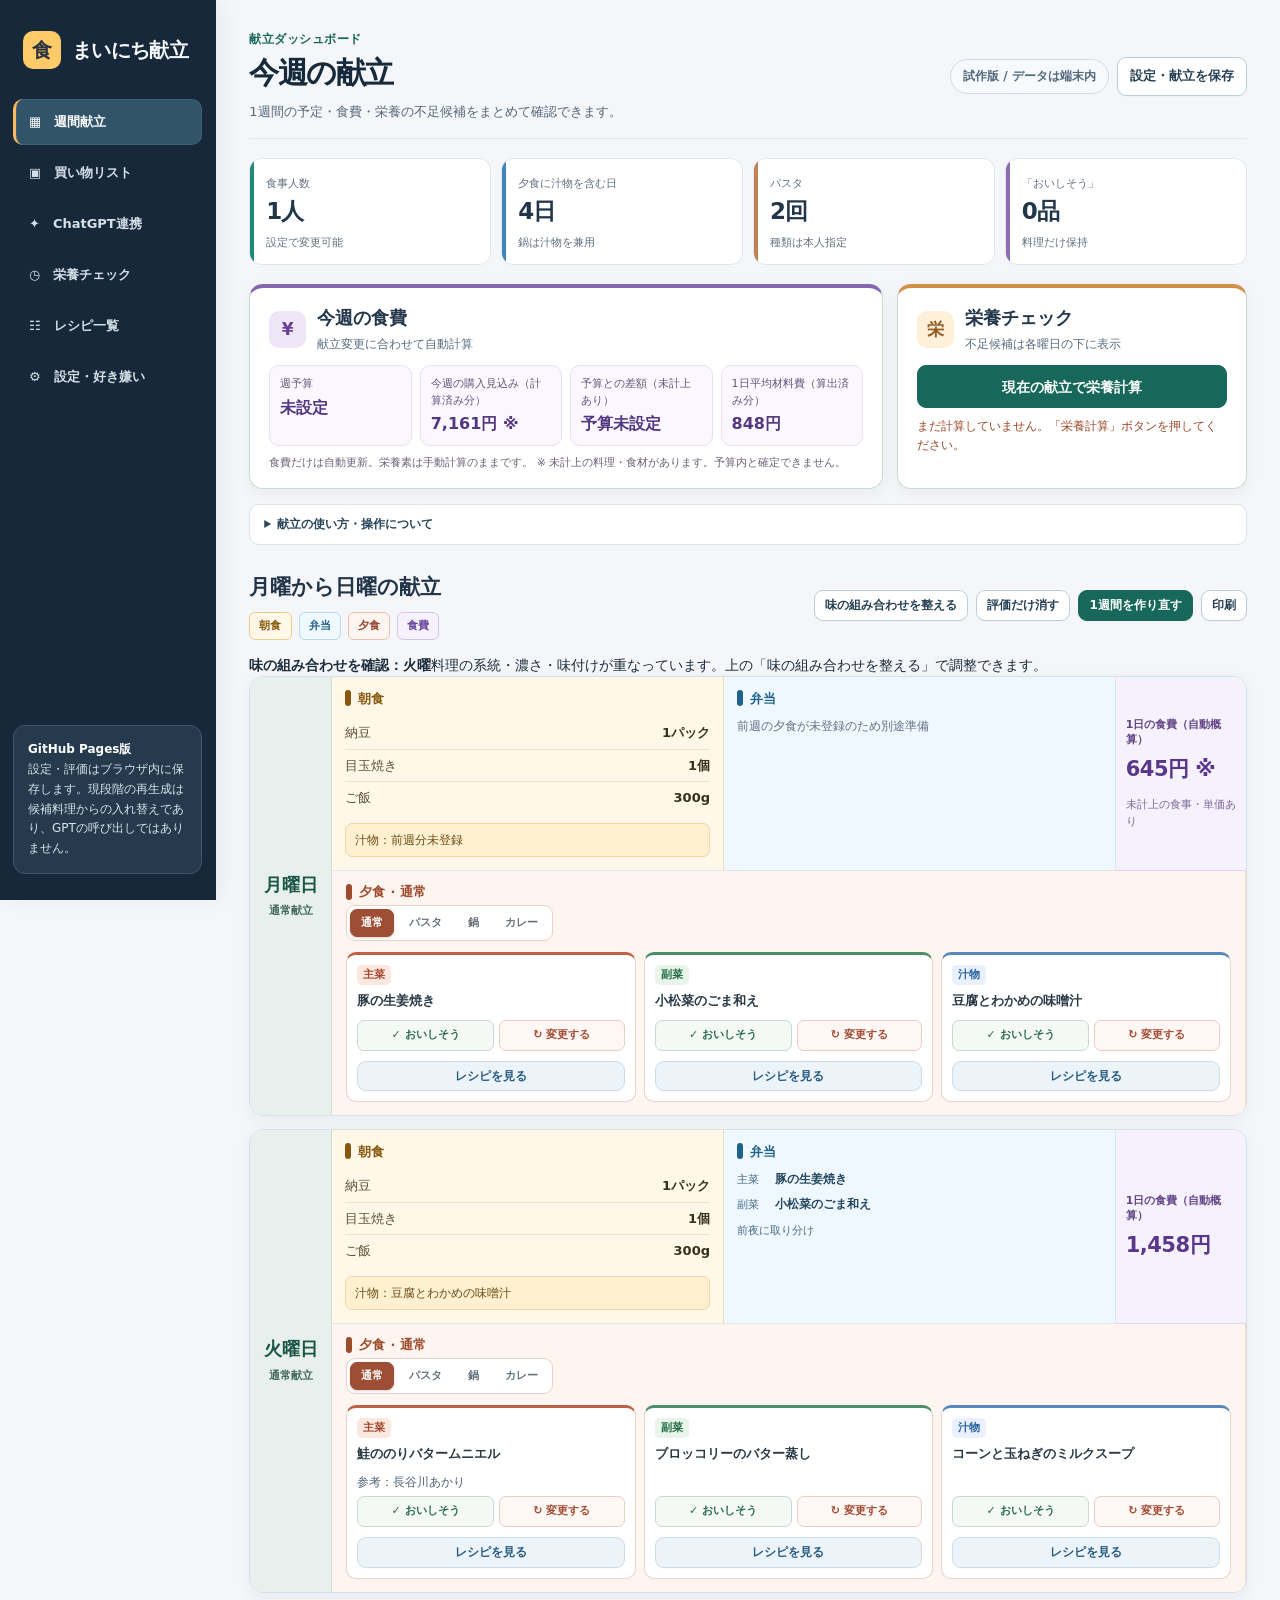
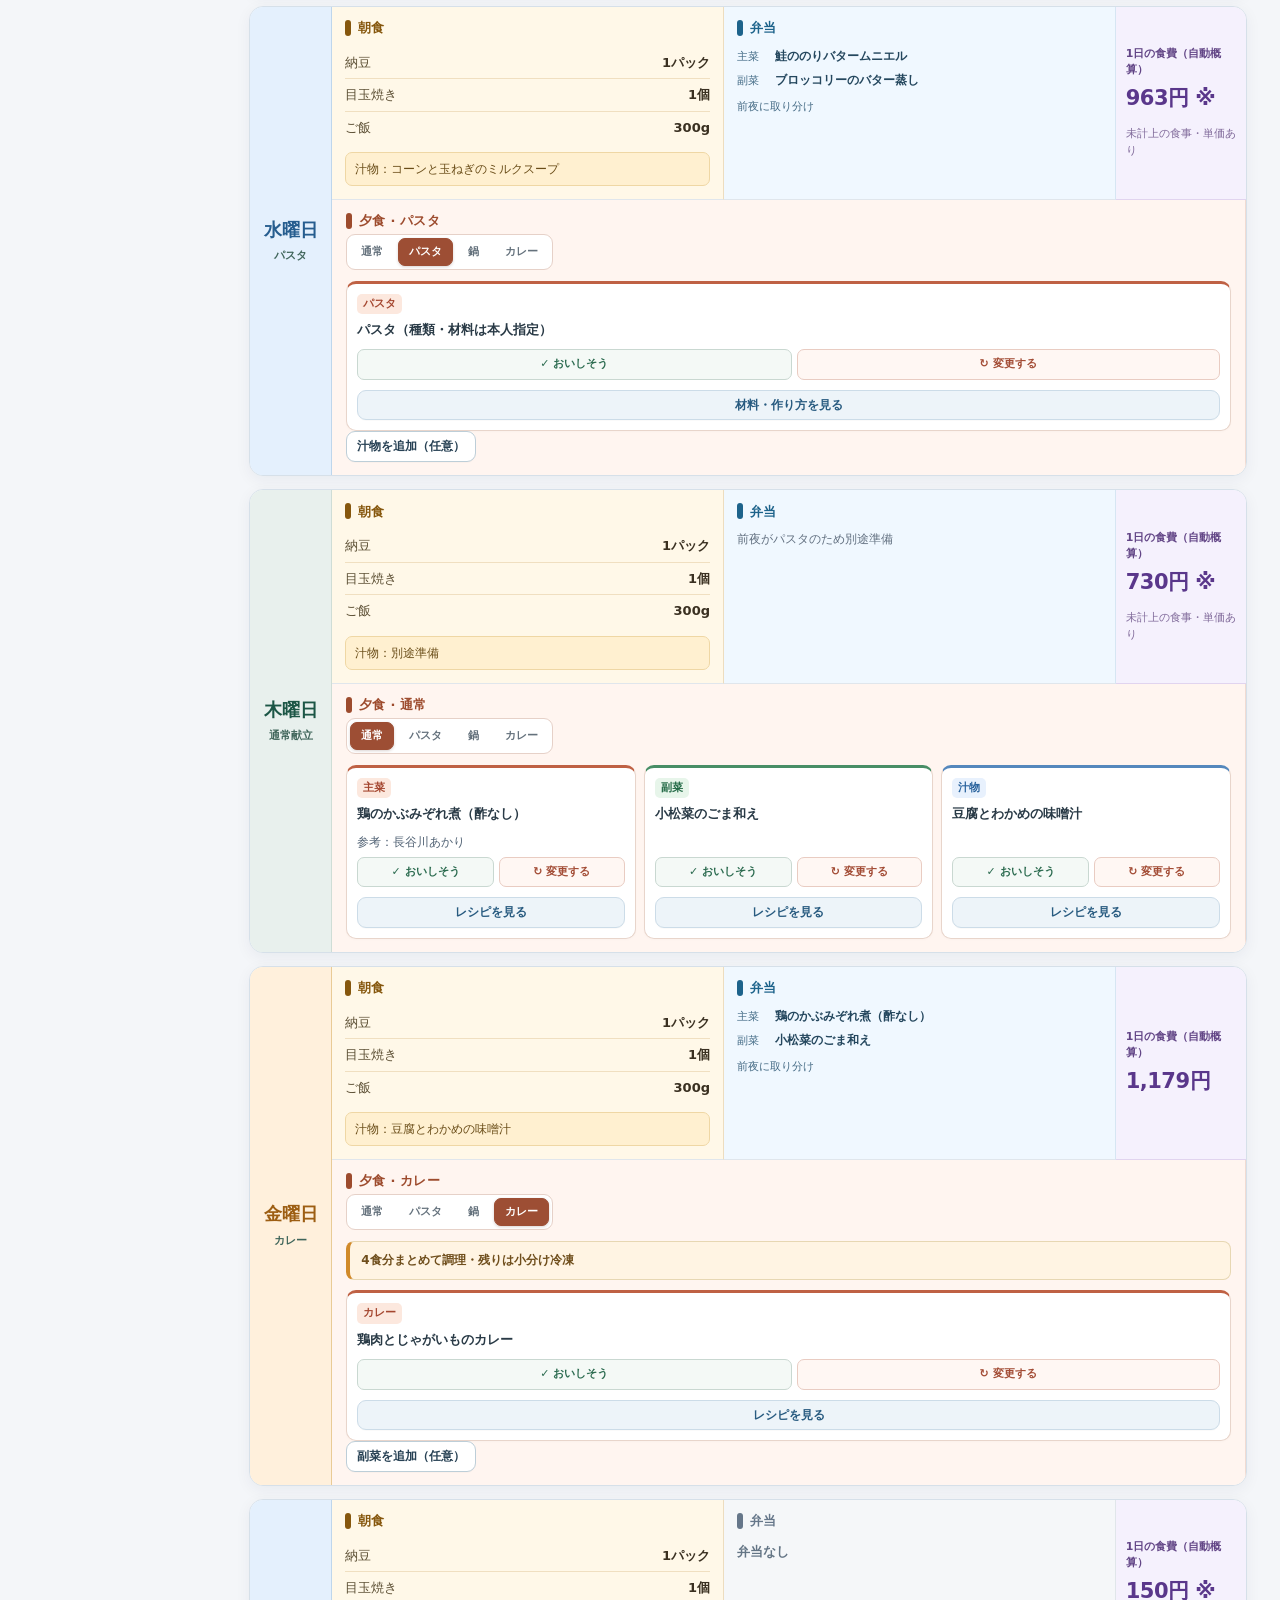
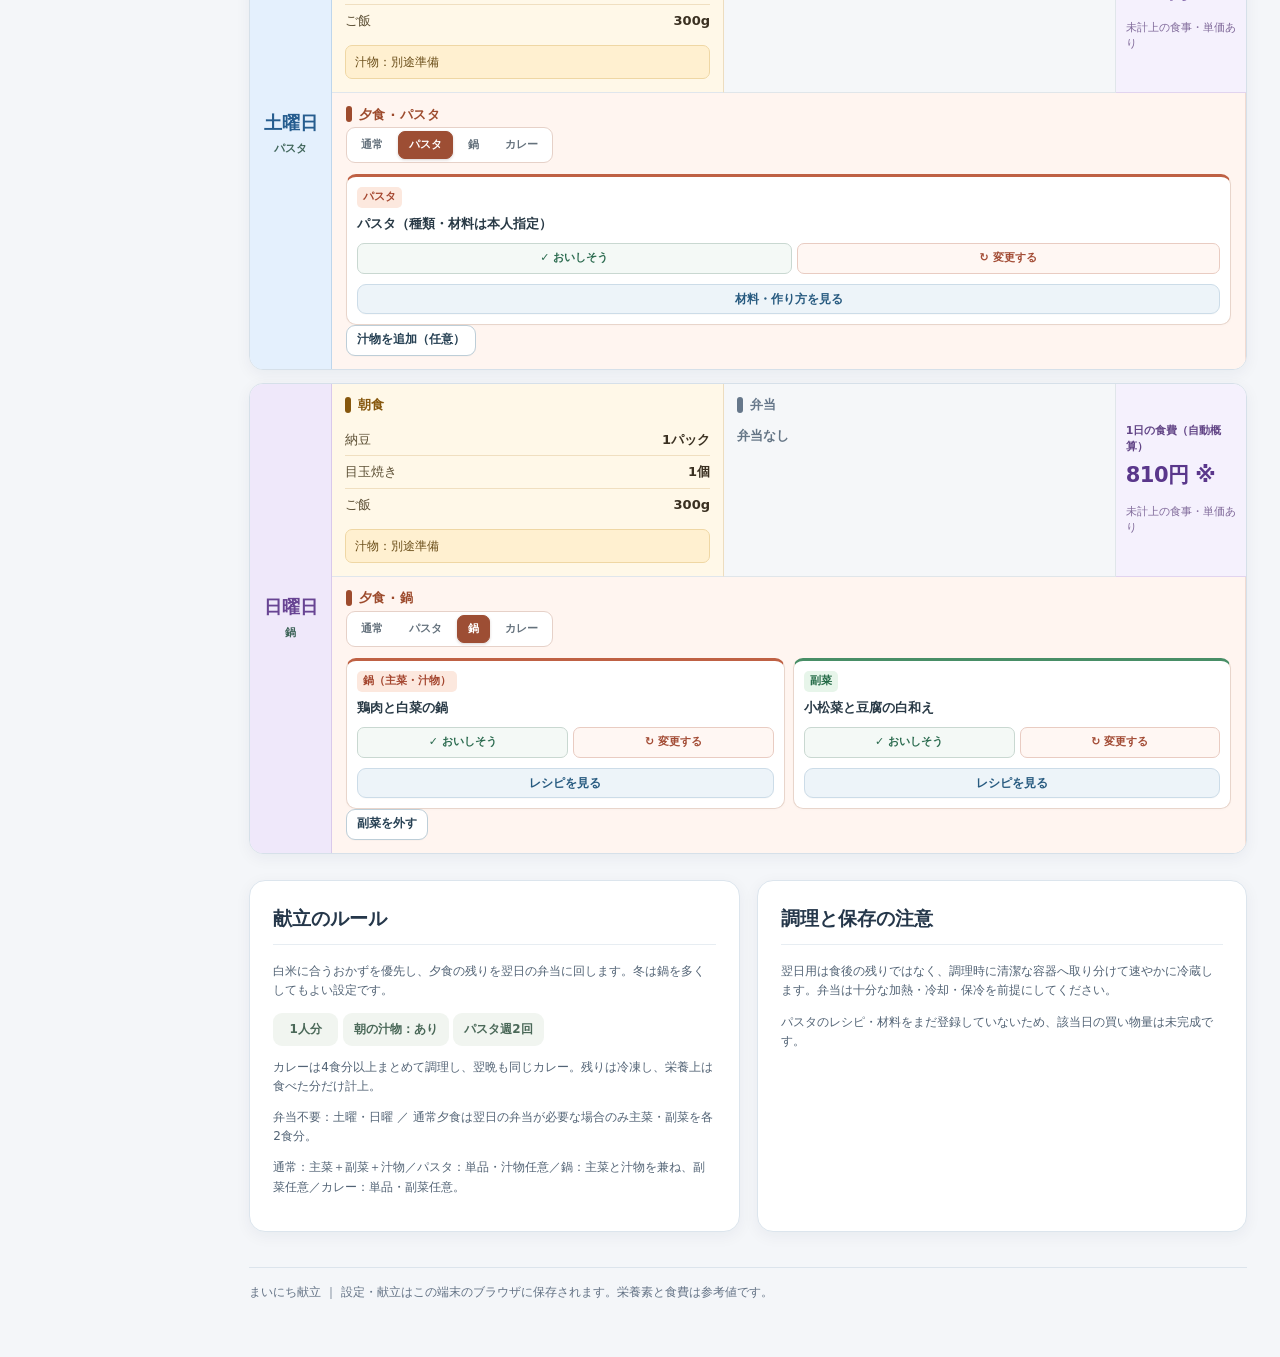
==== index.html @ bbd4b17a "feat: require cuisine metadata and reject mismatched AI-generated meal pairings" ====
<!doctype html>
<html lang="ja">
<head>
<meta charset="utf-8"><meta name="viewport" content="width=device-width,initial-scale=1">
<title>まいにち献立</title>
<style>
:root{--ink:#26352f;--muted:#758079;--brand:#3b795f;--brand2:#e8f3ed;--bg:#f7f8f5;--panel:#fff;--line:#e2e9e2;--warn:#b45835;--warnbg:#fff0e8;--shadow:0 12px 36px rgba(37,60,45,.07)}*{box-sizing:border-box}body{margin:0;background:var(--bg);color:var(--ink);font-family:"Yu Gothic","Hiragino Kaku Gothic ProN",Meiryo,system-ui,sans-serif;line-height:1.55}button,input,select{font:inherit}button{cursor:pointer}.app{display:grid;grid-template-columns:235px minmax(0,1fr);min-height:100vh}.sidebar{background:#f1f5ef;border-right:1px solid var(--line);padding:28px 18px;display:flex;flex-direction:column;gap:6px;position:sticky;top:0;height:100vh}.brand{display:flex;align-items:center;gap:11px;font-size:21px;font-weight:800;letter-spacing:-.04em;margin:6px 9px 28px}.brandmark{width:36px;height:36px;background:var(--brand);border-radius:11px;color:#fff;display:grid;place-items:center;font-size:20px}.nav{background:transparent;border:0;border-radius:11px;padding:12px 14px;text-align:left;color:#4f6056;font-weight:700}.nav:hover,.nav.active{background:#dceae0;color:#23543d}.hint{margin-top:auto;background:#fff;border:1px solid var(--line);padding:14px;border-radius:12px;font-size:12px;color:#67766b}.main{padding:35px clamp(18px,4vw,55px) 55px;max-width:1530px;width:100%;margin:auto}.eyebrow{font-size:12px;color:var(--brand);font-weight:800;letter-spacing:.08em}.top{display:flex;justify-content:space-between;align-items:start;gap:16px;flex-wrap:wrap}.top h1{font-size:29px;letter-spacing:-.05em;line-height:1.22;margin:5px 0 12px}.top p{margin:0 0 22px;color:var(--muted);font-size:14px}.pill{border:1px solid #cbd9ce;border-radius:999px;background:white;padding:7px 12px;color:var(--brand);font-size:12px;font-weight:700}.btn{border-radius:10px;border:1px solid #cbd6cd;padding:10px 15px;background:white;color:var(--ink);font-weight:750;display:inline-flex;align-items:center;gap:7px;justify-content:center}.btn:hover{filter:brightness(.97)}.btn.primary{color:white;background:var(--brand);border-color:var(--brand)}.btn.tiny{padding:6px 10px;font-size:12px}.btn.danger{color:var(--warn);border-color:#ecc7b7}.stats{display:grid;grid-template-columns:repeat(4,minmax(0,1fr));gap:12px;margin:16px 0 25px}.stat{border:1px solid var(--line);border-radius:15px;padding:17px;background:white}.stat strong{display:block;font-size:25px;letter-spacing:-.05em;margin:2px 0}.stat small{color:var(--muted)}.section{margin-top:28px}.sectionhead{display:flex;justify-content:space-between;align-items:center;gap:12px;margin-bottom:14px;flex-wrap:wrap}.section h2{font-size:20px;margin:0}.sectionhead p{font-size:12px;color:var(--muted);margin:2px 0 0}.days{display:grid;grid-template-columns:repeat(7,minmax(170px,1fr));gap:12px;overflow:auto;padding-bottom:10px}.day{background:#fff;border:1px solid var(--line);border-radius:15px;min-width:170px;box-shadow:0 3px 10px rgba(0,0,0,.018)}.daytitle{border-bottom:1px solid var(--line);padding:13px 13px 11px;display:flex;justify-content:space-between;align-items:center}.daytitle strong{font-size:14px}.daytitle small{color:#799083}.mealblock{padding:11px 12px;border-bottom:1px solid #eff2ef}.mealblock:last-child{border:0}.meallabel{font-size:10px;letter-spacing:.08em;color:var(--brand);font-weight:800;margin-bottom:6px}.mealname{font-size:12px;color:#414c45}.dinneritem{border:1px solid var(--line);border-radius:11px;margin:8px 0;padding:10px;background:#fff}.dishcat{font-size:10px;color:#78907f;font-weight:700}.dishname{font-size:13px;font-weight:800;line-height:1.5;margin:3px 0 9px;min-height:38px}.ratingrow{display:flex;gap:4px}.rating{flex:1;border:1px solid #dce5dd;background:#f7f9f7;border-radius:7px;font-size:10px;padding:5px 2px;font-weight:700;color:#687870}.rating.liked{background:#e4f1e6;border-color:#8fc69b;color:#296841}.rating.disliked{background:#fff0e9;border-color:#eeb4a5;color:#ac4b2c}.changed{font-size:10px;color:var(--warn);margin:5px 0 0}.panel{background:white;border:1px solid var(--line);border-radius:15px;padding:22px;box-shadow:var(--shadow)}.notice{background:#ecf4ed;border:1px solid #c8dfcd;border-radius:12px;padding:13px 17px;font-size:13px;color:#345d41}.warning{background:var(--warnbg);border:1px solid #efcabb;border-radius:12px;padding:13px 17px;font-size:13px;color:#83482f}.muted{color:var(--muted)}.small{font-size:12px}.two{display:grid;grid-template-columns:1fr 1fr;gap:20px}.three{display:grid;grid-template-columns:repeat(3,1fr);gap:15px}label{display:block;font-weight:700;font-size:13px;margin:0 0 6px}input,select{padding:10px 11px;border:1px solid #cbd6cd;background:white;border-radius:9px;min-width:0;max-width:100%;color:var(--ink)}input:focus,select:focus{outline:2px solid #b1d9c1}.field{margin-bottom:18px}.tag{display:inline-flex;align-items:center;gap:6px;background:#f0f5f1;border:1px solid #dbe7de;color:#3c6048;padding:6px 9px;border-radius:9px;margin:4px;font-size:12px}.tag button{border:0;background:transparent;font-size:15px;color:#6f7c70;cursor:pointer}.tbl{border-collapse:collapse;width:100%;font-size:13px}.tbl th,.tbl td{text-align:left;padding:12px;border-bottom:1px solid #edf0ec}.tbl th{font-size:12px;color:var(--muted)}.tbl td:last-child{text-align:right}.tbl td:last-child button{padding:5px 9px}.done td{opacity:.47;text-decoration:line-through}.scroll{overflow:auto}.footer{margin-top:35px;font-size:12px;color:#8a968e}.view{display:none}.view.active{display:block}.toolbar{display:flex;gap:9px;flex-wrap:wrap}.metric{display:inline-block;min-width:65px;padding:7px 11px;border-radius:9px;background:#f1f5f0;text-align:center;color:#4a6858;font-weight:750;font-size:12px}.nutrients{display:grid;grid-template-columns:repeat(2,minmax(0,1fr));gap:10px}.nutrient{display:flex;justify-content:space-between;padding:12px 14px;background:#f8f9f7;border-radius:10px;font-size:13px}.nutrient span:last-child{color:#a06b50;font-size:12px}.ingredientlist{display:flex;flex-wrap:wrap;gap:7px}.ingredient{border:1px solid #dfe7dc;padding:7px 10px;border-radius:9px;font-size:12px;background:#fcfdfb}.subtle{font-size:11px;color:#879489}.modalbg{position:fixed;inset:0;background:rgba(20,36,25,.4);display:none;align-items:center;justify-content:center;padding:20px;z-index:4}.modalbg.show{display:flex}.modal{max-width:520px;background:white;padding:24px;border-radius:18px;width:100%;max-height:85vh;overflow:auto}.modal h3{margin:0 0 12px}.modal-actions{display:flex;justify-content:flex-end;gap:10px;margin-top:20px}.mobile-nav{display:none}@media(max-width:1150px){.days{grid-template-columns:repeat(7,190px)}.stats{grid-template-columns:repeat(2,1fr)}}@media(max-width:700px){.app{display:block}.sidebar{position:static;height:auto;padding:15px 16px;display:block}.brand{margin:0 0 8px}.sidebar .nav,.hint{display:none}.mobile-nav{display:flex;overflow:auto;gap:4px}.mobile-nav .nav{display:block;white-space:nowrap;font-size:12px}.main{padding:20px 14px}.two,.three{grid-template-columns:1fr}.stats{grid-template-columns:repeat(2,1fr)}.top h1{font-size:25px}.panel{padding:17px}}@media print{.sidebar,.toolbar,.btn,.rating,.top button{display:none!important}.app{display:block}.main{padding:0}.days{display:grid;grid-template-columns:repeat(4,1fr)}.day{break-inside:avoid}.view:not(.active){display:none}}

.catalog-controls{display:grid;grid-template-columns:repeat(4,minmax(0,1fr));gap:10px;margin:14px 0}
.catalog-controls select,.catalog-controls input{width:100%;padding:10px;border:1px solid var(--line);border-radius:10px;background:white}
.catalog-grid{display:grid;grid-template-columns:repeat(3,minmax(0,1fr));gap:13px}
.catalog-card{background:#fff;border:1px solid var(--line);border-radius:14px;padding:16px;display:flex;flex-direction:column;gap:10px}
.catalog-card h3{font-size:16px;margin:0;line-height:1.45}
.catalog-meta{font-size:12px;color:var(--muted)}.catalog-note{font-size:12px;line-height:1.65;color:#485d50}.catalog-actions{display:flex;gap:7px;flex-wrap:wrap;margin-top:auto}.catalog-info{margin-bottom:12px;color:var(--muted);font-size:13px}
@media(max-width:1040px){.catalog-grid{grid-template-columns:repeat(2,minmax(0,1fr))}}@media(max-width:700px){.catalog-grid{grid-template-columns:1fr}.catalog-controls{grid-template-columns:repeat(2,minmax(0,1fr))}}

.breakfast-title{font-size:15px;margin:22px 0 8px;font-weight:800}
.breakfast-row{display:flex;align-items:center;flex-wrap:wrap;gap:9px 16px;margin:13px 0 18px}
.breakfast-row label{font-size:12px;font-weight:700}
.breakfast-row input{width:110px;padding:9px 10px;border:1px solid #cbd7cc;border-radius:9px}
.check-label{display:flex;align-items:center;gap:9px;cursor:pointer;font-size:13px}
.check-label input{width:16px;height:16px;accent-color:var(--brand)}
.breakfast-extras{margin:10px 0 20px;font-size:13px}
.breakfast-extras summary{font-weight:750;cursor:pointer}
.breakfast-extras textarea{width:100%;padding:10px;border:1px solid #cbd7cc;border-radius:9px;resize:vertical;font:inherit}

/* 読みやすさ優先の画面刷新：横スクロールの7列表示を廃止 */
:root{--ink:#1c3025;--muted:#495c50;--brand:#226344;--brand2:#e2f0e6;--bg:#f3f6f3;--panel:#fff;--line:#cbd9cd;--warn:#a54225;--warnbg:#fff1e9}
body{line-height:1.65}
.main{max-width:1490px}
.sidebar{background:#e9f0e9}
.nav{color:#2c5140}
.nav.active,.nav:hover{background:#cfe3d3;color:#17462f}
.top h1{font-weight:850}
.eyebrow{color:#216144}
.small,.subtle,.muted,.catalog-meta{color:var(--muted)}
.subtle{font-size:12px}
.days{grid-template-columns:repeat(auto-fit,minmax(min(100%,280px),1fr));gap:17px;overflow:visible;padding-bottom:0;align-items:start}
.day{min-width:0;border:1px solid #c9d9cc;border-radius:17px;overflow:hidden;box-shadow:0 5px 17px rgba(20,51,30,.065)}
.daytitle{background:#eaf4ec;border-bottom:1px solid #c8ddce;padding:13px 17px}
.daytitle strong{font-size:17px;color:#1d4d34}
.daytitle small{color:#375d44;font-size:12px}
.mealblock{padding:14px 16px;border-bottom:1px solid #e0eae2}
.meallabel{font-size:12px;letter-spacing:.03em;color:#246046;margin-bottom:8px;font-weight:850}
.mealname{font-size:13px;line-height:1.7;color:#233e2e;overflow-wrap:anywhere}
.breakfast-block{margin:12px 12px 9px;padding:12px 13px;background:#f5faf6;border:1px solid #d2e7d7;border-left:4px solid #5d9a70;border-radius:11px}
.breakfast-foods{display:flex;flex-direction:column}
.breakfast-item{display:flex;justify-content:space-between;gap:12px;align-items:baseline;padding:6px 0;border-bottom:1px solid #e1ebe3;font-size:13px}
.breakfast-item:last-child{border-bottom:0}
.breakfast-item span{color:#3b5543;min-width:0;overflow-wrap:anywhere}
.breakfast-item b{color:#1d3326;font-weight:800;white-space:nowrap;text-align:right}
.breakfast-soup{margin-top:9px;padding:8px 10px;border-radius:8px;background:#e6f2e9;color:#1d5438;font-size:12px;line-height:1.6;overflow-wrap:anywhere}
.lunch-block{margin:0 12px 9px;border:1px solid #d9e1e3;border-left:4px solid #738f9b;border-radius:11px;background:#f7fafb;padding:12px 13px}
.lunch-block .meallabel{color:#385866}
.lunch-block.no-bento{background:#f6f7f5;border-color:#e2e5e0;border-left-color:#aab6ad}
.lunch-block.no-bento .mealname{color:#63756a;font-weight:650}
.dinner-block{border-top:1px solid #e6ede6;padding:14px 15px}
.dinner-block .meallabel{font-size:13px;color:#215b3f}
.day-kind-picker{display:grid!important;grid-template-columns:repeat(4,minmax(0,1fr));gap:5px!important;margin:8px 0 12px!important}
.day-kind-picker button{min-width:0;padding:7px 2px;font-size:11px;white-space:nowrap}
.dinneritem{border:1px solid #d9e5da;border-radius:11px;padding:12px;background:#fff;margin:8px 0}
.dishcat{font-size:12px;color:#416a4d}
.dishname{font-size:15px;line-height:1.5;min-height:0;color:#22372a;overflow-wrap:anywhere;margin:4px 0 7px}
.ratingrow{gap:7px}
.rating{font-size:12px;border-color:#cbd9d0;color:#3d5b49;padding:8px 3px}
.btn.tiny{font-size:12px;min-width:0}
.dinneritem .btn.tiny{max-width:100%;white-space:normal;line-height:1.45}
.stats{gap:13px}
.stat{border-color:#d6e1d8}
.stat small{color:#4e6456}
.panel{border-color:#d5e1d7}
.bento-settings{background:#f5f9f6;border:1px solid #d4e4d8;border-radius:12px;padding:15px;margin:12px 0 20px}
.bento-settings .breakfast-title{margin:0 0 8px}
.bento-day-grid{display:grid;grid-template-columns:repeat(7,minmax(0,1fr));gap:5px;margin:13px 0}
.bento-day{display:flex;align-items:center;justify-content:center;flex-direction:column;gap:6px;margin:0;padding:10px 2px;border:1px solid #c9d9cd;border-radius:9px;background:white;cursor:pointer;font-size:13px}
.bento-day input{margin:0;width:17px;height:17px;accent-color:var(--brand);padding:0}
.bento-day:has(input:checked){background:#dfece2;border-color:#86ad91;color:#17462d}
.bento-day span{font-weight:850}
input:focus-visible,select:focus-visible,button:focus-visible,a:focus-visible,textarea:focus-visible{outline:3px solid #578c69;outline-offset:2px}
@media(max-width:1150px){.days{grid-template-columns:repeat(auto-fit,minmax(min(100%,260px),1fr))}}
@media(max-width:700px){.days{grid-template-columns:1fr}.day{max-width:100%}.bento-day-grid{gap:4px}.bento-day{font-size:12px}}
@media print{.days{grid-template-columns:repeat(2,minmax(0,1fr))}.breakfast-block,.lunch-block{break-inside:avoid}}


.lunch-recipe{display:grid;grid-template-columns:35px minmax(0,1fr);gap:8px;align-items:baseline;margin:5px 0;font-size:13px}
.lunch-recipe small{font-size:11px;color:#446272}
.lunch-recipe strong{color:#2d4552;overflow-wrap:anywhere;line-height:1.5}
.lunch-note,.mealnote{font-size:12px;margin:8px 0 0;color:#536e61;line-height:1.6}
.lunch-note{color:#4b6570}
.meal-state{font-size:13px;color:#647468;font-weight:750}


.analysis-panel{background:#fff;border:1px solid #cbdccf;border-radius:16px;padding:18px 20px;margin:20px 0 15px;box-shadow:0 5px 20px rgba(20,51,30,.04)}
.analysis-header{display:flex;align-items:center;justify-content:space-between;flex-wrap:wrap;gap:12px}
.analysis-header h2{margin:0 0 5px;font-size:19px}
.analysis-header p{margin:0;font-size:13px;color:#4d6454}
.analysis-header .btn{font-weight:800;min-height:42px}
.analysis-status{font-size:12px;margin:13px 0;color:#225c3e}
.analysis-status.analysis-stale{color:#9d482b}
.analysis-empty{background:#f4f7f4;border-radius:9px;padding:15px;color:#4f6254}
.analysis-kpis{display:grid;grid-template-columns:repeat(4,minmax(0,1fr));gap:10px;margin:14px 0}
.analysis-kpis>div{background:#f0f6f1;border:1px solid #dbe9de;border-radius:10px;padding:11px 12px;min-width:0}
.analysis-kpis small{display:block;color:#53695a;font-size:11px}
.analysis-kpis strong{display:block;font-size:18px;color:#1f4e36;margin-top:6px;overflow-wrap:anywhere}
.analysis-kpis strong.warn-text{color:#b04a34}
.analysis-foot{font-size:12px;color:#506454;margin:10px 0 20px}
.analysis-table-scroll{overflow-x:auto;border:1px solid #d5e0d8;border-radius:10px}
.analysis-table{width:100%;border-collapse:collapse;white-space:nowrap;font-size:12px}
.analysis-table th,.analysis-table td{padding:10px 11px;border-bottom:1px solid #e2e9e3;text-align:right}
.analysis-table th:first-child,.analysis-table td:first-child{text-align:left}
.analysis-table th{background:#ecf3ee;color:#31513c}
.analysis-table tbody tr:last-child>*{border-bottom:0}
.analysis-gaps summary{cursor:pointer;margin:12px 0;font-size:13px}
.analysis-gaps p{font-size:12px;line-height:1.7}
.day-analysis{padding:10px 14px 13px;background:#edf4ee;border-top:1px solid #d8e6dc}
.cost-label{display:flex;align-items:baseline;justify-content:space-between;gap:8px;color:#46604c;font-size:11px}
.cost-label strong{font-size:15px;color:#24543a;white-space:nowrap}
.price-list{max-height:410px;overflow-y:auto;border:1px solid #d6e0d9;border-radius:10px;margin:12px 0}
.price-row{display:grid;grid-template-columns:minmax(0,1fr) 95px 18px;gap:10px;align-items:center;margin:0;padding:7px 12px;border-bottom:1px solid #e4ede7;font-size:12px}
.price-row:last-child{border-bottom:0}
.price-row small{font-weight:400;color:#63776a}
.price-row input{width:95px;padding:6px}
@media(max-width:750px){.analysis-kpis{grid-template-columns:repeat(2,minmax(0,1fr))}.analysis-panel{padding:15px}.analysis-header .btn{width:100%}}


/* 週間献立: 横長1曜日1行、月曜から日曜へ縦に続く */
.days{display:flex;flex-direction:column;gap:14px;overflow:visible;padding:0}
.day{display:grid;width:100%;min-width:0;overflow:hidden;border-radius:15px;align-items:stretch;grid-template-columns:86px minmax(165px,1fr) minmax(175px,1fr) minmax(0,3fr) minmax(125px,.65fr);grid-template-areas:"weekday breakfast lunch dinner cost"}
.daytitle{grid-area:weekday;display:flex;flex-direction:column;justify-content:center;align-items:center;gap:5px;text-align:center;padding:16px 8px;background:#e5f0e8;border:0;border-right:1px solid #cbdccf}
.daytitle strong{font-size:19px;line-height:1.3}.daytitle small{font-size:11px}
.day .mealblock{min-width:0;border:0;border-right:1px solid #e0e8e1;border-radius:0;margin:0;padding:13px 14px}
.day .breakfast-block{grid-area:breakfast;background:#f5faf6;border-right:1px solid #d5e6d8}
.day .lunch-block{grid-area:lunch;background:#f7fafb;border-right:1px solid #d9e3e6}
.day .lunch-block.no-bento{background:#f4f6f4;border-color:#e0e7e0}
.day .dinner-block{grid-area:dinner;background:white;padding:13px 15px}
.day .dinner-block .meallabel{margin-bottom:5px}
.day .day-kind-picker{display:flex!important;flex-wrap:wrap;gap:6px!important;margin:6px 0 10px!important}
.day .day-kind-picker .btn{flex:0 0 auto;padding:5px 10px;font-size:11px}
.dinner-dishes{display:grid;grid-template-columns:repeat(3,minmax(0,1fr));gap:8px;align-items:stretch}
.dinner-dishes.dishes-1{grid-template-columns:minmax(0,1fr)}.dinner-dishes.dishes-2{grid-template-columns:repeat(2,minmax(0,1fr))}
.dinner-dishes .dinneritem{min-width:0;display:flex;flex-direction:column;gap:4px;margin:0;padding:10px;border-radius:10px;background:#f9fbf9}
.dinner-dishes .dishname{min-height:0;margin:2px 0 5px;font-size:13px;line-height:1.5}
.dinner-dishes .ratingrow{margin-top:auto;flex-wrap:wrap}
.dinner-dishes .rating{min-width:0;padding:7px 3px;font-size:11px}
.dinner-dishes .btn.tiny{width:100%;white-space:normal!important;line-height:1.35;font-size:11px;margin-top:7px}
.day-analysis{grid-area:cost;display:flex;flex-direction:column;justify-content:center;gap:5px;min-width:0;padding:14px 10px;background:#edf4ee;border:0}
.day-analysis .cost-label{display:flex;flex-direction:column;gap:5px;align-items:flex-start}
.day-analysis .cost-label strong{font-size:18px}.day-analysis .mealnote{font-size:11px}
.day .breakfast-item{font-size:12px;gap:7px;padding:6px 0}.day .breakfast-soup{font-size:11px;padding:7px 8px;line-height:1.5}
.day .lunch-recipe{font-size:12px;grid-template-columns:30px minmax(0,1fr)}.day .lunch-recipe small{font-size:10px}.day .lunch-note{font-size:11px}
@media(max-width:1400px){
 .day{grid-template-columns:86px minmax(0,1fr) minmax(0,1fr) 125px;grid-template-areas:"weekday breakfast lunch cost" "weekday dinner dinner dinner"}
 .day .breakfast-block,.day .lunch-block{border-bottom:1px solid #e0e8e1}
 .day-analysis{border-bottom:1px solid #d8e6dc}
}
@media(max-width:950px){
 .day{grid-template-columns:78px minmax(0,1fr) minmax(0,1fr);grid-template-areas:"weekday breakfast lunch" "weekday dinner dinner" "cost cost cost"}
 .daytitle strong{font-size:16px}
 .day-analysis{padding:9px 15px}.day-analysis .cost-label{flex-direction:row;justify-content:space-between;align-items:baseline}.day-analysis .cost-label strong{font-size:15px}
}
@media(max-width:600px){
 .day{grid-template-columns:repeat(2,minmax(0,1fr));grid-template-areas:"weekday weekday" "breakfast lunch" "dinner dinner" "cost cost"}
 .daytitle{flex-direction:row;justify-content:flex-start;gap:10px;text-align:left;padding:10px 15px;border:0;border-bottom:1px solid #cbdccf}
 .daytitle strong{font-size:17px}
 .day .breakfast-block,.day .lunch-block{padding:11px 12px}
 .day .dinner-block{border-top:1px solid #e0e8e1}
 .dinner-dishes{grid-template-columns:repeat(auto-fit,minmax(140px,1fr))}
}
@media(max-width:400px){
 .day{grid-template-columns:minmax(0,1fr);grid-template-areas:"weekday" "breakfast" "lunch" "dinner" "cost"}
 .day .breakfast-block,.day .lunch-block{border-right:0}
 .dinner-dishes{grid-template-columns:minmax(0,1fr)}
}
@media print{
 .days{display:block}
 .day{display:grid;grid-template-columns:68px minmax(110px,.8fr) minmax(110px,.8fr) minmax(0,2fr) 100px;grid-template-areas:"weekday breakfast lunch dinner cost";margin-bottom:8px;break-inside:avoid}
 .day .day-kind-picker{display:none!important}
 .dinner-dishes .dinneritem{padding:4px}
}


.micro-top{display:flex;align-items:center;justify-content:space-between;gap:18px;flex-wrap:wrap}
.micro-top h2{margin:0 0 6px}.micro-top p{margin:0 0 10px}
.micro-top label{font-size:12px;color:#405e49}.micro-top select{min-width:170px;margin-left:6px;font-size:13px}
.micro-main-note{font-size:13px;margin:16px 0;color:#324d3a}
.micro-grid{display:grid;grid-template-columns:repeat(auto-fit,minmax(155px,1fr));gap:11px;margin:13px 0 20px}
.micro-card{border:1px solid #cfe0d4;border-radius:12px;background:#f8fbf8;padding:14px 13px;min-width:0}
.micro-title{font-size:13px;color:#3d5745;margin-bottom:10px;font-weight:800}
.micro-value{font-size:19px;display:block;color:#1f5135;line-height:1.35;overflow-wrap:anywhere}
.micro-value small{color:#a54a27;font-size:14px}
.micro-coverage{font-size:11px;margin-top:8px;color:#5b6f5e;line-height:1.55}
.micro-warning{border:1px solid #e9d4b3;background:#fff9f1;color:#76502b;border-radius:10px;padding:12px 14px;margin:15px 0;font-size:12px;line-height:1.75}
.micro-empty{background:#f3f6f3;padding:15px;border-radius:9px;color:#4f6253}
.micro-meal-table th:first-child{min-width:155px}
.micro-hint{font-size:12px;color:#4d6456;line-height:1.8}
.micro-gaps{font-size:12px;margin:17px 0}.micro-gaps summary{font-weight:750;cursor:pointer}
.micro-sources{margin-top:18px;border-top:1px solid #dce5de;padding-top:12px}
.micro-sources summary{cursor:pointer;font-weight:750;font-size:13px}
.micro-source-list{display:grid;grid-template-columns:repeat(auto-fit,minmax(240px,1fr));gap:5px}
.micro-source-list>div{font-size:11px;background:#f5f8f5;border-radius:8px;padding:7px 9px;min-width:0}
.micro-source-list b{display:block;color:#274b33}
.micro-source-list span{display:block;color:#667768;overflow-wrap:anywhere}
@media(max-width:650px){.micro-grid{grid-template-columns:repeat(2,minmax(0,1fr))}.micro-card{padding:10px}.micro-value{font-size:15px}.micro-top label{width:100%}.micro-top select{max-width:100%}}


.micro-controls{display:flex;align-items:center;gap:10px;flex-wrap:wrap}
.micro-controls label{font-size:12px;color:#31513e}
.micro-controls select{padding:7px 8px;border:1px solid #cadaca;border-radius:8px;font-size:12px;max-width:245px}
.nutrition-day-overview{display:grid;grid-template-columns:repeat(7,minmax(0,1fr));gap:7px;margin:12px 0 18px}
.nutrition-day-overview button{background:#f8faf8;text-align:left;border:1px solid #d4e1d7;border-radius:10px;padding:10px 8px;font-size:11px;min-width:0;cursor:pointer;line-height:1.5;color:#24402e}
.nutrition-day-overview button.active{border:2px solid #397c52;background:#eaf5ed}
.nutrition-day-overview button b{display:block;font-size:14px;margin-bottom:6px}
.nutrition-day-overview button span{color:#8a4f29;overflow-wrap:anywhere;display:block}
.micro-deficit-summary{border:1px solid #dec2aa;background:#fff9f3;border-radius:12px;padding:16px;margin:14px 0 20px}
.micro-deficit-summary h3{margin:0 0 7px;color:#784525}
.micro-deficit-summary p{font-size:12px;margin:8px 0 0;color:#715b49;line-height:1.6}
.micro-deficit-items{display:flex;flex-wrap:wrap;gap:6px}
.micro-deficit-items span{background:#fff;border:1px solid #e6cdb8;padding:7px 9px;border-radius:8px;font-size:12px;color:#7c451f}
.micro-card.micro-below{background:#fffaf6;border-color:#e8cbb1}
.micro-card.micro-met{background:#f2faf3;border-color:#bfdec7}
.micro-card.micro-unknown{background:#f4f6f4;border-color:#d6dfd8}
.micro-standard{font-size:12px;color:#4d654f;margin-top:7px}
.micro-meter{background:#e1e7e1;border-radius:99px;height:7px;overflow:hidden;margin-top:9px}
.micro-meter span{display:block;height:100%;background:#ab7347;max-width:100%;border-radius:99px}
.micro-met .micro-meter span{background:#398258}
.micro-status{font-size:11px;color:#755133;margin-top:7px;line-height:1.5}
@media(max-width:1100px){.nutrition-day-overview{grid-template-columns:repeat(4,minmax(0,1fr))}}
@media(max-width:650px){.nutrition-day-overview{grid-template-columns:repeat(2,minmax(0,1fr))}.micro-controls{align-items:stretch;flex-direction:column}.micro-controls select{width:100%;max-width:none}}


/* 各曜日の末尾に、手動栄養計算で判定した不足候補だけを一行で表示 */
.day-micro-gap{
 grid-column:1 / -1;
 min-width:0;
 padding:10px 15px;
 background:#fffaf5;
 border-top:1px solid #eedccc;
 display:flex;
 align-items:flex-start;
 flex-wrap:wrap;
 gap:7px 12px;
}
.day-micro-gap[hidden]{display:none!important}
.day-micro-gap .gap-label{flex:0 0 auto;font-size:12px;font-weight:800;color:#80522b;line-height:1.9}
.day-micro-gap .gap-items{display:flex;flex:1;min-width:0;gap:5px;flex-wrap:wrap;align-items:center}
.day-micro-gap .gap-tag{background:#fff;border:1px solid #e5ceba;color:#7c4b29;border-radius:6px;padding:3px 7px;font-size:11px;line-height:1.5}
.day-micro-gap .gap-muted{font-size:12px;color:#667265;line-height:1.8}
.day-micro-gap .gap-note{font-size:11px;color:#886748;line-height:1.7}
.day-micro-gap.gap-pending{background:#f6f8f6;border-color:#e0e7e0}
.day-micro-gap.gap-pending .gap-label{color:#57665a}
.day-micro-gap.gap-pending .gap-muted{color:#647568}
@media(max-width:600px){.day-micro-gap{padding:10px 12px}}


.curry-note{background:#fff6e6;border:1px solid #e7d7b3;border-radius:8px;color:#67491f;font-size:12px;font-weight:650;line-height:1.6;padding:7px 10px;margin:7px 0 11px}

</style>
<link rel="stylesheet" href="ui-refresh.css">
</head>
<body>
<div class="app"><aside class="sidebar"><div class="brand"><div class="brandmark">食</div>まいにち献立</div><button class="nav active" data-view="planner">▦　週間献立</button><button class="nav" data-view="shopping">▣　買い物リスト</button><button class="nav" data-view="ai">✦　ChatGPT連携</button><button class="nav" data-view="nutrition">◷　栄養チェック</button><button class="nav" data-view="recipes">☷　レシピ一覧</button><button class="nav" data-view="settings">⚙　設定・好き嫌い</button><div class="hint"><b>GitHub Pages版</b><br>設定・評価はブラウザ内に保存します。現段階の再生成は候補料理からの入れ替えであり、GPTの呼び出しではありません。</div></aside>
<main class="main"><div class="mobile-nav"><button class="nav active" data-view="planner">週間献立</button><button class="nav" data-view="shopping">買い物</button><button class="nav" data-view="ai">GPT連携</button><button class="nav" data-view="nutrition">栄養</button><button class="nav" data-view="recipes">レシピ</button><button class="nav" data-view="settings">設定</button></div>
<div id="planner" class="view active"><div class="top"><div><div class="eyebrow">献立ダッシュボード</div><h1>今週の献立</h1><p>1週間の予定・食費・栄養の不足候補をまとめて確認できます。</p></div><div class="toolbar"><span class="pill">試作版 / データは端末内</span><button class="btn" id="export">設定・献立を保存</button></div></div><div class="stats" id="stats"></div><div class="overview-grid"><section class="analysis-panel budget-overview"><div class="overview-heading"><span class="overview-icon">¥</span><div><h2>今週の食費</h2><p>献立変更に合わせて自動計算</p></div></div><div id="live-cost-summary"></div></section><section class="analysis-panel nutrition-overview"><div class="overview-heading"><span class="overview-icon">栄</span><div><h2>栄養チェック</h2><p>不足候補は各曜日の下に表示</p></div></div><button class="btn primary" id="run-nutrition">現在の献立で栄養計算</button><p id="analysis-status" class="analysis-status">未計算です。</p></section></div><details class="planner-help"><summary>献立の使い方・操作について</summary><p>「おいしそう」で料理を残し、「変更する」でその料理だけ別の候補に差し替えます。献立リセットは1週間の料理と評価を作り直します。現在の再生成は登録済みの料理から選びます。</p></details><section class="section"><div class="sectionhead"><div><h2>月曜から日曜の献立</h2><div class="meal-legend" aria-label="色分けの説明"><span class="legend-breakfast">朝食</span><span class="legend-lunch">弁当</span><span class="legend-dinner">夕食</span><span class="legend-cost">食費</span></div></div><div class="toolbar planner-actions"><button class="btn tiny" id="pairing-fix">味の組み合わせを整える</button><button class="btn tiny" id="reset-ratings">評価だけ消す</button><button class="btn tiny primary" id="reset-menu">1週間を作り直す</button><button class="btn tiny" onclick="window.print()">印刷</button></div></div><div id="pairing-alert" class="pairing-alert" hidden></div><div id="days" class="days"></div></section><section class="section two"><div class="panel"><h2>献立のルール</h2><p class="small muted">白米に合うおかずを優先し、夕食の残りを翌日の弁当に回します。冬は鍋を多くしてもよい設定です。</p><div id="rule-summary"></div></div><div class="panel"><h2>調理と保存の注意</h2><p class="small muted">翌日用は食後の残りではなく、調理時に清潔な容器へ取り分けて速やかに冷蔵します。弁当は十分な加熱・冷却・保冷を前提にしてください。</p><p class="small muted">パスタのレシピ・材料をまだ登録していないため、該当日の買い物量は未完成です。</p></div></section></div>
<div id="ai" class="view"><div class="top"><div><div class="eyebrow">AIを使って献立を考える</div><h1>ChatGPT連携</h1><p>追加のAPI契約なしで、ChatGPTとのコピー＆貼り付けでAI献立を利用します。</p></div></div><div class="warning" style="margin-bottom:20px">これは<b>自動API呼び出しではありません</b>。下の指示をChatGPTに貼り、返ってきたJSONをここに貼り付けます。自動生成ボタンではありません。</div><div class="two"><div class="panel"><h2>① AIへの指示を作る</h2><div class="field"><label for="ai-mode">何を生成するか</label><select id="ai-mode"><option value="replace">指定した料理1品のみ差し替える</option><option value="week">新しい1週間の献立を作る</option></select></div><div class="field" id="ai-selectors"><label>差し替え対象</label><select id="ai-day">${['月','火','水','木','金','土','日'].map((x,i)=>`<option value="${i}">${x}曜日</option>`).join('')}</select> <select id="ai-slot"><option value="main">主菜</option><option value="side">副菜</option><option value="soup">汁物</option></select></div><label for="ai-prompt">生成した指示</label><textarea id="ai-prompt" rows="12" readonly style="width:100%;resize:vertical;border-radius:10px;padding:12px;border:1px solid #d7e2d8"></textarea><div class="toolbar" style="margin-top:12px"><button class="btn primary" id="copy-prompt">指示をコピー</button><a class="btn" href="https://chatgpt.com/" target="_blank" rel="noopener noreferrer" style="text-decoration:none">ChatGPTを開く ↗</a></div></div><div class="panel"><h2>② AIの返答を反映する</h2><p class="small muted">ChatGPTが返したJSONだけを下に貼ってください。AIが返したテキストを無検証で信用せず、登録前に基本形式と禁止食材を簡易チェックします。</p><label for="ai-json">JSONを貼り付け</label><textarea id="ai-json" rows="16" placeholder='{"day":0,"slot":"main","recipe":{"id":"new_001","name":"料理名","ingredients":[{"name":"豚肉","quantity":130,"unit":"g"}]}}' style="width:100%;resize:vertical;border-radius:10px;padding:12px;border:1px solid #d7e2d8"></textarea><div class="toolbar" style="margin-top:12px"><button class="btn primary" id="apply-ai">内容を確認して反映</button></div><p class="small muted">すでに「おいしそう」と評価した料理は、個別差し替え以外では自動変更しません。新しい1週間の読み込みは別途確認します。</p></div></div></div>
<div id="shopping" class="view"><div class="top"><div><div class="eyebrow">買い物の準備</div><h1>買い物リスト</h1><p>料理ごとの材料を合算し、登録した在庫を差し引きます。</p></div><div class="toolbar"><button class="btn" id="copy-shopping">コピー</button><button class="btn" onclick="window.print()">印刷</button></div></div><div class="warning" style="margin-bottom:19px">この一覧は材料が登録された料理と朝食設定から集計します。材料未登録のパスタや週初めの弁当などは含まれない場合があります。購入前に未登録の料理を確認してください。</div><div id="catalog-missing"></div><div class="two"><div class="panel"><h2>必要な食材</h2><div class="scroll"><table class="tbl"><thead><tr><th>購入</th><th>食材</th><th>必要量</th></tr></thead><tbody id="shoppingbody"></tbody></table></div></div><div class="panel"><h2>手元の在庫</h2><p class="small muted">食材名と数量を同じ単位で入力してください。</p><div style="display:flex;gap:7px;flex-wrap:wrap;margin-bottom:12px"><input id="stock-name" placeholder="食材名（例：米）" style="flex:1"><input id="stock-quantity" type="number" min="0" placeholder="数量" style="width:95px"><select id="stock-unit"><option>g</option><option>個</option><option>本</option><option>パック</option></select><button id="addstock" class="btn primary">追加</button></div><div id="stocks"></div></div></div></div>
<div id="nutrition" class="view"><div class="top"><div><div class="eyebrow">栄養バランス</div><h1>ビタミン・ミネラルと栄養の集計</h1><p>ビタミンA・B群・C・D・E・Kや鉄・カルシウムなどを、現在の献立から曜日別に確認します。</p></div></div><div class="warning"><strong>現在は概算版です。</strong> ビタミン・ミネラルは文部科学省「日本食品標準成分表2020年版（八訂）」の食品番号と照合した値を使用します。一部の食品は近い食品による代用です。エネルギー・PFC等は従来の仮参考値、価格は仮単価または設定画面の入力値です。2023年増補・2026年正誤の更新と調理による成分損失は未反映です。</div><section class="section"><div class="panel"><div class="micro-top"><div><h2>ビタミン・ミネラル</h2><p class="small muted">基準に足りない可能性がある栄養素を先に表示します。欠乏症の判定ではありません。</p></div><div class="micro-controls"><label for="micro-target-profile">判定基準 <select id="micro-target-profile"><option value="male1829">18〜29歳・男性</option><option value="female1829">18〜29歳・女性（月経なし）</option><option value="female1829m">18〜29歳・女性（月経あり）</option></select></label><label for="micro-day">表示する日 <select id="micro-day"><option value="avg">1週間の1日平均</option><option value="0">月曜日</option><option value="1">火曜日</option><option value="2">水曜日</option><option value="3">木曜日</option><option value="4">金曜日</option><option value="5">土曜日</option><option value="6">日曜日</option></select></label></div></div><div id="micro-nutrients"><p>献立画面で栄養計算ボタンを押すと表示されます。</p></div></div></section><section class="section"><div class="panel"><h2>現在の献立の集計結果</h2><div id="nutrients"></div></div></section><section class="section"><div class="panel"><h2>算出範囲と注意点</h2><div id="nutrition-gaps"></div></div></section></div>
<div id="recipes" class="view"><div class="top"><div><div class="eyebrow">料理の候補を探す</div><h1>料理のレパートリー</h1><p>料理名・系統・参考料理家から検索。確認できない材料や調理手順は未登録として扱います。</p></div></div><div class="catalog-controls"><select id="catalog-category"><option value="">料理の種類：すべて</option><option value="main">主菜</option><option value="side">副菜</option><option value="soup">汁物</option><option value="pot">鍋</option><option value="curry">カレー</option></select><select id="catalog-cuisine"><option value="">系統：すべて</option><option>和風</option><option>洋風</option><option>中華</option></select><select id="catalog-source"><option value="">参考元：すべて</option><option value="家庭料理の登録例">家庭料理の登録例</option><option value="長谷川あかり">長谷川あかり</option><option value="リュウジ">リュウジ</option><option value="オレンジページ">オレンジページ</option><option value="その他の料理家">その他の料理家</option></select><input id="catalog-query" type="search" placeholder="料理名・料理家" aria-label="料理名・料理家検索"></div><div class="catalog-info" id="catalog-count"></div><div class="catalog-grid" id="catalog-grid"></div></div><div id="settings" class="view"><div class="top"><div><div class="eyebrow">食べ方・予算の設定</div><h1>献立の設定</h1><p>好き嫌い・人数・朝の汁物は自由に編集できます。</p></div></div><div class="two settings-grid"><div class="panel settings-main"><h2>食事の基本設定</h2><div class="settings-subgroup"><h3>人数・週予算</h3>
<div class="field"><label for="people">食事人数</label><input id="people" type="number" min="1" max="20" step="1" style="width:108px"><p class="subtle">食材数量と取り分け量に反映</p></div><div class="field"><label for="budget">週の食費予算（円・任意）</label><input id="budget" type="number" min="0" step="100" placeholder="未設定" style="width:140px"><p class="subtle">1週間で買う食材の予算。以前の予算入力額があれば数値をそのまま引き継ぎます。</p></div><div class="field"><label for="pasta-count">週のパスタ回数</label><select id="pasta-count"><option value="1">1回</option><option value="2">2回</option></select><p class="subtle">パスタの味付け・作り方は提案しません</p></div></div>
<div class="settings-subgroup settings-bento"><h3>弁当が不要な曜日</h3><div class="field bento-settings">
<p class="small muted">弁当を作らない曜日にチェック。土日は初期設定で不要です。</p>
<div class="bento-day-grid" id="bento-day-grid">
<label class="bento-day"><input type="checkbox" data-no-bento-day="0" aria-label="月曜日は弁当不要"><span>月</span></label>
<label class="bento-day"><input type="checkbox" data-no-bento-day="1" aria-label="火曜日は弁当不要"><span>火</span></label>
<label class="bento-day"><input type="checkbox" data-no-bento-day="2" aria-label="水曜日は弁当不要"><span>水</span></label>
<label class="bento-day"><input type="checkbox" data-no-bento-day="3" aria-label="木曜日は弁当不要"><span>木</span></label>
<label class="bento-day"><input type="checkbox" data-no-bento-day="4" aria-label="金曜日は弁当不要"><span>金</span></label>
<label class="bento-day"><input type="checkbox" data-no-bento-day="5" aria-label="土曜日は弁当不要"><span>土</span></label>
<label class="bento-day"><input type="checkbox" data-no-bento-day="6" aria-label="日曜日は弁当不要"><span>日</span></label>
</div>
<p class="subtle">チェックを外した日の弁当は、前夜の夕食から取り分けます（通常献立の場合）。</p></div></div>
<div class="settings-subgroup settings-breakfast"><h3>朝食の内容</h3><p class="small muted">納豆と目玉焼きを基本に、食べる品と量を調整します。</p>
<div class="breakfast-row"><label for="breakfast-natto">納豆（パック）</label><input id="breakfast-natto" type="number" min="0" max="20" step="1"><label for="breakfast-eggs">目玉焼き（個）</label><input id="breakfast-eggs" type="number" min="0" max="20" step="1"></div>
<div class="field"><label class="check-label"><input id="breakfast-rice-enabled" type="checkbox"> ご飯を追加</label></div>
<div class="field"><label for="breakfast-rice-grams">ご飯の量（炊飯後・g）</label><input id="breakfast-rice-grams" type="number" min="0" max="1500" step="10" style="width:108px"></div>
<div class="field"><label class="check-label"><input id="breakfast-sausage-enabled" type="checkbox"> ウインナーを追加（2本）</label></div>
<div class="field"><label for="breakfast-oil-grams">目玉焼きの調理油（g）</label><input id="breakfast-oil-grams" type="number" min="0" max="100" step="0.5" style="width:108px"></div>
<details class="breakfast-extras"><summary>ほかに朝食へ追加する材料</summary><p class="small muted">1行に「食材名,数量,単位」を入力（例：牛乳,200,ml）</p><textarea id="breakfast-extras" rows="4" placeholder="牛乳,200,ml"></textarea><p class="subtle">単位：g / ml / 個 / 本 / パック</p></details>
<div class="field"><label for="morning-soup">朝食に汁物を追加（任意）</label><select id="morning-soup"><option value="yes">必要（前夜にあれば取り分け、なければ別調理）</option><option value="no">不要</option></select></div>


</div><button class="btn primary settings-save" id="savesettings">設定を保存して献立へ反映</button></div><div class="panel"><h2>好き嫌い・制限食材</h2><p class="small muted">削除・追加・編集が可能。アレルギーは好みと区別して管理します。</p><div style="display:flex;gap:7px;flex-wrap:wrap"><input id="pref-input" placeholder="食材・料理・条件" style="flex:1"><select id="pref-type"><option value="dislike">苦手</option><option value="allergy">アレルギー</option><option value="like">好き</option><option value="condition">条件付き</option></select><button class="btn primary" id="addpref">追加</button></div><div style="margin-top:16px" id="prefs"></div><p class="subtle">アレルギーのある食材は、少量なら食べられる場合でもAIが安全と判断して提案しない設計です。</p></div></div><section class="section"><div class="panel"><h2>食材の単価（仮単価・編集可能）</h2><p class="small muted">献立を変更するたびに、1日の食費と週間の買い物予定額を自動更新します。実際の購入金額に合わせて編集してください。</p><details><summary style="cursor:pointer;font-weight:800;margin:10px 0">現在のレシピで使用する食材の単価を編集</summary><div id="price-master"></div><button class="btn primary" id="save-price-master" style="margin:12px 0">食材単価を保存</button></details></div></section><section class="section"><div class="panel"><h2>データの管理</h2><p class="small muted">このアプリではブラウザのローカルストレージに保存します。別端末への同期はありません。</p><div class="toolbar"><button class="btn" id="importbtn">保存データを読み込み</button><input id="importfile" type="file" accept="application/json" hidden><button class="btn danger" id="resetall">初期データに戻す</button></div></div></section></div>
<div class="footer">まいにち献立 ｜ 設定・献立はこの端末のブラウザに保存されます。栄養素と食費は参考値です。</div></main></div>
<div class="modalbg" id="modalbg"><div class="modal"><h3 id="modaltitle"></h3><div id="modalcontent"></div><div class="modal-actions"><button id="modalclose" class="btn">閉じる</button></div></div></div>
<script src="recipe-catalog.js"></script>
<script src="recipe-details.js"></script>
<script src="meal-pairing.js"></script>
<script>
// 各分量は試作用の1人分。味付けの厳密なレシピや公的栄養値を保証するものではありません。
const R={
shogayaki:{n:'豚の生姜焼き',cat:'main',ings:[['豚こま肉',130,'g'],['玉ねぎ',60,'g'],['生姜',8,'g'],['醤油',12,'g'],['米',160,'g']]},
teriyaki:{n:'鶏の照り焼き',cat:'main',ings:[['鶏もも肉',160,'g'],['醤油',15,'g'],['砂糖',8,'g'],['米',160,'g']]},
miso_pork:{n:'豚肉の味噌焼き',cat:'main',ings:[['豚ロース',150,'g'],['味噌',20,'g'],['米',160,'g']]},
hamburg:{n:'和風ハンバーグ',cat:'main',ings:[['合いびき肉',150,'g'],['玉ねぎ',60,'g'],['卵',0.5,'個'],['醤油',10,'g'],['米',160,'g']]},
katsu:{n:'鶏むね肉の醤油唐揚げ',cat:'main',ings:[['鶏むね肉',160,'g'],['醤油',12,'g'],['片栗粉',20,'g'],['米',160,'g']]},
nikujaga:{n:'肉じゃが',cat:'main',ings:[['豚こま肉',120,'g'],['じゃがいも',130,'g'],['にんじん',55,'g'],['玉ねぎ',65,'g'],['醤油',13,'g'],['米',160,'g']]},
garlicchicken:{n:'鶏肉のにんにく醤油焼き',cat:'main',ings:[['鶏もも肉',155,'g'],['にんにく',8,'g'],['醤油',12,'g'],['米',160,'g']]},
saba:{n:'さばの味噌煮',cat:'main',ings:[['さば',150,'g'],['味噌',20,'g'],['生姜',5,'g'],['米',160,'g']]},
beef:{n:'牛肉とごぼうのしぐれ煮',cat:'main',ings:[['牛薄切り肉',145,'g'],['ごぼう',65,'g'],['生姜',7,'g'],['醤油',12,'g'],['米',160,'g']]},
komatsu:{n:'小松菜のごま和え',cat:'side',ings:[['小松菜',80,'g'],['白ごま',8,'g']]},
spinach:{n:'ほうれん草のおひたし',cat:'side',ings:[['ほうれん草',80,'g'],['醤油',5,'g']]},
carrot:{n:'にんじんのきんぴら',cat:'side',ings:[['にんじん',80,'g'],['醤油',7,'g']]},
bean:{n:'いんげんのごま和え',cat:'side',ings:[['さやいんげん',85,'g'],['白ごま',7,'g']]},
kinpira:{n:'ごぼうのきんぴら',cat:'side',ings:[['ごぼう',90,'g'],['にんじん',35,'g'],['醤油',8,'g']]},
atsu:{n:'厚揚げの甘辛煮',cat:'side',ings:[['厚揚げ',95,'g'],['醤油',7,'g'],['砂糖',4,'g']]},
shiraae:{n:'小松菜と豆腐の白和え',cat:'side',ings:[['小松菜',70,'g'],['豆腐',65,'g'],['白ごま',5,'g']]},
wakamesoup:{n:'豆腐とわかめの味噌汁',cat:'soup',ings:[['豆腐',70,'g'],['乾燥わかめ',2,'g'],['味噌',18,'g']]},
daikon:{n:'大根と油揚げの味噌汁',cat:'soup',ings:[['大根',90,'g'],['油揚げ',20,'g'],['味噌',18,'g']]},
potato:{n:'じゃがいもの味噌汁',cat:'soup',ings:[['じゃがいも',85,'g'],['味噌',18,'g']]},
mushroom:{n:'きのこの味噌汁',cat:'soup',ings:[['しめじ',60,'g'],['えのき',40,'g'],['味噌',18,'g']]},
cabbage:{n:'キャベツと豆腐の味噌汁',cat:'soup',ings:[['キャベツ',75,'g'],['豆腐',60,'g'],['味噌',18,'g']]},
pasta:{n:'パスタ（種類・材料は本人指定）',cat:'pasta',ings:[]}
};
const KONDATE_CATALOG=Array.isArray(window.KONDATE_CATALOG)?window.KONDATE_CATALOG:[];
for(const item of KONDATE_CATALOG){
 const found=Object.entries(R).find(([,r])=>r.n===item.name);
 item.appId=found?found[0]:("catalog_"+item.id);
 const detail=window.KONDATE_RECIPE_DETAILS?.[item.id.split("_")[1]];
 if(!found)R[item.appId]={n:item.name,cat:["pot","curry"].includes(item.category)?"main":item.category,ings:[]};
 if(detail&&Array.isArray(detail.ingredients||detail[0])){
   const ingredients=detail.ingredients||detail[0],steps=detail.steps||detail[1];
   R[item.appId].ings=ingredients.map(x=>[...x]);
   R[item.appId].steps=steps;
   R[item.appId].sourceType=item.original?'参考レシピをアプリ用に調整':'家庭料理の登録例';
 }
 R[item.appId].cuisine=item.cuisine;R[item.appId].mealKind=item.category;
 if(["pot","curry"].includes(item.category))R[item.appId].isOneDish=true;
}
const initial={people:1,morningSoup:true,pastaCount:2,budget:'',weeklyBudget:'',priceOverrides:{},noBentoDays:[5,6],breakfast:{nattoPacks:1,eggs:1,riceEnabled:true,riceGrams:300,sausageEnabled:false,oilGrams:3,extras:''},week:[
{main:'shogayaki',side:'komatsu',soup:'wakamesoup'},
{main:'catalog_recipe_002',side:'catalog_recipe_075',soup:'catalog_recipe_067'},
{main:'pasta',side:'spinach',soup:'mushroom',optionalSoup:false},
{main:'catalog_recipe_001',side:'komatsu',soup:'wakamesoup'},
{main:'catalog_recipe_041',side:'bean',soup:'wakamesoup',optionalSide:false},
{main:'pasta',side:'atsu',soup:'cabbage',optionalSoup:false},
{main:'catalog_recipe_038',side:'shiraae',soup:'daikon',optionalSide:true}],prefs:[],likes:[],rejected:[],ratings:{},stock:[],checked:{},counts:{},history:[]};
function copy(o){return JSON.parse(JSON.stringify(o))};
let s;try{let r=JSON.parse(localStorage.getItem('kondate_10'));s=Object.assign(copy(initial),r||{});if(!Array.isArray(s.week)||s.week.length!==7)throw Error('bad');s.breakfast=Object.assign(copy(initial.breakfast),s.breakfast||{});s.priceOverrides=s.priceOverrides&&typeof s.priceOverrides==='object'?s.priceOverrides:{};if(r&&!Object.prototype.hasOwnProperty.call(r,'weeklyBudget')&&r.budget!=='')s.weeklyBudget=r.budget;s.noBentoDays=Array.isArray(s.noBentoDays)?[...new Set(s.noBentoDays.filter(x=>Number.isInteger(x)&&x>=0&&x<7))]:[5,6]}catch(e){s=copy(initial)}
const daynames=['月','火','水','木','金','土','日']; const slots=['main','side','soup'];const slotNames={main:'主菜',side:'副菜',soup:'汁物'};
function save(){localStorage.setItem('kondate_10',JSON.stringify(s))};function el(id){return document.getElementById(id)};function esc(str){return String(str??'').replace(/[&<>"']/g,ch=>({'&':'&amp;','<':'&lt;','>':'&gt;','"':'&quot;',"'":'&#39;'}[ch]))};function id(i,t){return `${i}-${t}`};
function showView(name){document.querySelectorAll('.view').forEach(x=>x.classList.toggle('active',x.id===name));document.querySelectorAll('.nav').forEach(x=>x.classList.toggle('active',x.dataset.view===name)); if(name==='ai')renderAI();if(name==='shopping')renderShopping();if(name==='nutrition')renderNutrition();if(name==='recipes')renderCatalog();if(name==='settings')renderSettings()};document.querySelectorAll('[data-view]').forEach(x=>x.addEventListener('click',()=>showView(x.dataset.view)));
function rating(i,t){let v=s.ratings[id(i,t)]||0;return `<div class="ratingrow"><button data-rating="1" data-day="${i}" data-slot="${t}" class="rating ${v===1?'liked':''}">✓ おいしそう</button><button data-rating="-1" data-day="${i}" data-slot="${t}" class="rating ${v===-1?'disliked':''}">↻ 変更する</button></div>`};
function breakfastEntries(){
 const b=Object.assign({},initial.breakfast,s.breakfast||{});
 const entries=[];
 if(Number(b.nattoPacks)>0)entries.push(['納豆',Number(b.nattoPacks),'パック']);
 if(Number(b.eggs)>0)entries.push(['卵',Number(b.eggs),'個']);
 if(b.riceEnabled&&Number(b.riceGrams)>0)entries.push(['ご飯（炊飯後）',Number(b.riceGrams),'g']);
 if(b.sausageEnabled)entries.push(['ウインナー',2,'本']);
 if(Number(b.eggs)>0&&Number(b.oilGrams)>0)entries.push(['調理油',Number(b.oilGrams),'g']);
 for(const line of String(b.extras||'').split(/\r?\n/)){
   if(!line.trim())continue;
   const parts=line.split(',').map(x=>x.trim());
   if(parts.length!==3)continue;
   const [name,amount,unit]=parts,quantity=Number(amount);
   if(name&&Number.isFinite(quantity)&&quantity>0&&['g','ml','個','本','パック'].includes(unit))entries.push([name,quantity,unit]);
 }
 return entries;
}
function breakfastLabel(){
 const b=s.breakfast||initial.breakfast;
 const result=[];
 if(b.riceEnabled&&Number(b.riceGrams)>0)result.push('温めたご飯 '+b.riceGrams+'g');
 if(Number(b.nattoPacks)>0)result.push('納豆 '+b.nattoPacks+'パック');
 if(Number(b.eggs)>0)result.push('目玉焼き '+b.eggs+'個');
 if(b.sausageEnabled)result.push('ウインナー2本');
 if(String(b.extras||'').trim())result.push('その他の登録食材');
 if(s.morningSoup)result.push('汁物（前夜分または別調理）');
 return result.join('・')||'朝食未設定';
}
function bentoNeeded(i){return !s.noBentoDays?.includes((i+7)%7)}
function mealLunch(i){
 if(!bentoNeeded(i))return '弁当なし';
 const p=s.week[i-1];
 if(!p)return '弁当を準備（前週の夕食は未登録）';
 const kind=mealKind(p.main);
 if(kind!=='normal')return '別途準備（前夜は'+mealLabel(kind)+'）';
 const main=R[p.main]?.n||'主菜未登録',side=R[p.side]?.n||'副菜未登録';
 return main+'＋'+side+'（前夜に取り分け）';
}
function breakfastMarkup(i){
 const b=s.breakfast||initial.breakfast;
 const items=[];
 const row=(name,amount)=>'<div class="breakfast-item"><span>'+esc(name)+'</span><b>'+esc(amount)+'</b></div>';
 if(Number(b.nattoPacks)>0)items.push(row('納豆',b.nattoPacks+'パック'));
 if(Number(b.eggs)>0)items.push(row('目玉焼き',b.eggs+'個'));
 if(b.riceEnabled&&Number(b.riceGrams)>0)items.push(row('ご飯',b.riceGrams+'g'));
 if(b.sausageEnabled)items.push(row('ウインナー','2本'));
 // 調理油は設定と買い物集計に残すが、朝食カードには料理として並べない。
 const rest=breakfastEntries().filter(([n])=>!['納豆','卵','ご飯（炊飯後）','ウインナー','調理油'].includes(n));
 for(const [name,amount,unit] of rest)items.push(row(name,amount+unit));
 let soup='';
 if(s.morningSoup){
  if(i===0)soup='汁物：前週分未登録';
  else{
   const prev=s.week[i-1],kind=mealKind(prev.main);
   if(kind==='normal'||(kind==='pasta'&&prev.optionalSoup))soup='汁物：'+(R[prev.soup]?.n||'前夜の汁物');
   else soup='汁物：別途準備';
  }
 }
 return '<div class="breakfast-foods">'+(items.join('')||'<p class="mealnote">朝食が未設定です</p>')+'</div>'+
  (soup?'<div class="breakfast-soup">'+esc(soup)+'</div>':'');
}
function lunchMarkup(i){
 if(!bentoNeeded(i))return '<span class="meal-state">弁当なし</span>';
 if(i===0)return '<div class="mealnote">前週の夕食が未登録のため別途準備</div>';
 const prev=s.week[i-1],kind=mealKind(prev.main);
 if(kind!=='normal')return '<div class="mealnote">前夜が'+esc(mealLabel(kind))+'のため別途準備</div>';
 return '<div class="lunch-recipe"><small>主菜</small><strong>'+esc(R[prev.main]?.n||'未登録')+'</strong></div>'+
 '<div class="lunch-recipe"><small>副菜</small><strong>'+esc(R[prev.side]?.n||'未登録')+'</strong></div>'+
 '<p class="lunch-note">前夜に取り分け</p>';
}
function recipeLinkFromPlan(recipeKey,day,slot){
 const item=KONDATE_CATALOG.find(x=>x.appId===recipeKey);
 if(item){const portions=(s.week[day]?.main===recipeKey&&mealKind(recipeKey)==='curry'&&!isCurryCarryover(day))?curryBatchServings(day):Number(s.people);return '<a class="btn tiny" style="margin-top:7px;width:100%;text-decoration:none;white-space:nowrap" href="recipe.html?id='+encodeURIComponent(item.id)+'&people='+portions+'" target="_blank" rel="noopener noreferrer" aria-label="レシピを別タブで開く">レシピを見る</a>'}
 return '<button class="btn tiny" style="margin-top:7px;width:100%" data-detail="'+day+'-'+slot+'">材料・作り方を見る</button>';
}

function mealKind(recipeId){
 if(recipeId==='pasta'||R[recipeId]?.cat==='pasta')return 'pasta';
 const item=KONDATE_CATALOG.find(x=>x.appId===recipeId);
 if(item?.category==='pot'||item?.category==='curry')return item.category;
 if(R[recipeId]?.mealKind==='pot'||R[recipeId]?.mealKind==='curry')return R[recipeId].mealKind;
 return 'normal';
}
function mealRoles(d){
 const kind=mealKind(d.main);
 if(kind==='pasta')return d.optionalSoup?['main','soup']:['main'];
 if(kind==='pot'||kind==='curry')return d.optionalSide?['main','side']:['main'];
 return ['main','side','soup'];
}
function recipeAuthor(k){
 const item=KONDATE_CATALOG.find(x=>x.appId===k);
 if(!item?.original||!item.source)return '';
 return item.source.split('／')[0].trim();
}
function mealGroup(k){return R[k]?.cuisine||KONDATE_CATALOG.find(x=>x.appId===k)?.cuisine||'';}
/* 系統・濃さ・味付け・主要食材の組み合わせを判定。
 * 組み合わせ基準は料理の嗜好・味のバランスであり、医学的な禁忌ではありません。
 */
function pairingReview(main,side,soup,recipes=R){
 return window.KONDATE_PAIRING.assess(recipes,main,side,soup);
}
function pairingAllowedRecipe(key){
 const rec=R[key];if(!rec?.ings?.length)return false;
 const text=[rec.n,...rec.ings.map(x=>x[0])].join(' ');
 const alias={'ウリ科':['きゅうり','かぼちゃ','ズッキーニ','ゴーヤ','冬瓜','メロン','スイカ'],
  '貝類':['あさり','しじみ','はまぐり','ホタテ','牡蠣','ムール貝','貝'],
  '海老':['えび','エビ','海老'],'カニ':['かに','カニ','蟹'],'イカ':['いか','イカ','烏賊'],'タコ':['たこ','タコ','蛸']};
 return !(s.prefs||[]).some(p=>(p.type==='dislike'||p.type==='allergy')&&
   (alias[p.name.trim()]||[p.name.trim()]).some(x=>x&&text.includes(x)));
}
function pairingCatalog(type,cuisine){
 return KONDATE_CATALOG.filter(x=>x.category===type&&x.cuisine===cuisine&&pairingAllowedRecipe(x.appId))
   .map(x=>x.appId);
}
function pairingSelect(main,opts={}){
 const cuisine=mealGroup(main);
 if(!cuisine)return null;
 const sides=opts.lockSide?[opts.side]:[opts.side,...pairingCatalog('side',cuisine)];
 const soups=opts.lockSoup?[opts.soup]:[opts.soup,...pairingCatalog('soup',cuisine)];
 const seen=new Set(),possibilities=[];
 for(const side of [...new Set(sides.filter(Boolean))]){
  if(mealGroup(side)!==cuisine||!pairingAllowedRecipe(side))continue;
  for(const soup of [...new Set(soups.filter(Boolean))]){
   if(mealGroup(soup)!==cuisine||!pairingAllowedRecipe(soup))continue;
   const result=pairingReview(main,side,soup);
   if(!result.ok)continue;
   const id=side+'|'+soup;
   if(seen.has(id))continue;seen.add(id);
   let score=result.score;
   if(opts.preferCurrent!==false){
    if(side!==opts.side)score+=10;
    if(soup!==opts.soup)score+=12;
   }else{
    if(side===opts.side)score+=7;
    if(soup===opts.soup)score+=7;
   }
   if(opts.used?.side?.has(side))score+=22;
   if(opts.used?.soup?.has(soup))score+=24;
   // Repeated dominant ingredient is penalized even when only a soft issue.
   possibilities.push({side,soup,score});
  }
 }
 if(!possibilities.length)return null;
 possibilities.sort((a,b)=>a.score-b.score);
 const best=possibilities[0].score;
 const choices=possibilities.filter(x=>x.score<=best+(opts.preferCurrent===false?10:0)).slice(0,12);
 return choices[Math.floor(Math.random()*choices.length)];
}
function harmonizeDay(day,options={}){
 const d=s.week[day],kind=mealKind(d.main);
 if(kind!=='normal')return {ok:true,changed:[]};
 const before={side:d.side,soup:d.soup};
 const lockSide=options.lockSide===true||options.keepLiked!==false&&s.ratings[id(day,'side')]===1;
 const lockSoup=options.lockSoup===true||options.keepLiked!==false&&s.ratings[id(day,'soup')]===1;
 const selected=pairingSelect(d.main,{side:d.side,soup:d.soup,lockSide,lockSoup,
   preferCurrent:options.preferCurrent!==false});
 if(!selected)return {ok:false,changed:[]};
 d.side=selected.side;d.soup=selected.soup;
 const changed=['side','soup'].filter(t=>d[t]!==before[t]);
 for(const slot of changed)delete s.ratings[id(day,slot)];
 return {ok:true,changed};
}
function pairingProblems(){
 return s.week.flatMap((d,i)=>{
  if(mealKind(d.main)!=='normal')return [];
  const result=pairingReview(d.main,d.side,d.soup);
  return result.ok?[]:[{day:i,reasons:result.issues}];
 });
}

function chooseMealRecipe(kind,current,day){
 if(kind==='pasta')return 'pasta';
 let items=KONDATE_CATALOG.filter(x=>
  (kind==='normal'?x.category==='main':x.category===kind) &&
  x.appId!==current && pairingAllowedRecipe(x.appId)
 );
 if(kind==='normal'&&Number.isInteger(day)){
  const d=s.week[day],lockedSide=s.ratings[id(day,'side')]===1,
   lockedSoup=s.ratings[id(day,'soup')]===1;
  items=items.filter(x=>pairingSelect(x.appId,{side:d.side,soup:d.soup,
   lockSide:lockedSide,lockSoup:lockedSoup}));
 }
 if(!items.length)throw Error('味の組み合わせが合う候補がありません');
 return items[Math.floor(Math.random()*items.length)].appId;
}
function mealLabel(kind){return ({normal:'通常',pasta:'パスタ',pot:'鍋',curry:'カレー'})[kind]||kind}
function isCurryCarryover(day){
 return day>0&&mealKind(s.week[day]?.main)==='curry'&&s.week[day].main===s.week[day-1]?.main;
}
function isCurryNextNight(day){
 return day<6&&mealKind(s.week[day]?.main)==='curry'&&s.week[day].main===s.week[day+1]?.main;
}
function curryBatchServings(day){return Math.max(4,2*Number(s.people||1));}
function renderPlanner(){
 const pasta=s.week.filter(d=>mealKind(d.main)==='pasta').length;
 const ratingCount=s.week.reduce((sum,d,i)=>sum+mealRoles(d).filter(t=>s.ratings[id(i,t)]===1).length,0);
 const soupCount=s.week.filter(d=>{const kind=mealKind(d.main);return kind==='normal'||kind==='pot'||(kind==='pasta'&&d.optionalSoup)}).length;
 el('stats').innerHTML=
  '<div class="stat"><small>食事人数</small><strong>'+Number(s.people)+'人</strong><small>設定で変更可能</small></div>'+
  '<div class="stat"><small>夕食に汁物を含む日</small><strong>'+soupCount+'日</strong><small>鍋は汁物を兼用</small></div>'+
  '<div class="stat"><small>パスタ</small><strong>'+pasta+'回</strong><small>種類は本人指定</small></div>'+
  '<div class="stat"><small>「おいしそう」</small><strong>'+ratingCount+'品</strong><small>料理だけ保持</small></div>';
 const problems=pairingProblems();
 const alertBox=el('pairing-alert');
 alertBox.hidden=problems.length===0;
 alertBox.innerHTML=problems.length?
  '<strong>味の組み合わせを確認：'+problems.map(x=>daynames[x.day]+'曜').join('・')+'</strong><span>料理の系統・濃さ・味付けが重なっています。上の「味の組み合わせを整える」で調整できます。</span>':'';
 el('days').innerHTML=s.week.map((d,i)=>{
  const kind=mealKind(d.main),roles=mealRoles(d);
  const selectors=['normal','pasta','pot','curry'].map(k=>'<button class="btn tiny meal-choice choice-'+k+' '+(k===kind?'primary':'')+'" aria-pressed="'+(k===kind?'true':'false')+'" title="夕食の種類を変更" data-kind-day="'+i+'" data-kind="'+k+'">'+mealLabel(k)+'</button>').join('');
  const cards=roles.map(t=>{
   const key=d[t],rec=R[key],author=recipeAuthor(key);
   return '<div class="dinneritem dish-slot--'+t+'"><div class="dishcat">'+(t==='main'&&kind==='pot'?'鍋（主菜・汁物）':t==='main'&&kind==='curry'?'カレー':t==='main'&&kind==='pasta'?'パスタ':slotNames[t])+'</div>'+
    '<div class="dishname">'+esc(rec?.n||'料理未登録')+'</div>'+
    (author?'<div class="small muted">参考：'+esc(author)+'</div>':'')+
    rating(i,t)+recipeLinkFromPlan(key,i,t)+'</div>';
  }).join('');
  const curryNote=kind==='curry'?(isCurryCarryover(i)?'<div class="curry-note">前夜のカレーを取り分けて再加熱（新たに調理しない）</div>':'<div class="curry-note">'+curryBatchServings(i)+'食分まとめて調理'+(isCurryNextNight(i)?'・翌日も同じカレー':'')+(curryBatchServings(i)>s.people*(isCurryNextNight(i)?2:1)?'・残りは小分け冷凍':'')+'</div>'):'';
  let optional='';
  if(kind==='pasta')optional='<button class="btn tiny" data-optional-day="'+i+'" data-optional-slot="soup">'+(d.optionalSoup?'汁物を外す':'汁物を追加（任意）')+'</button>';
  if(kind==='pot'||kind==='curry')optional='<button class="btn tiny" data-optional-day="'+i+'" data-optional-slot="side">'+(d.optionalSide?'副菜を外す':'副菜を追加（任意）')+'</button>';
  return '<div class="day day--'+kind+'"><div class="daytitle"><strong>'+daynames[i]+'曜日</strong><small>'+(kind==='normal'?'通常献立':mealLabel(kind))+'</small></div>'+
   '<div class="mealblock breakfast-block"><div class="meallabel">朝食</div>'+breakfastMarkup(i)+'</div>'+
   '<div class="mealblock lunch-block '+(!bentoNeeded(i)?'no-bento':'')+'"><div class="meallabel">弁当</div>'+lunchMarkup(i)+'</div>'+
   '<div class="mealblock dinner-block"><div class="meallabel">夕食 · '+(kind==='normal'?'通常':mealLabel(kind))+'</div>'+
   '<div class="toolbar day-kind-picker">'+selectors+'</div>'+curryNote+'<div class="dinner-dishes dishes-'+roles.length+'">'+cards+'</div>'+optional+'</div><div class="day-analysis" data-cost-day="'+i+'"></div><div class="day-micro-gap" data-micro-gap-day="'+i+'"></div></div>';
 }).join('');
 el('rule-summary').innerHTML='<span class="metric">'+s.people+'人分</span> <span class="metric">朝の汁物：'+(s.morningSoup?'あり':'なし')+'</span> <span class="metric">パスタ週'+s.pastaCount+'回</span>'+
  '<p class="small muted">カレーは4食分以上まとめて調理し、翌晩も同じカレー。残りは冷凍し、栄養上は食べた分だけ計上。</p>'+ '<p class="small muted">弁当不要：'+(s.noBentoDays?.length?s.noBentoDays.map(i=>daynames[i]+'曜').join('・'):'なし')+' ／ 通常夕食は翌日の弁当が必要な場合のみ主菜・副菜を各2食分。</p>'+' <p class="small muted">通常：主菜＋副菜＋汁物／パスタ：単品・汁物任意／鍋：主菜と汁物を兼ね、副菜任意／カレー：単品・副菜任意。</p>';
 document.querySelectorAll('[data-rating]').forEach(btn=>btn.onclick=()=>{
  const day=+btn.dataset.day,slot=btn.dataset.slot,v=+btn.dataset.rating;
  if(v===1){s.ratings[id(day,slot)]=1;s.likes.push(s.week[day][slot]);}
  else rejectAndReplace(day,slot);
  save();renderPlanner();
 });
 document.querySelectorAll('[data-detail]').forEach(btn=>btn.onclick=()=>{
  const [day,slot]=btn.dataset.detail.split('-'),k=s.week[+day][slot],rec=R[k],match=KONDATE_CATALOG.find(x=>x.appId===k);
  if(match){catalogDetail(match.id);return;}
  modal(rec.n,rec.ings?.length?'<div class="ingredientlist">'+rec.ings.map(x=>'<span class="ingredient">'+esc(x[0])+' '+x[1]*s.people+esc(x[2])+'</span>').join('')+'</div>':'<p class="warning">ご本人指定のパスタレシピは未登録です。</p>');
 });
 document.querySelectorAll('[data-kind-day]').forEach(btn=>btn.onclick=()=>{
  const day=+btn.dataset.kindDay,kind=btn.dataset.kind,current=s.week[day],old=mealKind(current.main);
  if(old===kind)return;
  if(kind==='curry'&&day===6){alert('カレーは翌日夜まで続けるため、日曜以外を開始日にしてください。');return;}
  if(kind==='curry'&&!confirm(daynames[day]+'曜と'+daynames[day+1]+'曜の夕食を、同じカレーに変更しますか？'))return;
  if(kind==='pasta'&&s.week.filter((d,i)=>i!==day&&mealKind(d.main)==='pasta').length>=Number(s.pastaCount)){alert('パスタは週'+s.pastaCount+'回の設定です。先に別のパスタの日を変更してください。');return;}
  const original={...current};
  try{
   current.main=chooseMealRecipe(kind,current.main,day);
   current.optionalSide=false;current.optionalSoup=false;
   if(kind==='normal'){
    const adjusted=harmonizeDay(day,{keepLiked:true});
    if(!adjusted.ok)throw Error('おいしそう評価済みの料理を維持したまま、味の合う副菜・汁物を選べませんでした');
   }
  }catch(ex){Object.assign(current,original);alert(ex.message);return}
  if(kind==='curry'){
   s.week[day+1].main=current.main;
   s.week[day+1].optionalSide=false;s.week[day+1].optionalSoup=false;
   delete s.ratings[id(day+1,'main')];
  }
  delete s.ratings[id(day,'main')];
  save();renderPlanner();
 });
 document.querySelectorAll('[data-optional-day]').forEach(btn=>btn.onclick=()=>{
  const day=+btn.dataset.optionalDay,slot=btn.dataset.optionalSlot,d=s.week[day];
  if(slot==='soup'){d.optionalSoup=!d.optionalSoup;if(d.optionalSoup&&!R[d.soup])d.soup='wakamesoup';}
  else{
   d.optionalSide=!d.optionalSide;
   if(d.optionalSide){
    if(!R[d.side]||mealGroup(d.side)!==mealGroup(d.main)){
     const candidates=pairingCatalog('side',mealGroup(d.main));
     if(!candidates.length){d.optionalSide=false;alert('料理の系統が合う副菜がありません');return;}
     d.side=candidates[0];
    }
   }
  }
  if(!d.optionalSoup)delete s.ratings[id(day,'soup')];
  if(!d.optionalSide)delete s.ratings[id(day,'side')];
  save();renderPlanner();
 });
}

function rejectAndReplace(i,t){
 const d=s.week[i],old=d[t],kind=mealKind(d.main);
 if(t==='main'&&kind==='pasta'){
  s.ratings[id(i,t)]=-1;
  modal('パスタの差し替え','<p>パスタの種類と作り方はご本人指定です。勝手に別の料理を提案しません。</p>');
  return;
 }
 const category=t==='main'?(kind==='pot'?'pot':kind==='curry'?'curry':'main'):t;
 const allowed=KONDATE_CATALOG.filter(item=>item.category===category&&item.appId!==old&&
   !s.rejected.includes(item.appId)&&pairingAllowedRecipe(item.appId));
 const filtered=allowed.filter(item=>{
  if(kind!=='normal')return t==='main'||mealGroup(item.appId)===mealGroup(d.main);
  const draft={...d,[t]:item.appId};
  return !!pairingSelect(draft.main,{
   side:draft.side,soup:draft.soup,
   lockSide:t==='side'||s.ratings[id(i,'side')]===1,
   lockSoup:t==='soup'||s.ratings[id(i,'soup')]===1
  });
 });
 if(!filtered.length){
  modal('差し替え候補がありません','<p>味付け・料理系統・好き嫌いを守ったまま差し替えられる料理がありません。献立は維持しました。</p>');
  return;
 }
 // 選べる料理の中から今週未使用を優先。候補が複数ある場合はランダムに選択。
 const unused=filtered.filter(item=>!s.week.some((day,j)=>j!==i&&day[t]===item.appId));
 const choices=unused.length?unused:filtered;
 const next=choices[Math.floor(Math.random()*choices.length)].appId;
 const backup={...d};
 d[t]=next;
 if(kind==='normal'){
  const adjusted=harmonizeDay(i,{keepLiked:true,lockSide:t==='side',lockSoup:t==='soup'});
  if(!adjusted.ok){Object.assign(d,backup);modal('差し替えできません','<p>ほかの料理の「おいしそう」評価を維持したまま、味の合う組み合わせが見つかりませんでした。</p>');return;}
 }
 s.rejected.push(old);
 if(t==='main'&&kind==='curry'){
  for(const neighbor of [i-1,i+1]){
   if(neighbor>=0&&neighbor<7&&s.week[neighbor].main===old){
    s.week[neighbor].main=next;
    delete s.ratings[id(neighbor,'main')];
   }
  }
 }
 s.history.unshift({date:new Date().toISOString(),before:old,after:next,day:i,slot:t});
 delete s.ratings[id(i,t)];
}

function shoppingData(){
 const agg={};
 const add=(rec,mul=1,skipMainRice=false)=>{
  if(!rec?.ings)return;
  for(const [name,q,u] of rec.ings){
   // 一部の旧主菜レシピに「米」が同梱されている。主食は別に計上するため重複させない。
   if(skipMainRice&&name==='米')continue;
   const key=name+'|'+u;
   if(!agg[key])agg[key]={name,u,q:0};
   agg[key].q+=q*mul;
  }
 };
 const cookedToDry=2.2; // 炊飯後160gにつき生米約73gの概算
 for(let i=0;i<7;i++){
  const d=s.week[i],kind=mealKind(d.main),parts=mealRoles(d);
  const extra=(kind==='normal'&&bentoNeeded((i+1)%7))?1:0;
  // カレーは初日に4食分以上まとめて調理し、同じカレーの翌日は買い足さない。
  // 食べる量（栄養・日別食費）は別途、各日の1食分だけ計上。
  if(kind==='curry'){
   if(!isCurryCarryover(i))add(R[d.main],curryBatchServings(i),true);
  }else add(R[d.main],s.people*(1+extra),true);
  if(parts.includes('side'))add(R[d.side],s.people*(1+extra));
  if(parts.includes('soup'))add(R[d.soup],s.people*(s.morningSoup?2:1));
  if(kind==='normal'||kind==='curry')add({ings:[['米',160/cookedToDry,'g']]},s.people*(1+extra));
  const breakfast=breakfastEntries().map(([name,q,unit])=>
   name==='ご飯（炊飯後）'?['米',q/cookedToDry,'g']:[name,q,unit]
  );
  add({ings:breakfast},s.people);
 }
 return Object.values(agg).map(x=>{
  const stock=s.stock.filter(y=>y.name===x.name&&y.u===x.u).reduce((a,b)=>a+b.q,0);
  return {...x,needed:Math.max(0,x.q-stock)}
 }).sort((a,b)=>a.name.localeCompare(b.name,'ja'));
}
function fmt(n){return Number.isInteger(n)?n:n.toFixed(1)};
function renderShopping(){el('shoppingbody').innerHTML=shoppingData().map(x=>`<tr class="${s.checked[x.name+'|'+x.u]?'done':''}"><td><input type="checkbox" data-check="${esc(x.name+'|'+x.u)}" ${s.checked[x.name+'|'+x.u]?'checked':''}></td><td>${esc(x.name)}</td><td>${fmt(x.needed)} ${esc(x.u)}</td></tr>`).join('');document.querySelectorAll('[data-check]').forEach(c=>c.onchange=()=>{s.checked[c.dataset.check]=c.checked;save();renderShopping()});el('stocks').innerHTML=s.stock.map((x,i)=>`<div class="tag">${esc(x.name)} ${fmt(x.q)}${esc(x.u)} <button title="削除" data-remove-stock="${i}">×</button></div>`).join('')||'<p class="small muted">在庫登録なし</p>';document.querySelectorAll('[data-remove-stock]').forEach(b=>b.onclick=()=>{s.stock.splice(+b.dataset.removeStock,1);save();renderShopping()})};
el('addstock').onclick=()=>{let name=el('stock-name').value.trim(),q=+el('stock-quantity').value,u=el('stock-unit').value;if(!name||!Number.isFinite(q)||q<=0)return alert('食材名と正しい数量を入力してください。');s.stock.push({name,q,u});save();el('stock-name').value='';el('stock-quantity').value='';renderShopping()};
el('copy-shopping').onclick=()=>{let t='買い物リスト\n'+shoppingData().filter(x=>x.needed>0).map(x=>`${x.name} ${fmt(x.needed)}${x.u}`).join('\n');navigator.clipboard?.writeText(t).then(()=>alert('コピーしました')).catch(()=>modal('買い物リスト',`<pre>${esc(t)}</pre>`))||modal('買い物リスト',`<pre>${esc(t)}</pre>`)};
function getPrompt(){let mode=el('ai-mode').value;const prefs=s.prefs.map(p=>`${p.type}: ${p.name}`).join('、');let base=`あなたは個人用の献立生成AIです。材料数量を含むJSONのみを返してください。コードブロックや説明文は付けないでください。\n条件：${s.people}人分。通常の夕食は主菜・副菜・汁物を必ず同系統（和風・洋風・中華）で揃える。クリーム煮にはミルク・ポタージュ・チーズスープを合わせず、コンソメなど軽い汁物を選ぶ。濃厚な主菜にはさっぱりした汁物・副菜を選ぶ。主菜と汁物の味付け（みそ・乳系・ごま等）を重複させず、同じ主要食材（きのこ・コーン・じゃがいも等）を何皿にも重ねない。料理として相性の悪い献立を避ける。パスタは単品・副菜なし・汁物任意。鍋は主菜と汁物を兼ね副菜任意。カレーは単品・副菜任意、別の主菜と汁物は不要。カレーは週1回、初日に4食分以上まとめて調理し、同じカレーを翌日の夕食にも出す。栄養と日別食費は毎晩食べる1食分だけに配賦する。余りは冷凍用。朝食は設定された食材だけを使用。朝食1人分：${JSON.stringify(breakfastEntries())}。朝の汁物：${s.morningSoup?'必要。前夜から取り分ける':'不要'}。翌日の弁当は、弁当が必要な曜日に限り、前夜の通常献立の主菜・副菜をそれぞれ2食分作って取り分ける。弁当不要の曜日：${(s.noBentoDays||[]).map(i=>daynames[i]+'曜').join('、')||'なし'}。食事記録上の重複計上は禁止。鍋・カレー・パスタの翌日の弁当は別途準備とする。パスタは週${s.pastaCount}回、本人指定のレシピを勝手に作らない。白米に合う主菜を優先。酸味の強い味付けを避ける。長野の季節を考慮。\n登録制限：${prefs}。登録されたアレルギー食材を絶対に使用しない。条件付き食材は条件を厳守する。\n料理の各材料は {name,quantity,unit} を列挙し、unitはg/個/本/パックのいずれか。新規料理には必ずcuisineを「和風」「洋風」「中華」のいずれかで指定する。本人が入力していないパスタの材料は推測せず空配列にする。\n評価で却下済み料理：${s.rejected.map(id=>R[id]?.n).filter(Boolean).join('、')||'なし'}。\n`;
if(mode==='replace'){let day=+el('ai-day').value,slot=el('ai-slot').value;return base+`\n${daynames[day]}曜日の${slotNames[slot]}「${R[s.week[day][slot]]?.n}」1品だけ、全く別の候補へ差し替えてください。他の料理は変更しないでください。\n次の形のJSONを厳守： {"day":${day},"slot":"${slot}","recipe":{"id":"unique_roman_id","name":"新しい料理名","cuisine":"和風","ingredients":[{"name":"食材名","quantity":100,"unit":"g"}]}}`}
return base+`\n今週の献立：${JSON.stringify(s.week.map(d=>Object.fromEntries(slots.map(t=>[t,R[d[t]].n]))))}\n新しい7日分の献立を考えてください。評価済みの好きな料理は可能な限り維持。パスタの日は料理IDをpastaとして維持。\n出力形式：{"recipes":[{"id":"new_001","name":"料理名","category":"main","cuisine":"和風","ingredients":[{"name":"食材名","quantity":100,"unit":"g"}]}],"week":[{"main":"new_001","side":"副菜ID","soup":"汁物ID"}, ...合計7日分]}。通常は主菜・副菜・汁物を必須にする。パスタの日はmain="pasta"、sideは指定しない、soupは任意。鍋はcategory="pot"、カレーはcategory="curry"の主菜を使用し、sideは任意、soupは付けない。カレーは2日連続で同じ料理IDにし、買い物は初日の4食分以上だけ計上する。既存の料理IDは ${JSON.stringify(Object.keys(R))}。新しい料理は必ずrecipesに登録。`}
function renderAI(){el('ai-selectors').style.display=el('ai-mode').value==='replace'?'block':'none';el('ai-prompt').value=getPrompt()};
['ai-mode','ai-day','ai-slot'].forEach(k=>el(k).onchange=renderAI);
el('copy-prompt').onclick=async()=>{try{await navigator.clipboard.writeText(el('ai-prompt').value);alert('コピーしました。ChatGPTの入力欄へ貼り付けてください。')}catch(e){el('ai-prompt').select();alert('コピーできない環境です。指示欄を選択しましたので手動コピーしてください。')}};
const blockedWords=['海老','えび','エビ','海老','カニ','かに','蟹','イカ','いか','烏賊','タコ','たこ','蛸','アサリ','あさり','しじみ','シジミ','ホタテ','ほたて','牡蠣','カキ貝','はまぐり','ハマグリ','貝柱','パクチー','よもぎ','りんご','リンゴ','キュウリ','きゅうり','かぼちゃ','カボチャ','ズッキーニ','ゴーヤ','メロン','スイカ','冬瓜','生玉ねぎ','生の玉ねぎ'];
function validateRecipe(rec,cat){if(!rec||typeof rec.name!=='string'||!rec.name.trim()||!Array.isArray(rec.ingredients))throw Error('料理名または材料情報が不足しています。');if(rec.name.length>150)throw Error('料理名が長すぎます。');if(rec.category&&rec.category!==cat)throw Error('料理の分類が一致しません。');if(!['和風','洋風','中華'].includes(rec.cuisine))throw Error('新しい料理にはcuisine（和風・洋風・中華）が必要です。');for(let ing of rec.ingredients){if(!ing||typeof ing.name!=='string'||!Number.isFinite(ing.quantity)||ing.quantity<0||!['g','個','本','パック'].includes(ing.unit))throw Error('材料の形式または単位に誤りがあります。')}let all=[rec.name,...rec.ingredients.map(x=>x.name)].join('');let found=blockedWords.find(x=>all.includes(x));if(found)throw Error('禁止・要確認の食材を含みます: '+found+'。自動登録はしません。');}
function recipeFromData(rec,cat){const kind=cat==='main'&&['pot','curry'].includes(rec.category)?rec.category:cat;validateRecipe(rec,kind);let key='ai_'+String(rec.id||Date.now()).replace(/[^a-zA-Z0-9_]/g,'_').slice(0,45);if(key==='ai_')key='ai_custom_'+Date.now();R[key]={n:rec.name,cat,cuisine:rec.cuisine,mealKind:kind,isOneDish:['pot','curry'].includes(kind),ings:rec.ingredients.map(x=>[x.name,x.quantity,x.unit])};return key;}
el('apply-ai').onclick=()=>{
 try{
  const out=JSON.parse(el('ai-json').value);
  if(typeof out.day==='number'&&out.recipe){
   const day=out.day,slot=out.slot;
   if(!Number.isInteger(day)||day<0||day>6||!slots.includes(slot))throw Error('曜日・分類が不正です');
   if(slot==='side'&&mealKind(s.week[day].main)==='pasta')throw Error('パスタには副菜を付けません');
   if(slot==='soup'&&['pot','curry'].includes(mealKind(s.week[day].main)))throw Error('鍋・カレーには独立した汁物を付けません');
   if(s.ratings[id(day,slot)]===1&&!confirm('「おいしそう」評価済みの料理を変更しますか？'))return;
   const key=recipeFromData(out.recipe,slot);
   if(slot==='main'&&mealKind(key)==='curry'){
    if(day===6)throw Error('日曜からカレーを始めることはできません。');
    if(!confirm(daynames[day]+'曜と'+daynames[day+1]+'曜を同じカレーにしますか？'))return;
   }
   const oldDay={...s.week[day]};
   s.week[day][slot]=key;
   if(slot==='main'){
    s.week[day].optionalSide=false;s.week[day].optionalSoup=false;
   }
   if(mealKind(s.week[day].main)==='normal'){
    const matched=harmonizeDay(day,{keepLiked:true,lockSide:slot==='side',lockSoup:slot==='soup'});
    if(!matched.ok){
     Object.assign(s.week[day],oldDay);
     throw Error('主菜・副菜・汁物の系統や味付けが合いません。別の料理をご指定ください。');
    }
   }
   if(slot==='main'&&mealKind(key)==='curry'){
    s.week[day+1].main=key;s.week[day+1].optionalSide=false;s.week[day+1].optionalSoup=false;
    delete s.ratings[id(day+1,'main')];
   }
   if(slot==='soup'&&mealKind(s.week[day].main)==='pasta')s.week[day].optionalSoup=true;
   if(slot==='side'&&['pot','curry'].includes(mealKind(s.week[day].main)))s.week[day].optionalSide=true;
   delete s.ratings[id(day,slot)];
  }else if(Array.isArray(out.week)&&Array.isArray(out.recipes)){
   if(out.week.length!==7)throw Error('7日分の献立が必要です');
   const prepared={...R},keys={};
   for(const rec of out.recipes){
    if(!['main','side','soup','pot','curry'].includes(rec.category))throw Error('レシピ分類が不正です');
    validateRecipe(rec,rec.category);
    const k='ai_'+String(rec.id||'').replace(/[^a-zA-Z0-9_]/g,'_').slice(0,45);
    if(k==='ai_'||keys[rec.id])throw Error('レシピIDが不正または重複しています');
    keys[rec.id]=k;
    prepared[k]={n:rec.name,cat:['pot','curry'].includes(rec.category)?'main':rec.category,cuisine:rec.cuisine,
     mealKind:rec.category,isOneDish:['pot','curry'].includes(rec.category),
     ings:rec.ingredients.map(x=>[x.name,x.quantity,x.unit])};
   }
   const resolve=k=>keys[k]||k;
   const w=out.week.map((d,i)=>{
    const main=resolve(d.main),rec=prepared[main];
    if(!rec||!['main','pasta'].includes(rec.cat))throw Error(daynames[i]+'曜日の主菜が不正です');
    const kind=main==='pasta'||rec.cat==='pasta'?'pasta':
     rec.mealKind==='pot'||rec.mealKind==='curry'?rec.mealKind:'normal';
    if(kind==='pasta'&&d.side!=null)throw Error('パスタの日に副菜を指定しないでください');
    if((kind==='pot'||kind==='curry')&&d.soup!=null)throw Error('鍋・カレーの日に別の汁物を指定しないでください');
    const old=s.week[i];
    const side=d.side!=null?resolve(d.side):old.side||'komatsu';
    const soup=d.soup!=null?resolve(d.soup):old.soup||'wakamesoup';
    if(!prepared[side]||prepared[side].cat!=='side'||!prepared[soup]||prepared[soup].cat!=='soup')throw Error(daynames[i]+'曜日の副菜・汁物データが不正です');
    if(kind==='normal'&&(d.side==null||d.soup==null))throw Error(daynames[i]+'曜日の通常献立には副菜・汁物が必須です');
    return {main,side,soup,optionalSoup:kind==='pasta'&&d.soup!=null,optionalSide:(kind==='pot'||kind==='curry')&&d.side!=null};
   });
   if(w.filter(d=>d.main==='pasta'||prepared[d.main]?.cat==='pasta').length!==Number(s.pastaCount))throw Error('パスタ回数が設定と違います');
   const curryDays=w.map((d,i)=>prepared[d.main]?.mealKind==='curry'?i:-1).filter(i=>i>=0);
   if(curryDays.length!==2||curryDays[1]!==curryDays[0]+1||w[curryDays[0]].main!==w[curryDays[1]].main){
    throw Error('カレーは同じ料理を2日連続で指定してください（1回調理・2夜）。');
   }
   for(let i=0;i<7;i++){
    if(mealKind(w[i].main)!=='normal')continue;
    const match=pairingReview(w[i].main,w[i].side,w[i].soup,prepared);
    if(!match.ok)throw Error(daynames[i]+'曜日の食べ合わせが不適切です：'+match.issues.join('／'));
   }
   for(let i=0;i<7;i++)for(const t of mealRoles(s.week[i])){
    if(s.ratings[id(i,t)]===1&&s.week[i][t]!==w[i][t])throw Error(daynames[i]+'曜日の「おいしそう」評価済み料理は変更できません');
   }
   if(!confirm('1週間の献立を更新します。よろしいですか？'))return;
   Object.assign(R,prepared);
   s.week=w;
   s.ratings=Object.fromEntries(Object.entries(s.ratings).filter(([key,value])=>{
    const [i,t]=key.split('-');return value===1&&w[+i]?.[t]===undefined?false:value===1&&mealRoles(w[+i]).includes(t);
   }));
  }else throw Error('想定したJSON形式ではありません');
  save();renderPlanner();renderShopping();el('ai-json').value='';renderAI();showView('planner');
  alert('献立に反映しました');
 }catch(error){alert('反映できませんでした：'+error.message)}
};
const nutrients=['エネルギー','たんぱく質','脂質','炭水化物','食物繊維','ビタミンA','ビタミンB1','ビタミンB2','ビタミンB6','ビタミンB12','ビタミンC','ビタミンD','ビタミンE','ビタミンK','葉酸','カルシウム','鉄','亜鉛','マグネシウム','カリウム','食塩相当量'];
function renderNutrition(){el('nutrients').innerHTML=nutrients.map(n=>`<div class="nutrient"><span>${n}</span><span>未計算</span></div>`).join('');let gaps=[];if(s.week.some(x=>x.main==='pasta'))gaps.push('パスタの種類・食材量・調理方法が未登録です。');gaps.push('初日の弁当の具体的な料理と材料が未登録です。');gaps.push('食品成分表に基づく各食材の栄養素データが未接続です。');gaps.push('年齢・活動量など、個人別の必要量を計算する情報が未設定です。');el('nutrition-gaps').innerHTML=gaps.map(x=>`<p class="small">・${esc(x)}</p>`).join('')};
function renderSettings(){
 const b=Object.assign({},initial.breakfast,s.breakfast||{});
 el('people').value=s.people;
 document.querySelectorAll('[data-no-bento-day]').forEach(box=>{box.checked=!bentoNeeded(+box.dataset.noBentoDay)});
 el('breakfast-natto').value=b.nattoPacks;
 el('breakfast-eggs').value=b.eggs;
 el('breakfast-rice-enabled').checked=!!b.riceEnabled;
 el('breakfast-rice-grams').value=b.riceGrams;
 el('breakfast-sausage-enabled').checked=!!b.sausageEnabled;
 el('breakfast-oil-grams').value=b.oilGrams;
 el('breakfast-extras').value=b.extras||'';
 el('breakfast-rice-grams').disabled=!b.riceEnabled;
 el('morning-soup').value=s.morningSoup?'yes':'no';el('pasta-count').value=s.pastaCount;el('budget').value=s.weeklyBudget??'';const types={dislike:'苦手',allergy:'アレルギー',like:'好き',condition:'条件付き'};el('prefs').innerHTML=s.prefs.map((p,i)=>`<div class="tag"><span>${esc(types[p.type])}：${esc(p.name)}</span><button title="編集" data-edit="${i}">✎</button><button title="削除" data-delete="${i}">×</button></div>`).join('');document.querySelectorAll('[data-delete]').forEach(b=>b.onclick=()=>{s.prefs.splice(+b.dataset.delete,1);save();renderSettings()});document.querySelectorAll('[data-edit]').forEach(b=>b.onclick=()=>{let p=s.prefs[+b.dataset.edit],next=prompt('食材・料理・条件を編集',p.name);if(next&&next.trim()){p.name=next.trim();save();renderSettings()}})};
el('addpref').onclick=()=>{let name=el('pref-input').value.trim(),type=el('pref-type').value;if(!name)return; s.prefs.push({name,type});el('pref-input').value='';save();renderSettings()};
el('breakfast-rice-enabled').onchange=()=>{el('breakfast-rice-grams').disabled=!el('breakfast-rice-enabled').checked};
el('savesettings').onclick=()=>{
 const people=Number(el('people').value);
 if(!Number.isInteger(people)||people<1||people>20)return alert('人数は1〜20人の整数で入力してください。');
 const breakfastValues=[
  ['breakfast-natto',0,20,true],['breakfast-eggs',0,20,true],['breakfast-rice-grams',0,1500,false],['breakfast-oil-grams',0,100,false]
 ];
 for(const [key,min,max,integer] of breakfastValues){
   const n=Number(el(key).value);
   if(el(key).value.trim()===''||!Number.isFinite(n)||n<min||n>max||(integer&&!Number.isInteger(n)))return alert('朝食の数値を確認してください：'+key);
 }
 const extras=el('breakfast-extras').value;
 for(const [i,line] of extras.split(/\r?\n/).entries()){
   if(!line.trim())continue;
   const values=line.split(',').map(x=>x.trim());
   if(values.length!==3||!values[0]||!Number.isFinite(Number(values[1]))||Number(values[1])<=0||!['g','ml','個','本','パック'].includes(values[2]))return alert('追加食材の'+(i+1)+'行目が正しくありません。食材名,数量,単位で入力してください。');
 }
 s.people=people;
 s.noBentoDays=Array.from(document.querySelectorAll('[data-no-bento-day]')).filter(box=>box.checked).map(box=>Number(box.dataset.noBentoDay));
 s.breakfast={
   nattoPacks:Number(el('breakfast-natto').value),
   eggs:Number(el('breakfast-eggs').value),
   riceEnabled:el('breakfast-rice-enabled').checked,
   riceGrams:Number(el('breakfast-rice-grams').value),
   sausageEnabled:el('breakfast-sausage-enabled').checked,
   oilGrams:Number(el('breakfast-oil-grams').value),
   extras
 };
s.morningSoup=el('morning-soup').value==='yes';s.pastaCount=+el('pasta-count').value;s.weeklyBudget=el('budget').value;let curr=s.week.filter(x=>x.main==='pasta').length;if(curr!==s.pastaCount){if(s.pastaCount===1){let i=s.week.findLastIndex(x=>x.main==='pasta');s.week[i].main='garlicchicken'}else{let i=5;s.week[i].main='pasta'}s.ratings={}}save();renderPlanner();renderShopping();alert('設定を保存しました。')};

function newWeekForReset(){
 const previous=s.week.map(d=>({...d}));
 const used={main:new Set(),side:new Set(),soup:new Set()};
 const forbidden=s.prefs.filter(p=>p.type==='allergy'||p.type==='dislike').map(p=>p.name.trim()).filter(Boolean);
 const aliases={'ウリ科':['きゅうり','かぼちゃ','ズッキーニ','ゴーヤ','冬瓜','メロン','スイカ'],'貝類':['あさり','しじみ','はまぐり','ホタテ','牡蠣','ムール貝','貝'],'海老':['えび','エビ','海老'],'カニ':['かに','カニ','蟹'],'イカ':['いか','イカ','烏賊'],'タコ':['たこ','タコ','蛸']};
 function safe(k){
  const r=R[k];if(!r?.ings?.length)return false;
  const words=[r.n,...r.ings.map(x=>x[0])].join(' ');
  return !forbidden.some(f=>(aliases[f]||[f]).some(w=>words.includes(w)));
 }
 function pick(type,avoid,cuisine){
  const pool=KONDATE_CATALOG.filter(item=>item.category===type&&safe(item.appId)).map(item=>item.appId);
  if(!pool.length)throw Error(type+' の利用可能な料理がありません');
  let candidates=pool.filter(k=>!used[type]?.has(k));
  if(!candidates.length)candidates=pool;
  if(cuisine){
   const same=candidates.filter(k=>mealGroup(k)===cuisine);
   if(same.length)candidates=same;
  }
  const different=candidates.filter(k=>k!==avoid);
  if(different.length)candidates=different;
  const key=candidates[Math.floor(Math.random()*candidates.length)];
  if(used[type])used[type].add(key);
  return key;
 }
 const pastaCount=Math.min(2,Math.max(1,Number(s.pastaCount)||1));
 const pastaDays=new Set(pastaCount===2?[2,5]:[2]);
 const potDay=6,curryDay=3;
 const next=[];
 for(let i=0;i<7;i++){
  const old=previous[i]||{};
  if(pastaDays.has(i)){
   next.push({main:'pasta',side:old.side||'komatsu',soup:old.soup||'wakamesoup',optionalSoup:false,optionalSide:false});
   continue;
  }
  if(i===curryDay+1){
   next.push({main:next[curryDay].main,side:old.side||'komatsu',soup:old.soup||'wakamesoup',optionalSide:false,optionalSoup:false});
   continue;
  }
  if(i===potDay||i===curryDay){
   next.push({main:pick(i===potDay?'pot':'curry',old.main),side:old.side||'komatsu',soup:old.soup||'wakamesoup',optionalSide:false,optionalSoup:false});
   continue;
  }
  let main,selected;
  for(let attempt=0;attempt<60;attempt++){
   const candidate=pick('main',old.main);
   const choice=pairingSelect(candidate,{side:old.side,soup:old.soup,used,
    preferCurrent:false});
   if(choice){main=candidate;selected=choice;break;}
  }
  if(!selected)throw Error('味・食材の組み合わせが合う主菜、副菜、汁物を選べませんでした');
  used.side.add(selected.side);used.soup.add(selected.soup);
  next.push({main,side:selected.side,soup:selected.soup,optionalSoup:false,optionalSide:false});
 }
 return next;
}
el('reset-menu').onclick=()=>{
 if(!confirm('1週間の献立をすべて作り直します。料理の評価もリセットします。設定・食材の好み・在庫は残します。続けますか？'))return;
 let next;
 try{next=newWeekForReset()}catch(e){alert('献立を作り直せませんでした：'+e.message+'。材料未確認の料理は選びません。');return}
 s.week=next;s.ratings={};s.likes=[];s.rejected=[];s.history=[];s.checked={};
 save();renderPlanner();
 alert('1週間の献立を作り直しました。料理の評価もリセットしました。');
};

el('pairing-fix').onclick=()=>{
 const before=pairingProblems();
 if(!before.length){alert('現在の通常献立に、味の組み合わせの不一致は見つかりませんでした。');return;}
 if(!confirm('系統・こってり度・味付けが合わない料理を調整します。おいしそう評価済みの料理は維持します。続けますか？'))return;
 let fixed=0,unresolved=[];
 for(const problem of before){
  const result=harmonizeDay(problem.day,{keepLiked:true});
  if(result.ok){if(result.changed.length)fixed++;}else unresolved.push(daynames[problem.day]+'曜日');
 }
 save();renderPlanner();
 const rest=pairingProblems().map(x=>daynames[x.day]+'曜日');
 alert(fixed+'日分の組み合わせを調整しました。'+(rest.length?'未調整：'+rest.join('、')+'（評価済み料理を保持したため）':''));
};
el('reset-ratings').onclick=()=>{if(confirm('「おいしそう」の評価記録をリセットしますか？献立そのものは維持します。')){s.ratings={};s.likes=[];s.rejected=[];save();renderPlanner()}};
el('export').onclick=()=>{let blob=new Blob([JSON.stringify(s,null,2)],{type:'application/json'});let a=document.createElement('a');a.href=URL.createObjectURL(blob);a.download='kondate-backup.json';a.click();setTimeout(()=>URL.revokeObjectURL(a.href),1000)};
el('importbtn').onclick=()=>el('importfile').click();el('importfile').onchange=async e=>{let file=e.target.files?.[0];if(!file)return;try{let d=JSON.parse(await file.text());if(!Array.isArray(d.week)||d.week.length!==7||!Array.isArray(d.prefs))throw Error('format');s=Object.assign(copy(initial),d);s.breakfast=Object.assign(copy(initial.breakfast),s.breakfast||{});s.weeklyBudget=d.weeklyBudget??d.budget??'';s.priceOverrides=d.priceOverrides&&typeof d.priceOverrides==='object'?d.priceOverrides:{};s.noBentoDays=Array.isArray(d.noBentoDays)?[...new Set(d.noBentoDays.filter(x=>Number.isInteger(x)&&x>=0&&x<7))]:[5,6];save();renderPlanner();renderSettings();alert('読み込みました')}catch(ex){alert('保存データの形式を確認できませんでした。')}};
el('resetall').onclick=()=>{if(confirm('全ての設定・評価・在庫を消去し初期状態に戻しますか？')){s=copy(initial);save();renderPlanner();renderSettings()}};
function modal(title,html){el('modaltitle').textContent=title;el('modalcontent').innerHTML=html;el('modalbg').classList.add('show')};el('modalclose').onclick=()=>el('modalbg').classList.remove('show');el('modalbg').onclick=e=>{if(e.target===el('modalbg'))el('modalbg').classList.remove('show')};
renderPlanner();renderSettings();
</script><script src="recipe-catalog-ui.js"></script><script src="food-estimates.js"></script><script src="micro-food-data.js"></script><script src="meal-analysis.js"></script><script src="dietary-targets.js"></script><script src="vitamin-ui.js"></script></body></html>
---- ui-refresh.css ----
/* UI refresh: hierarchy, contrast and consistent meal-role colors.
   Palette: breakfast=amber, lunch=blue, dinner=coral, spending=violet,
   nutrition status=warm orange, main action=dark teal. */
:root{
 --ink:#1d2c3b;--muted:#4e5f70;--brand:#17685a;--brand2:#e5f5ef;
 --bg:#f4f6f9;--panel:#fff;--line:#dce4ec;--warn:#a3492d;--warnbg:#fff2e8;
 --shadow:0 4px 16px rgba(26,45,70,.055);
 --meal-breakfast:#a36a12;--meal-breakfast-bg:#fff8e8;--meal-breakfast-line:#ebcf92;
 --meal-lunch:#236b97;--meal-lunch-bg:#f0f8ff;--meal-lunch-line:#b9d8ea;
 --meal-dinner:#a94d30;--meal-dinner-bg:#fff5f0;--meal-dinner-line:#ebc1af;
 --meal-cost:#6945a0;--meal-cost-bg:#f5f1fd;--meal-cost-line:#d6c5e9
}
html{scroll-behavior:smooth}
body{background:var(--bg);color:var(--ink);font-size:14px;line-height:1.6}
button,input,select,textarea{font:inherit}
button,a,input,select,summary{transition:background-color .14s ease,border-color .14s ease,color .14s ease,box-shadow .14s ease}
button:focus-visible,a:focus-visible,input:focus-visible,select:focus-visible,textarea:focus-visible,summary:focus-visible{outline:3px solid #f2b357;outline-offset:2px}
.app{grid-template-columns:216px minmax(0,1fr);align-items:start}
.sidebar{background:#17283a;color:#f6f9fc;border-color:#17283a;padding:26px 13px;gap:5px;box-shadow:6px 0 20px rgba(16,37,56,.05)}
.brand{font-size:20px;margin:5px 10px 25px;letter-spacing:-.035em;line-height:1.35}
.brandmark{background:#ffca68;color:#2a3440;border-radius:10px;width:38px;height:38px}
.sidebar .nav{color:#d5e0e9;padding:12px 13px;border-radius:10px;border-left:3px solid transparent;font-size:13px;line-height:1.5;min-height:46px}
.sidebar .nav:hover{background:#29405a;color:white}
.sidebar .nav.active{background:#31546a;color:white;border-left-color:#ffb95f;box-shadow:inset 0 0 0 1px rgba(255,255,255,.07)}
.sidebar .hint{background:#253a4d;border-color:#41566b;color:#d7e5ed;border-radius:12px;font-size:12px;line-height:1.65}
.sidebar .hint b{color:white}
.main{max-width:1850px;padding:30px clamp(18px,2.6vw,46px) 55px}
.top{padding:0 0 15px;border-bottom:1px solid #e0e7ef;margin:0 0 19px;align-items:center}
.top h1{color:#172a3b;font-size:30px;line-height:1.32;margin:4px 0 8px;font-weight:850}
.top p{color:#566779;font-size:13px;margin:0;line-height:1.7}
.eyebrow{color:#17685a;letter-spacing:.04em;font-size:12px}
.pill{border:1px solid #cfdbe3;background:#f7fafd;color:#52687b}
.btn{border:1px solid #bdced8;color:#274154;border-radius:9px;min-height:39px;background:#fff;box-shadow:0 1px 1px rgba(15,34,51,.025);padding:8px 12px;font-weight:750;text-decoration:none;font-size:13px;line-height:1.3}
.btn:hover{filter:none;background:#edf4fa;border-color:#7c9aaf}
.btn.primary{background:#17685a;border-color:#17685a;color:#fff}
.btn.primary:hover{background:#105043;border-color:#105043}
.btn.danger{color:#a43724;border-color:#e0b5ac;background:#fff9f7}
.btn.danger:hover{background:#ffebe6;border-color:#bc7364}
.btn.tiny{min-height:31px;padding:6px 10px;font-size:12px}
.panel,.analysis-panel,.catalog-card,.day{box-shadow:var(--shadow)}
.panel{border:1px solid #dce5ed;border-radius:16px;padding:22px 23px}
.panel h2{color:#25374a;font-size:19px;padding-bottom:11px;margin:0 0 17px;border-bottom:1px solid #e7edf2}
.section{margin-top:26px}
.sectionhead{align-items:center;margin-bottom:14px}
.sectionhead h2{font-size:21px;color:#223548}
.sectionhead p{color:#546678;font-size:13px}
.small,.subtle,.muted,.catalog-meta{color:#526375}
.subtle{font-size:12px;line-height:1.65}
.notice{background:#ebf6f0;border-color:#c7e2d2;color:#2a604c}
.warning{background:#fff7ee;border-color:#ead6bd;color:#77502d}
.toolbar{gap:8px;align-items:center}
input,select,textarea{border:1px solid #bfcbd7;color:#263b4d;background:#fff;border-radius:9px}
input:focus,select:focus,textarea:focus{outline:2px solid #8bbdb4;outline-offset:1px}
input[type=checkbox]{accent-color:#17685a}
label{color:#324759}
details summary{cursor:pointer;color:#29465a;font-weight:800}
details[open]>summary{margin-bottom:11px}
.footer{border-top:1px solid #dce4ec;padding-top:15px;color:#637285}
.stats{grid-template-columns:repeat(4,minmax(0,1fr));gap:10px;margin:12px 0 19px}
.stat{padding:12px 16px;border-radius:12px;border:1px solid #dfe6ed;position:relative;overflow:hidden}
.stat:before{content:"";position:absolute;left:0;top:0;bottom:0;width:4px;background:#7090ad}
.stat:nth-child(1):before{background:#1f8a78}
.stat:nth-child(2):before{background:#3f87bb}
.stat:nth-child(3):before{background:#bf8353}
.stat:nth-child(4):before{background:#8b6db2}
.stat strong{font-size:23px;margin:0;color:#22364a}
.stat small{font-size:11px;color:#617080}
.overview-grid{display:grid;grid-template-columns:minmax(0,1.45fr) minmax(290px,.8fr);gap:14px;margin:0 0 15px}
.overview-grid .analysis-panel{margin:0;min-height:100%;padding:16px 19px;border-radius:14px}
.overview-heading{display:flex;align-items:center;gap:11px;margin-bottom:11px}
.overview-heading h2{margin:0;font-size:18px;color:#25374b}
.overview-heading p{margin:2px 0 0;color:#596b7d;font-size:12px}
.overview-icon{display:grid;place-items:center;flex:0 0 37px;width:37px;height:37px;border-radius:10px;font-size:17px;font-weight:850}
.budget-overview{border-top:4px solid #8466b1;background:#fff}
.budget-overview .overview-icon{background:#eee5f7;color:#674297}
.nutrition-overview{border-top:4px solid #d09045;background:#fff}
.nutrition-overview .overview-icon{background:#fff0d9;color:#915d24}
.nutrition-overview>.btn{width:100%;min-height:43px;font-size:14px}
.nutrition-overview .analysis-status{font-size:12px;margin:9px 0 0;line-height:1.55}
.analysis-kpis{grid-template-columns:repeat(4,minmax(0,1fr));gap:8px;margin:3px 0 8px}
.analysis-kpis>div{background:#faf8fe;border:1px solid #eadff3;border-radius:10px;padding:10px}
.analysis-kpis small{font-size:11px;line-height:1.5;color:#635579}
.analysis-kpis strong{font-size:16px;color:#533680;line-height:1.35;margin-top:4px}
.analysis-kpis .warn-text{color:#a03d25!important}
.analysis-foot{margin:6px 0 0;color:#6b6077;font-size:11px}
.planner-help{margin:7px 0 18px;background:#fff;border:1px solid #dbe4eb;border-radius:10px;padding:10px 14px;font-size:12px;color:#4b6273}
.planner-help summary{font-size:12px;font-weight:750}
.planner-help p{margin:8px 0 2px;line-height:1.8}
.meal-legend{display:flex;gap:7px;flex-wrap:wrap;margin-top:8px}
.meal-legend span{font-size:11px;font-weight:850;border-radius:6px;padding:4px 9px;letter-spacing:.01em;border:1px solid}
.legend-breakfast{background:var(--meal-breakfast-bg);border-color:var(--meal-breakfast-line)!important;color:#86570d}
.legend-lunch{background:var(--meal-lunch-bg);border-color:var(--meal-lunch-line)!important;color:#205e83}
.legend-dinner{background:var(--meal-dinner-bg);border-color:var(--meal-dinner-line)!important;color:#97432b}
.legend-cost{background:var(--meal-cost-bg);border-color:var(--meal-cost-line)!important;color:#66449a}
.planner-actions .btn.primary{background:#17685a}
.planner-actions .btn:not(.primary){background:white}
.days{display:flex!important;flex-direction:column;gap:13px;overflow:visible!important;padding:0!important}
.day{display:grid;grid-template-columns:89px minmax(150px,.86fr) minmax(163px,.94fr) minmax(345px,2.8fr) minmax(119px,.64fr);grid-template-areas:"weekday breakfast lunch dinner cost";background:white;width:100%;border-radius:14px;overflow:hidden;min-width:0;border:1px solid #d6e0e9;align-items:stretch}
.daytitle{grid-area:weekday;display:flex;flex-direction:column;align-items:center;justify-content:center;text-align:center;gap:7px;padding:14px 6px;background:#e8f0ed;border:0;border-right:1px solid #cfddd6;min-width:0}
.daytitle strong{font-size:18px;color:#1c5646;line-height:1.25}
.daytitle small{font-size:11px;font-weight:750;color:#3f655a;line-height:1.4}
.day--curry .daytitle{background:#fff0dc;border-color:#e9cb96}
.day--curry .daytitle strong{color:#9d5e13}
.day--pasta .daytitle{background:#e4f0fd;border-color:#bed6ec}
.day--pasta .daytitle strong{color:#265d8f}
.day--pot .daytitle{background:#efe8fa;border-color:#d9c9eb}
.day--pot .daytitle strong{color:#684493}
.day .mealblock{min-width:0;margin:0;padding:13px 13px;border:0;border-right:1px solid #e0e5ed;border-radius:0}
.day .meallabel{font-weight:900;font-size:13px;letter-spacing:.015em;margin:0 0 11px;display:flex;align-items:center;gap:7px;line-height:1.2}
.day .meallabel:before{content:"";width:6px;height:16px;flex:0 0 6px;border-radius:3px;background:currentColor}
.day .breakfast-block{grid-area:breakfast;background:var(--meal-breakfast-bg);border-right:1px solid #edddbf}
.breakfast-block .meallabel{color:#86570d}
.day .lunch-block{grid-area:lunch;background:var(--meal-lunch-bg);border-right:1px solid #d6e6f3}
.lunch-block .meallabel{color:#1d638b!important}
.day .lunch-block.no-bento{background:#f5f7f9;border-color:#e0e6ea}
.lunch-block.no-bento .meallabel{color:#66778a!important}
.day .dinner-block{grid-area:dinner;background:var(--meal-dinner-bg);border:0;border-right:1px solid #f1dbd2;padding:13px 14px}
.dinner-block .meallabel{color:#9d4b2d!important}
.day .breakfast-item{font-size:13px;line-height:1.5;gap:7px;padding:6px 0;border-bottom-color:#f0dfc0}
.day .breakfast-item span{color:#5d5035}
.day .breakfast-item b{color:#3a3021;font-weight:850}
.day .breakfast-soup{background:#fff0d0;color:#6a4d18;border:1px solid #efd7a4;border-radius:7px;padding:7px 9px;font-size:12px}
.lunch-recipe{grid-template-columns:35px minmax(0,1fr);gap:8px;margin:6px 0}
.day .lunch-recipe small{color:#436b86;font-size:11px}
.day .lunch-recipe strong{color:#24475e;font-size:12px;line-height:1.5}
.day .lunch-note{font-size:11px;color:#456b85}
.day .meal-state{font-size:13px;color:#647585}
.day .mealnote{font-size:12px;color:#627080}
.day .day-kind-picker{display:flex!important;flex-wrap:wrap;gap:4px!important;margin:0 0 11px!important;padding:3px;background:#fff;border:1px solid #e6d1c8;border-radius:9px;width:max-content;max-width:100%}
.day .day-kind-picker .meal-choice{min-height:28px;padding:5px 10px;font-size:11px;border:1px solid transparent;background:transparent;color:#64717c;box-shadow:none;border-radius:7px}
.day .day-kind-picker .meal-choice.primary{color:#fff;background:#9d4e34;border-color:#9d4e34;box-shadow:0 1px 3px rgba(75,36,25,.2)}
.day .day-kind-picker .meal-choice:not(.primary):hover{background:#fbece6;color:#93492e}
.dinner-dishes{display:grid;grid-template-columns:repeat(3,minmax(0,1fr));gap:8px}
.dinner-dishes.dishes-1{grid-template-columns:minmax(0,1fr)}
.dinner-dishes.dishes-2{grid-template-columns:repeat(2,minmax(0,1fr))}
.dinner-dishes .dinneritem{margin:0;gap:4px;padding:10px;background:#fff;border:1px solid #e8d5cb;border-radius:10px;min-width:0;box-shadow:0 1px 3px rgba(65,43,34,.02)}
.dinner-dishes .dish-slot--main{border-top:3px solid #bf6144}
.dinner-dishes .dish-slot--side{border-top:3px solid #488e66}
.dinner-dishes .dish-slot--soup{border-top:3px solid #5588bd}
.dinner-dishes .dishcat{display:inline-flex;align-self:flex-start;font-size:11px;font-weight:900;line-height:1.3;border-radius:5px;padding:3px 6px;background:#fce8de;color:#a4462f}
.dinner-dishes .dish-slot--side .dishcat{background:#e7f5ea;color:#226945}
.dinner-dishes .dish-slot--soup .dishcat{background:#e8f1fd;color:#28629d}
.dinner-dishes .dishname{font-size:13px;line-height:1.55;color:#293a46;margin:2px 0 5px;min-height:0;font-weight:850}
.dinner-dishes .ratingrow{display:flex;gap:5px;margin-top:auto;flex-wrap:wrap}
.dinner-dishes .rating{flex:1 1 auto;width:auto;min-width:0;font-size:11px;line-height:1.35;padding:7px 5px;border-radius:7px;border:1px solid #c9d8d1;background:#f4f9f6;color:#2b6b4f;font-weight:850}
.dinner-dishes .rating[data-rating="-1"]{background:#fff7f3;border-color:#e9ccc2;color:#a34c35}
.dinner-dishes .rating:hover{filter:none;box-shadow:0 0 0 2px #e5f1e8}
.dinner-dishes .rating[data-rating="-1"]:hover{background:#fce9e2}
.dinner-dishes .rating.liked{background:#def1e5;border-color:#7cb995;color:#185e3c}
.dinner-dishes .btn.tiny{width:100%;min-height:30px;margin-top:6px!important;background:#edf4f9;border:1px solid #ccdce8;color:#285b80;font-size:12px;font-weight:850;white-space:normal!important;text-align:center}
.dinner-dishes .btn.tiny:hover{background:#e1eff9;border-color:#9dbbd2}
.curry-note{margin:0 0 10px;padding:9px 11px;border-left:4px solid #d18a2a;background:#fff4e3;border-radius:8px;color:#6f4e1c;font-size:12px;font-weight:750}
.day-analysis{grid-area:cost;padding:14px 10px;background:var(--meal-cost-bg);border:0;display:flex;align-items:stretch;justify-content:center}
.day-analysis .cost-label{display:flex;flex-direction:column;align-items:flex-start;gap:7px;color:#624586;font-size:11px;font-weight:800;line-height:1.4}
.day-analysis .cost-label strong{font-size:21px;font-weight:900;color:#5a378b;white-space:nowrap;letter-spacing:-.025em}
.day-analysis .mealnote{font-size:11px;color:#806a9a;line-height:1.5}
.day-micro-gap{grid-area:auto;grid-column:1/-1;background:#fff8f1;border-top:1px solid #eddbc3;padding:10px 14px;align-items:center}
.day-micro-gap[hidden]{display:none!important}
.day-micro-gap .gap-label{color:#995b2b;font-weight:850;font-size:12px}
.day-micro-gap .gap-tag{border-color:#edd4b8;background:#fff;color:#855321;font-size:11px;padding:4px 8px}
.day-micro-gap .gap-note{color:#866243;font-size:11px}
.catalog-controls{background:#fff;border:1px solid #d9e3ed;border-radius:13px;padding:13px;gap:10px;margin:17px 0}
.catalog-controls select,.catalog-controls input{border-color:#bfcbd7;min-height:42px;font-size:13px}
.catalog-grid{gap:13px}
.catalog-card{border-color:#dbe4ed;border-radius:13px;padding:15px;gap:9px;box-shadow:0 3px 11px rgba(30,49,70,.045)}
.catalog-card h3{font-size:17px;color:#233648;line-height:1.4;margin:0}
.catalog-card-head{display:flex;gap:7px;align-items:center;flex-wrap:wrap}
.catalog-kind{font-size:11px;font-weight:850;padding:4px 8px;background:#fcebe5;color:#a24b31;border-radius:6px;border:1px solid #f1d7ce}
.catalog-card.category-side .catalog-kind{background:#e9f6ed;color:#276a47;border-color:#c9e7d3}
.catalog-card.category-soup .catalog-kind{background:#e7f2ff;color:#2b648e;border-color:#cee1f3}
.catalog-card.category-pot .catalog-kind{background:#f0eafd;color:#6744a0;border-color:#ded0f1}
.catalog-card.category-curry .catalog-kind{background:#fff0d5;color:#97621c;border-color:#ecd4a4}
.catalog-meta{font-size:11px;color:#617383;font-weight:750}
.catalog-card .catalog-actions{gap:8px}
.catalog-card .catalog-actions .btn{flex:1 1 125px;text-align:center}
.catalog-card .catalog-actions .btn.primary{background:#17685a}
.catalog-disclosure{border-top:1px solid #e6ecf2;padding-top:8px;margin-top:2px}
.catalog-disclosure summary{font-size:12px;color:#45627a}
.catalog-disclosure .catalog-note{margin:8px 0 0;font-size:12px;line-height:1.75;color:#546879}
.catalog-note-simple{color:#647587;font-size:12px;line-height:1.5}
.settings-grid{grid-template-columns:minmax(0,1.2fr) minmax(300px,.8fr);align-items:start;gap:17px}
.settings-subgroup{border:1px solid #dce6ed;border-radius:12px;background:#fafbfd;padding:15px 17px;margin:16px 0}
.settings-subgroup h3{font-size:15px;font-weight:850;margin:0 0 13px;padding-bottom:8px;border-bottom:1px solid #e5ecf1;color:#29485d}
.settings-subgroup .field:last-child{margin-bottom:0}
.settings-subgroup .field{margin-bottom:13px}
.settings-subgroup .field label{font-size:13px}
.settings-subgroup .field input[type=number]{max-width:190px}
.settings-bento{background:#f0f7ff;border-color:#cbdff1}
.settings-bento h3{color:#245f89;border-color:#cfe1ed}
.settings-breakfast{background:#fffaf0;border-color:#efdfb7}
.settings-breakfast h3{color:#8c6118;border-color:#ecdbaa}
.bento-settings{background:transparent;border:0;padding:0;margin:0}
.bento-day-grid{gap:7px}
.bento-day{border:1px solid #b9d3e6;border-radius:9px;min-height:55px;background:#fff;padding:8px 2px}
.bento-day:has(input:checked){background:#dceeff;color:#1f638f;border-color:#74a6ce}
.bento-day span{font-size:13px}
.breakfast-title{font-size:14px;margin:16px 0 9px}
.breakfast-row{gap:10px;margin:8px 0 14px}
.breakfast-row label{font-size:12px}
.check-label{color:#3b4e5b}
.settings-save{width:100%;min-height:45px}
.price-list{border-color:#d7e0e9}
.price-row{border-color:#e6edf1}
.two{gap:17px}
.nutrition-day-overview button{background:#fff;border-color:#d5e0e9;min-height:90px;font-size:12px;padding:11px}
.nutrition-day-overview button.active{border:2px solid #17685a;background:#ebf8f1}
.nutrition-day-overview button span{color:#98592b}
.micro-deficit-summary{background:#fff5ec;border-color:#eacdb1}
.micro-deficit-summary h3{color:#8a4b21}
.micro-card{background:#fff;border-color:#dce4ed}
.micro-card.micro-below{background:#fff8f0;border-color:#edcaa6}
.micro-card.micro-met{background:#f2faf5;border-color:#c1dfcb}
.micro-card.micro-unknown{background:#f3f6f8;border-color:#d8e0e6}
.micro-title{color:#30475a}
.micro-value{color:#1c5f50}
.micro-standard{color:#52687a}
.micro-coverage{color:#607080}
.micro-warning{background:#fff8ef;border-color:#e8d6be;color:#78512d}
.tbl th{background:#f3f7fa;color:#3b5264;padding:12px 11px;border-bottom:1px solid #dce5ed;font-size:12px}
.tbl td{padding:12px 11px;border-bottom:1px solid #e8eef3}
.tbl tbody tr:nth-child(even){background:#fbfcfe}
.tbl tbody tr:hover{background:#f1f7fb}
.tbl input[type=checkbox]{width:18px;height:18px}
.tbl .done td{text-decoration:line-through;opacity:.55}
#stocks .tag,.tag{background:#f0f6f8;border-color:#d5e4eb;color:#3b5a6b}
.modalbg{background:rgba(18,32,48,.56)}
.modal{border:1px solid #e3e8ef;box-shadow:0 24px 80px rgba(13,33,52,.25)}
@media(max-width:1320px){
 .day{grid-template-columns:82px minmax(0,1fr) minmax(0,1fr) 130px;grid-template-areas:"weekday breakfast lunch cost" "weekday dinner dinner dinner"}
 .day .breakfast-block,.day .lunch-block{border-bottom:1px solid #e0e6ec}
 .day-analysis{border-bottom:1px solid #e1d4ef}
}
@media(max-width:1130px){
 .overview-grid{grid-template-columns:1fr}
 .analysis-kpis{grid-template-columns:repeat(4,minmax(0,1fr))}
 .settings-grid{grid-template-columns:1fr}
 .day{grid-template-columns:78px minmax(0,1fr) minmax(0,1fr);grid-template-areas:"weekday breakfast lunch" "weekday dinner dinner" "cost cost cost"}
 .day-analysis{padding:10px 14px;border-bottom:0;border-top:1px solid #e2d9ee}
 .day-analysis .cost-label{flex-direction:row;justify-content:space-between;gap:14px;align-items:baseline}
 .day-analysis .cost-label strong{font-size:17px}
}
@media(max-width:700px){
 .app{display:block}
 .sidebar{position:static;height:auto;padding:11px 14px;box-shadow:none}
 .sidebar .brand{margin:0;font-size:18px}
 .sidebar .brandmark{width:32px;height:32px;font-size:17px}
 .sidebar .nav,.sidebar .hint{display:none}
 .mobile-nav{display:flex;position:sticky;top:0;z-index:3;background:#17283a;padding:8px 10px;gap:4px;overflow-x:auto;margin:0 -14px 18px;box-shadow:0 3px 12px rgba(23,40,58,.16)}
 .mobile-nav .nav{display:block;color:#deebf1;background:transparent;border:1px solid transparent;font-size:12px;padding:9px 11px;white-space:nowrap;border-radius:8px}
 .mobile-nav .nav.active{background:#2b536a;color:#fff;border-color:#416d82}
 .main{padding:0 14px 28px}
 .top{margin-top:12px;padding-bottom:14px;gap:12px}
 .top h1{font-size:25px}
 .top .toolbar{gap:6px}
 .top .pill{font-size:11px}
 .stats{grid-template-columns:repeat(2,minmax(0,1fr));gap:8px}
 .stat{padding:12px}
 .stat strong{font-size:20px}
 .analysis-kpis{grid-template-columns:repeat(2,minmax(0,1fr))}
 .day{grid-template-columns:repeat(2,minmax(0,1fr));grid-template-areas:"weekday weekday" "breakfast lunch" "dinner dinner" "cost cost"}
 .daytitle{flex-direction:row;justify-content:flex-start;text-align:left;gap:10px;padding:10px 13px;border:0;border-bottom:1px solid #d1e0dc}
 .daytitle strong{font-size:17px}
 .day .mealblock{padding:11px 12px}
 .day .dinner-block{border-top:1px solid #efd7cc}
 .dinner-dishes{grid-template-columns:repeat(auto-fit,minmax(145px,1fr))}
 .meal-legend{gap:4px}
 .planner-actions{width:100%}
 .planner-actions .btn{flex:1;min-width:0}
 .catalog-grid,.catalog-controls{grid-template-columns:1fr}
 .catalog-controls{gap:8px}
 .panel{padding:16px}
 .settings-subgroup{padding:13px}
 .bento-day-grid{gap:3px}
 .bento-day{padding:6px 2px;min-height:50px}
 .bento-day span{font-size:12px}
}
@media(max-width:400px){
 .day{grid-template-columns:1fr;grid-template-areas:"weekday" "breakfast" "lunch" "dinner" "cost"}
 .day .breakfast-block,.day .lunch-block{border-right:0;border-bottom:1px solid #e1e6ec}
 .dinner-dishes{grid-template-columns:1fr}
 .day .day-kind-picker{width:100%}
 .day .day-kind-picker .meal-choice{flex:1;padding:5px 4px}
 .nutrition-day-overview{grid-template-columns:repeat(2,minmax(0,1fr))}
}
@media print{
 .sidebar,.mobile-nav,.planner-help,.planner-actions,.ratingrow,.day-kind-picker,.btn,.catalog-controls{display:none!important}
 .app{display:block}
 .main{padding:0;max-width:none}
 .overview-grid{grid-template-columns:1fr 1fr}
 .day{grid-template-columns:70px minmax(100px,1fr) minmax(100px,1fr) minmax(0,2fr) 100px;grid-template-areas:"weekday breakfast lunch dinner cost";break-inside:avoid;margin-bottom:9px}
 .day .dinneritem{padding:6px}
 .dinner-dishes .btn.tiny{display:none!important}
 .day-analysis .cost-label{flex-direction:column;align-items:flex-start}
}
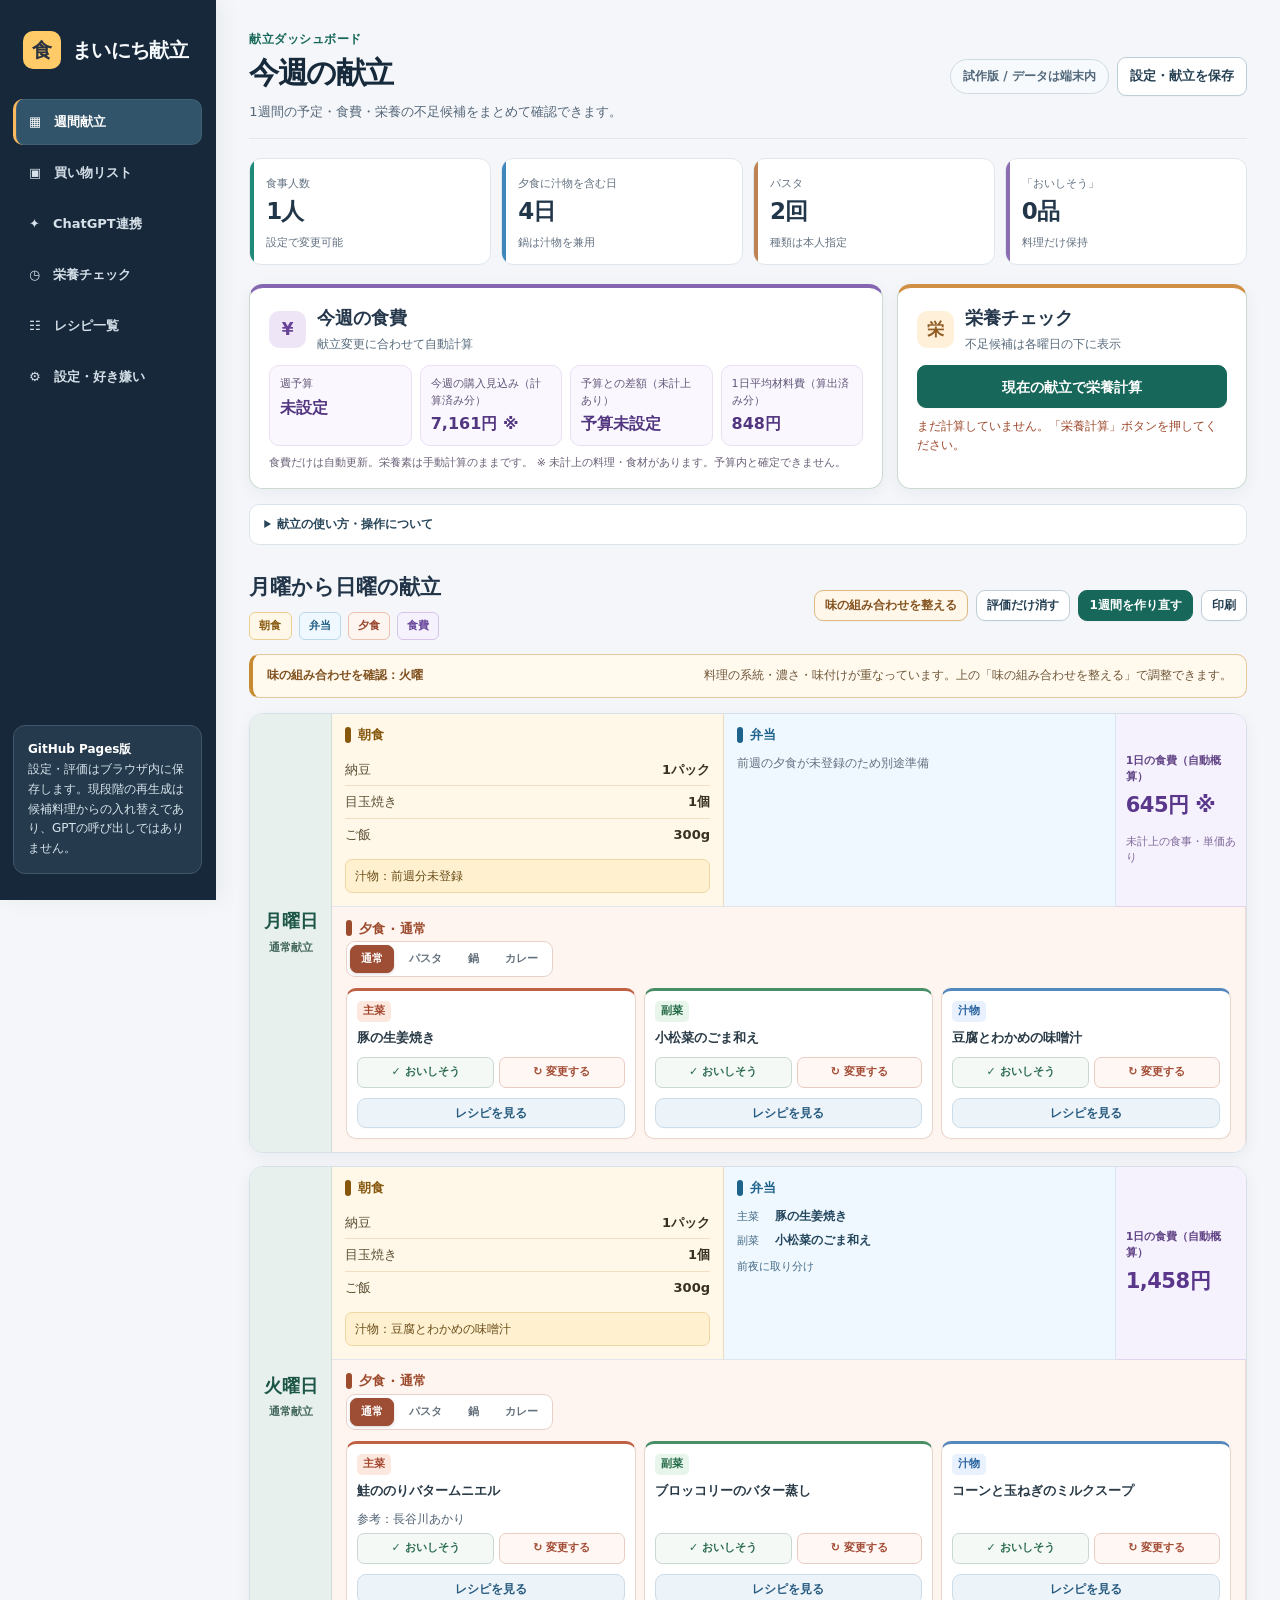
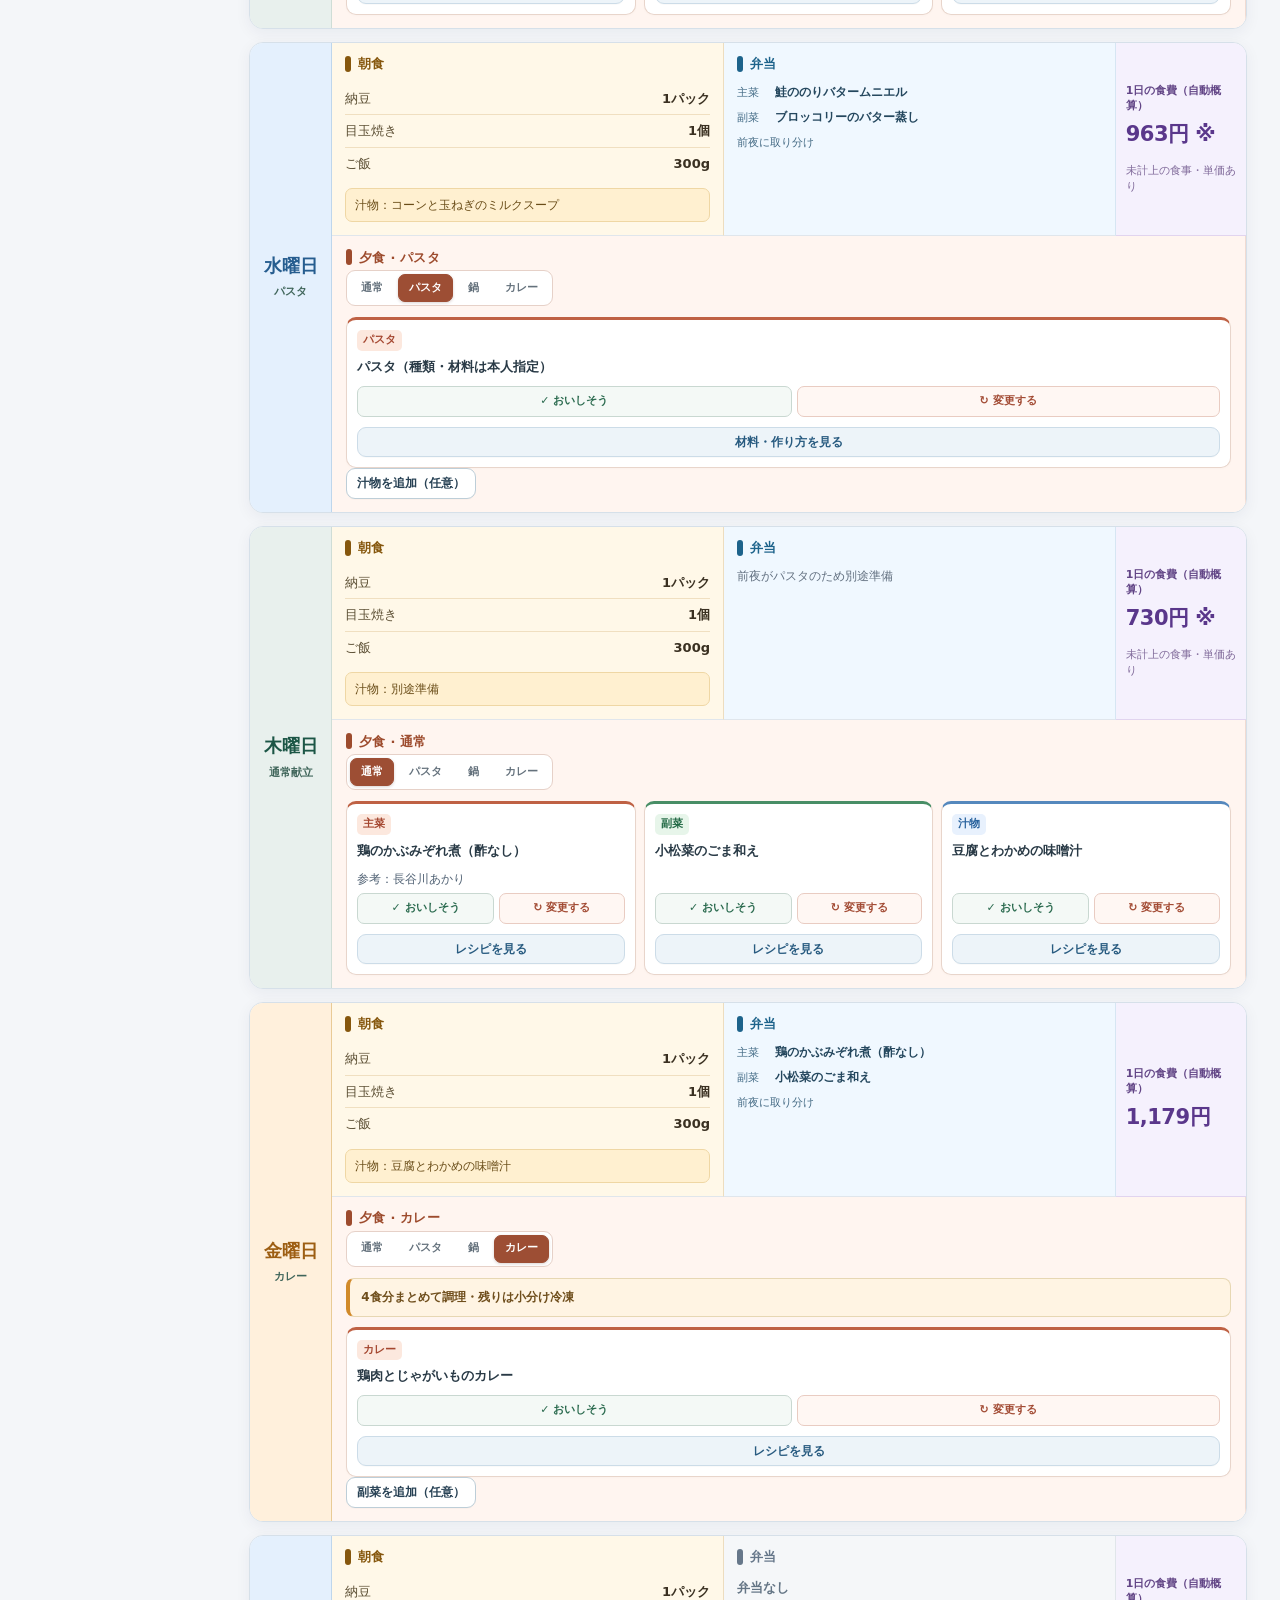
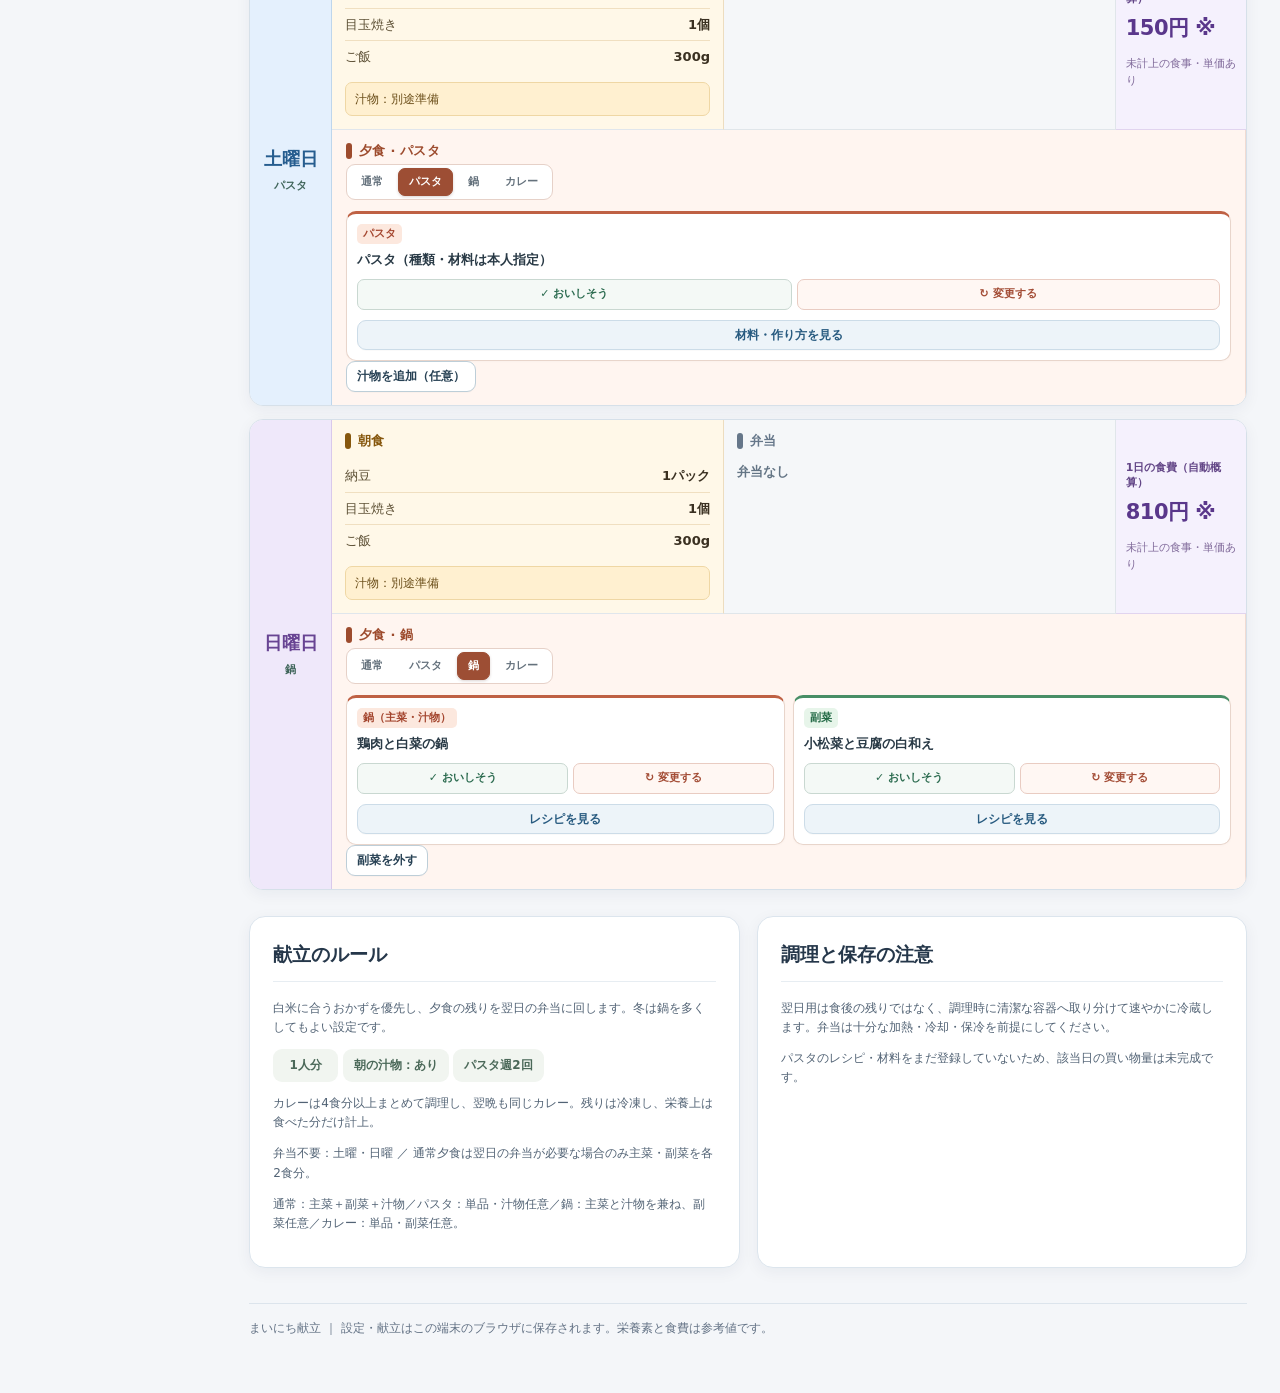
==== commit 997b377e: "feat: extend meal harmony repair to optional side dishes with curry and hotpot" ====
--- a/index.html
+++ b/index.html
@@ -499,6 +499,19 @@
 }
 function harmonizeDay(day,options={}){
  const d=s.week[day],kind=mealKind(d.main);
+ if((kind==='pot'||kind==='curry')&&d.optionalSide){
+  const review=window.KONDATE_PAIRING.assessSide(R,d.main,d.side);
+  if(review.ok)return {ok:true,changed:[]};
+  if(options.lockSide===true||options.keepLiked!==false&&s.ratings[id(day,'side')]===1)
+   return {ok:false,changed:[]};
+  const choices=pairingCatalog('side',mealGroup(d.main)).map(side=>({
+   side,result:window.KONDATE_PAIRING.assessSide(R,d.main,side)
+  })).filter(x=>x.result.ok).sort((a,b)=>a.result.score-b.result.score);
+  if(!choices.length)return {ok:false,changed:[]};
+  const original=d.side;d.side=choices[0].side;
+  if(original!==d.side)delete s.ratings[id(day,'side')];
+  return {ok:true,changed:original===d.side?[]:['side']};
+ }
  if(kind!=='normal')return {ok:true,changed:[]};
  const before={side:d.side,soup:d.soup};
  const lockSide=options.lockSide===true||options.keepLiked!==false&&s.ratings[id(day,'side')]===1;
@@ -513,8 +526,10 @@
 }
 function pairingProblems(){
  return s.week.flatMap((d,i)=>{
-  if(mealKind(d.main)!=='normal')return [];
-  const result=pairingReview(d.main,d.side,d.soup);
+  const kind=mealKind(d.main);
+  const result=kind==='normal'?pairingReview(d.main,d.side,d.soup):
+   ((kind==='pot'||kind==='curry')&&d.optionalSide?
+    window.KONDATE_PAIRING.assessSide(R,d.main,d.side):{ok:true,issues:[]});
   return result.ok?[]:[{day:i,reasons:result.issues}];
  });
 }
@@ -618,11 +633,11 @@
   else{
    d.optionalSide=!d.optionalSide;
    if(d.optionalSide){
-    if(!R[d.side]||mealGroup(d.side)!==mealGroup(d.main)){
-     const candidates=pairingCatalog('side',mealGroup(d.main));
-     if(!candidates.length){d.optionalSide=false;alert('料理の系統が合う副菜がありません');return;}
-     d.side=candidates[0];
-    }
+    const candidates=pairingCatalog('side',mealGroup(d.main)).map(key=>({
+     key,result:window.KONDATE_PAIRING.assessSide(R,d.main,key)
+    })).filter(x=>x.result.ok).sort((a,b)=>a.result.score-b.result.score);
+    if(!candidates.length){d.optionalSide=false;alert('味の合う副菜が見つかりません');return;}
+    if(!candidates.some(x=>x.key===d.side))d.side=candidates[0].key;
    }
   }
   if(!d.optionalSoup)delete s.ratings[id(day,'soup')];
@@ -642,7 +657,11 @@
  const allowed=KONDATE_CATALOG.filter(item=>item.category===category&&item.appId!==old&&
    !s.rejected.includes(item.appId)&&pairingAllowedRecipe(item.appId));
  const filtered=allowed.filter(item=>{
-  if(kind!=='normal')return t==='main'||mealGroup(item.appId)===mealGroup(d.main);
+  if(kind!=='normal'){
+   if(t==='side'&&(kind==='pot'||kind==='curry'))
+    return window.KONDATE_PAIRING.assessSide(R,d.main,item.appId).ok;
+   return t==='main'||mealGroup(item.appId)===mealGroup(d.main);
+  }
   const draft={...d,[t]:item.appId};
   return !!pairingSelect(draft.main,{
    side:draft.side,soup:draft.soup,
@@ -791,7 +810,7 @@
     throw Error('カレーは同じ料理を2日連続で指定してください（1回調理・2夜）。');
    }
    for(let i=0;i<7;i++){
-    if(mealKind(w[i].main)!=='normal')continue;
+    if(prepared[w[i].main]?.mealKind==='pot'||prepared[w[i].main]?.mealKind==='curry'||w[i].main==='pasta')continue;
     const match=pairingReview(w[i].main,w[i].side,w[i].soup,prepared);
     if(!match.ok)throw Error(daynames[i]+'曜日の食べ合わせが不適切です：'+match.issues.join('／'));
    }
--- a/ui-refresh.css
+++ b/ui-refresh.css
@@ -292,3 +292,22 @@
  .dinner-dishes .btn.tiny{display:none!important}
  .day-analysis .cost-label{flex-direction:column;align-items:flex-start}
 }
+
+
+/* Flavor-balance warnings: shown only for legacy or imported mismatched meals. */
+.pairing-alert{
+ display:flex;align-items:center;justify-content:space-between;flex-wrap:wrap;gap:5px 14px;
+ border:1px solid #e6c89e;border-left:4px solid #c78a31;
+ border-radius:10px;padding:11px 14px;margin:0 0 15px;background:#fff9ee;
+ color:#79501f;font-size:12px;line-height:1.65;
+}
+.pairing-alert[hidden]{display:none!important}
+.pairing-alert strong{font-size:12px;color:#815220}
+.pairing-alert span{color:#705738}
+.planner-actions #pairing-fix{
+ background:#fff8ea;color:#855321;border:1px solid #deb982;font-weight:850
+}
+.planner-actions #pairing-fix:hover{background:#fbeccc;border-color:#c8995d}
+@media(max-width:700px){
+ .planner-actions #pairing-fix{flex:1 1 100%;order:-1}
+}
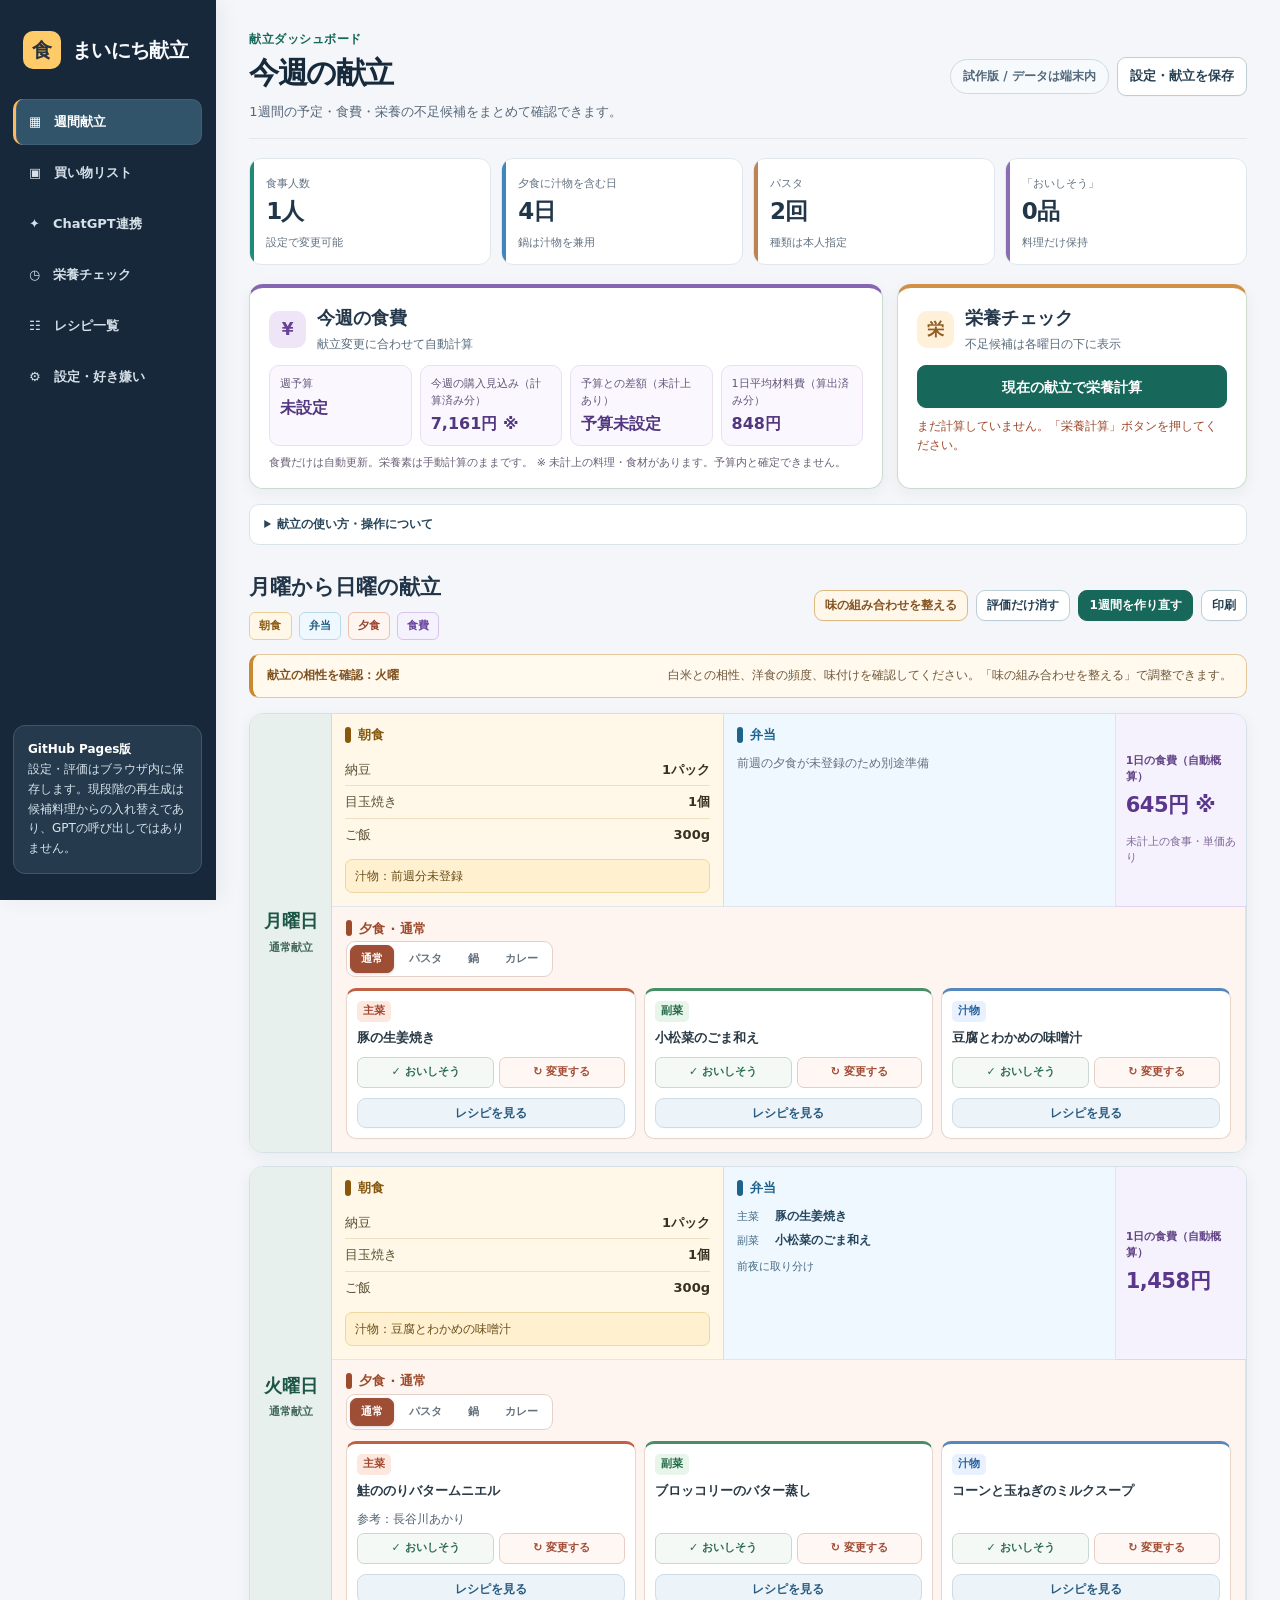
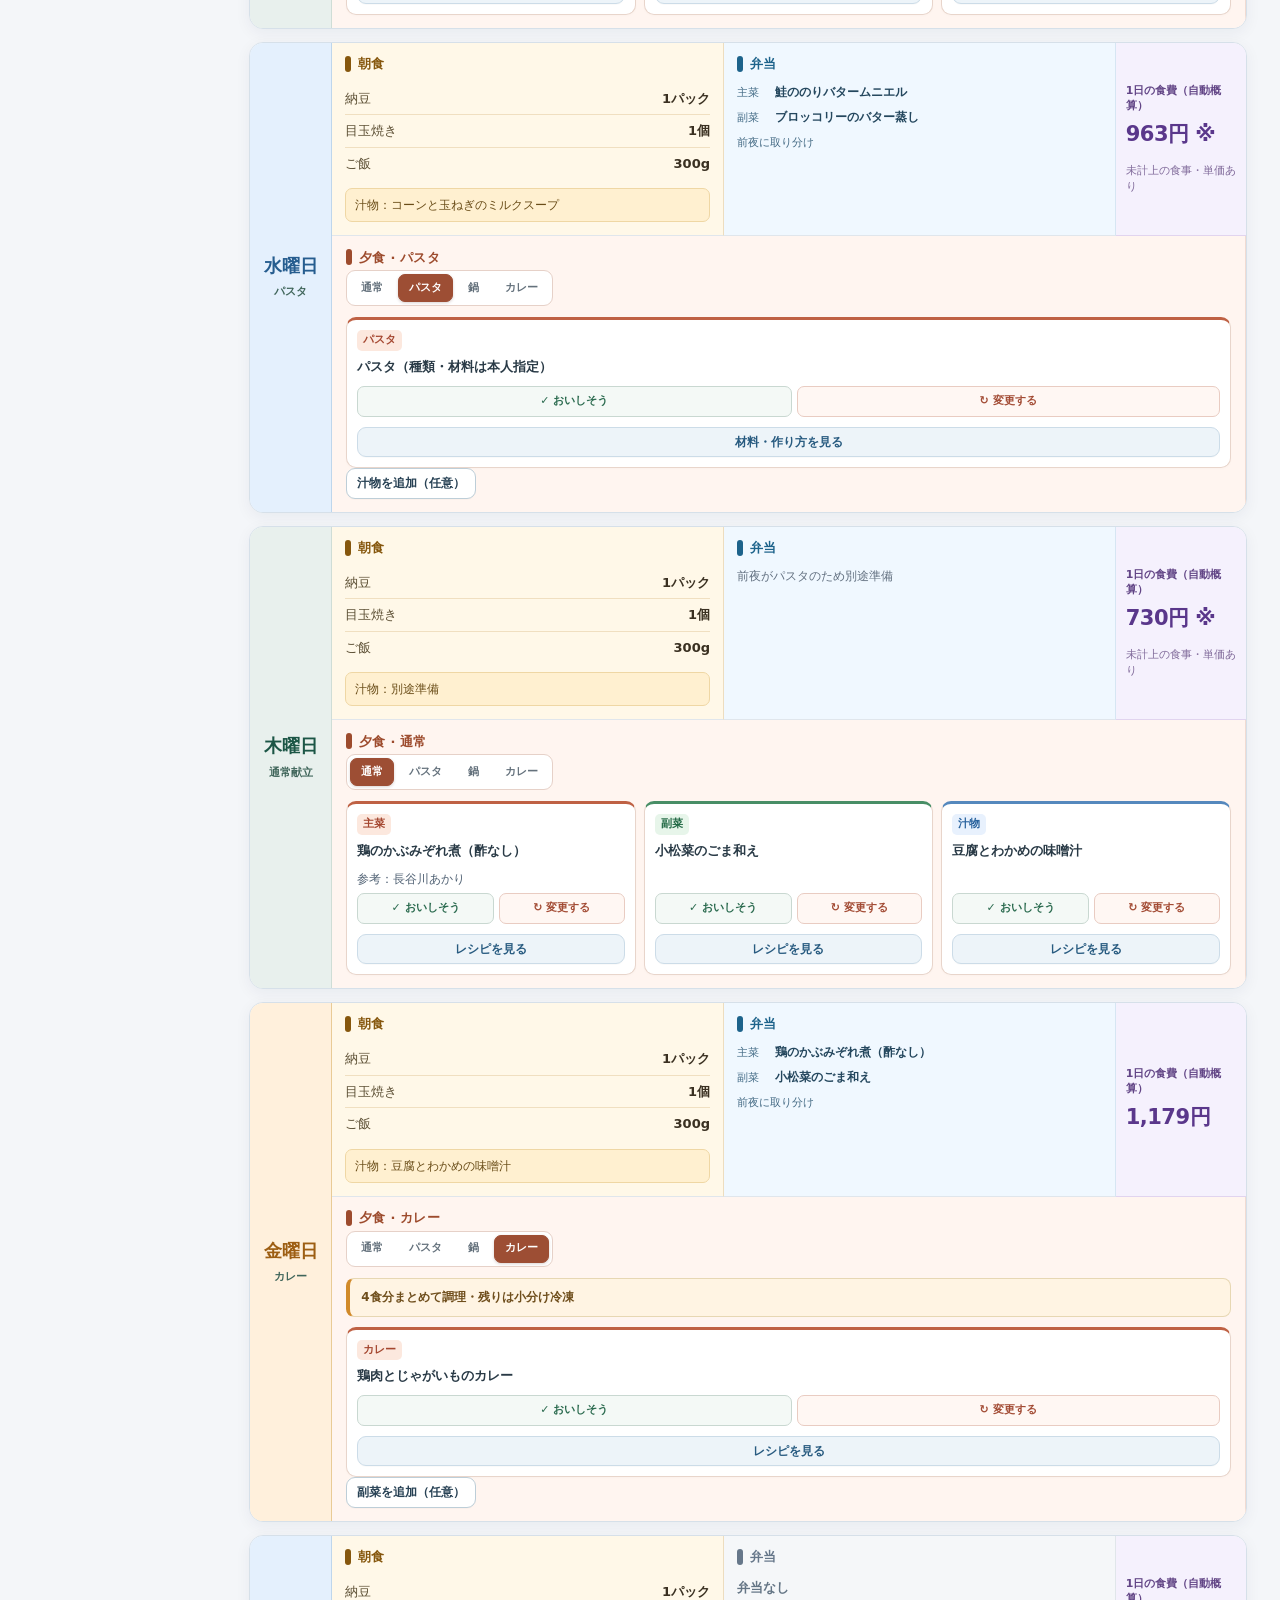
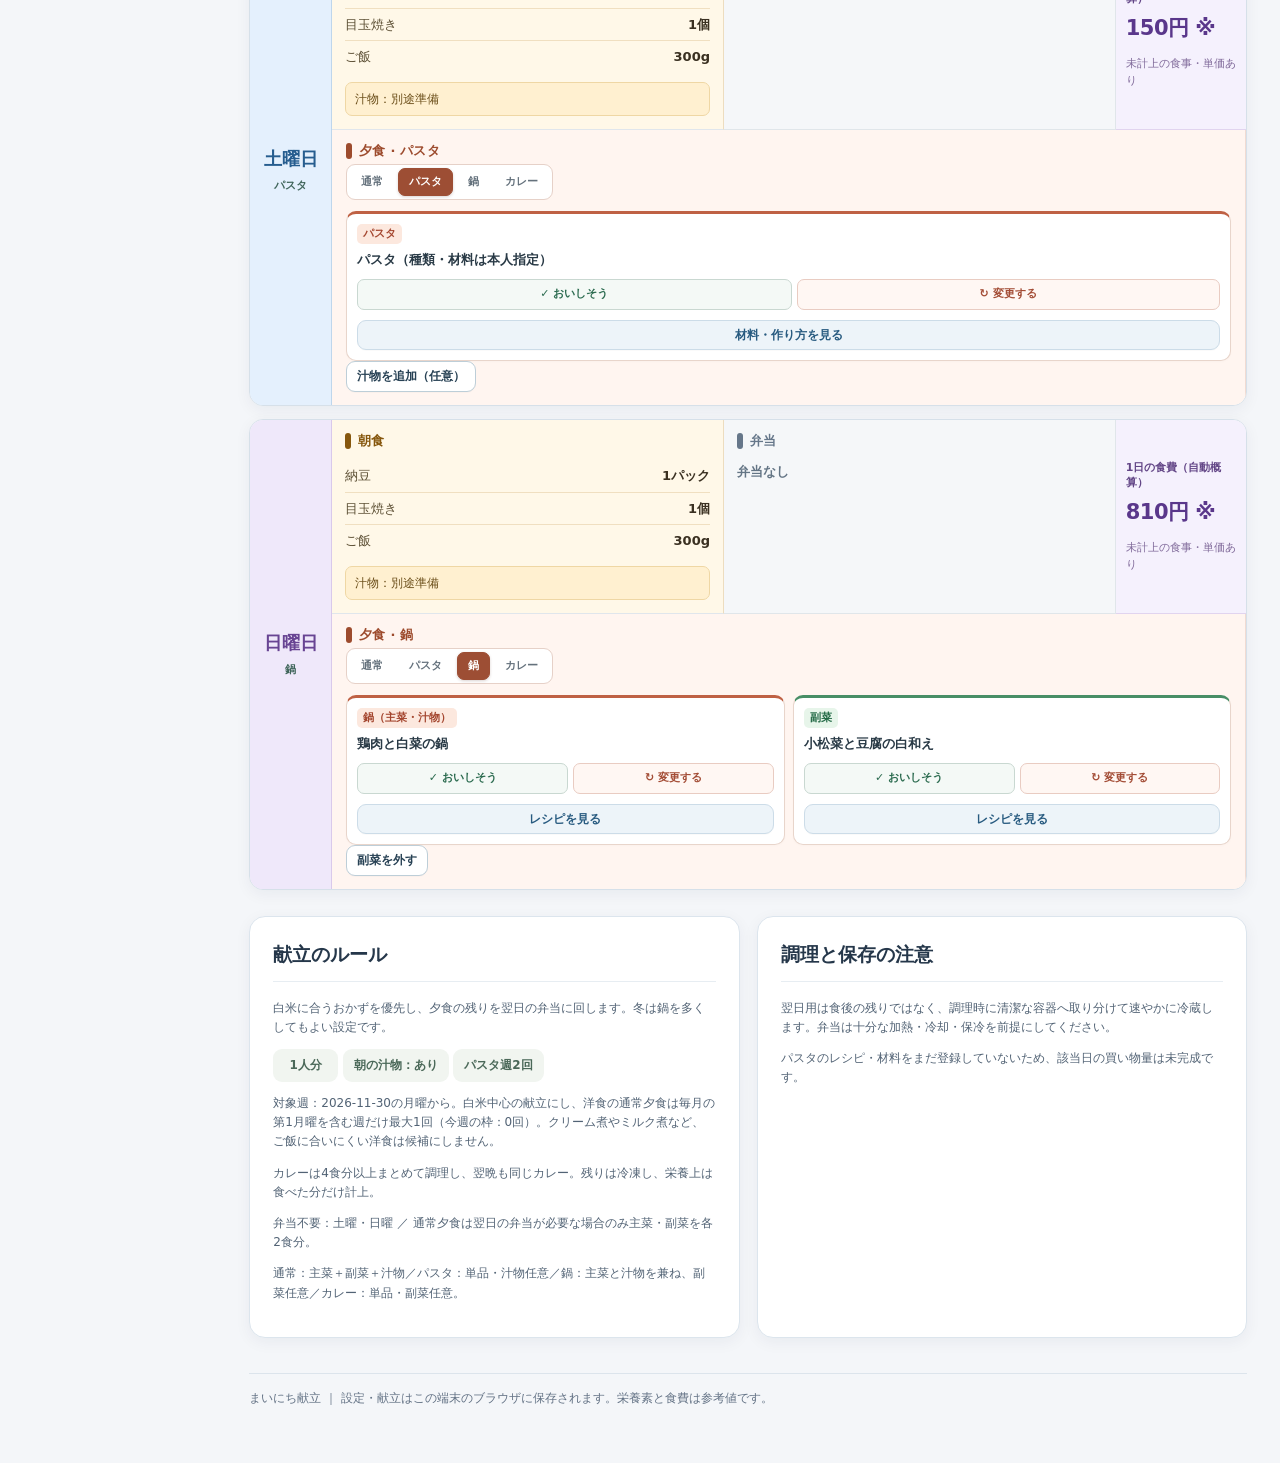
==== commit 6001a0b4: "feat: flag rice-incompatible dinners and offer non-destructive repair preserving liked meals" ====
--- a/index.html
+++ b/index.html
@@ -294,6 +294,7 @@
 <script src="recipe-catalog.js"></script>
 <script src="recipe-details.js"></script>
 <script src="meal-pairing.js"></script>
+<script src="rice-dinner-rules.js"></script>
 <script>
 // 各分量は試作用の1人分。味付けの厳密なレシピや公的栄養値を保証するものではありません。
 const R={
@@ -335,7 +336,7 @@
  R[item.appId].cuisine=item.cuisine;R[item.appId].mealKind=item.category;
  if(["pot","curry"].includes(item.category))R[item.appId].isOneDish=true;
 }
-const initial={people:1,morningSoup:true,pastaCount:2,budget:'',weeklyBudget:'',priceOverrides:{},noBentoDays:[5,6],breakfast:{nattoPacks:1,eggs:1,riceEnabled:true,riceGrams:300,sausageEnabled:false,oilGrams:3,extras:''},week:[
+const initial={weekStart:window.KONDATE_RICE_RULES.mondayISO(),people:1,morningSoup:true,pastaCount:2,budget:'',weeklyBudget:'',priceOverrides:{},noBentoDays:[5,6],breakfast:{nattoPacks:1,eggs:1,riceEnabled:true,riceGrams:300,sausageEnabled:false,oilGrams:3,extras:''},week:[
 {main:'shogayaki',side:'komatsu',soup:'wakamesoup'},
 {main:'catalog_recipe_002',side:'catalog_recipe_075',soup:'catalog_recipe_067'},
 {main:'pasta',side:'spinach',soup:'mushroom',optionalSoup:false},
@@ -344,7 +345,7 @@
 {main:'pasta',side:'atsu',soup:'cabbage',optionalSoup:false},
 {main:'catalog_recipe_038',side:'shiraae',soup:'daikon',optionalSide:true}],prefs:[],likes:[],rejected:[],ratings:{},stock:[],checked:{},counts:{},history:[]};
 function copy(o){return JSON.parse(JSON.stringify(o))};
-let s;try{let r=JSON.parse(localStorage.getItem('kondate_10'));s=Object.assign(copy(initial),r||{});if(!Array.isArray(s.week)||s.week.length!==7)throw Error('bad');s.breakfast=Object.assign(copy(initial.breakfast),s.breakfast||{});s.priceOverrides=s.priceOverrides&&typeof s.priceOverrides==='object'?s.priceOverrides:{};if(r&&!Object.prototype.hasOwnProperty.call(r,'weeklyBudget')&&r.budget!=='')s.weeklyBudget=r.budget;s.noBentoDays=Array.isArray(s.noBentoDays)?[...new Set(s.noBentoDays.filter(x=>Number.isInteger(x)&&x>=0&&x<7))]:[5,6]}catch(e){s=copy(initial)}
+let s;try{let r=JSON.parse(localStorage.getItem('kondate_10'));s=Object.assign(copy(initial),r||{});if(!Array.isArray(s.week)||s.week.length!==7)throw Error('bad');s.breakfast=Object.assign(copy(initial.breakfast),s.breakfast||{});s.priceOverrides=s.priceOverrides&&typeof s.priceOverrides==='object'?s.priceOverrides:{};if(r&&!Object.prototype.hasOwnProperty.call(r,'weeklyBudget')&&r.budget!=='')s.weeklyBudget=r.budget;s.noBentoDays=Array.isArray(s.noBentoDays)?[...new Set(s.noBentoDays.filter(x=>Number.isInteger(x)&&x>=0&&x<7))]:[5,6];if(!/^\d{4}-\d{2}-\d{2}$/.test(s.weekStart))s.weekStart=window.KONDATE_RICE_RULES.mondayISO()}catch(e){s=copy(initial)}
 const daynames=['月','火','水','木','金','土','日']; const slots=['main','side','soup'];const slotNames={main:'主菜',side:'副菜',soup:'汁物'};
 function save(){localStorage.setItem('kondate_10',JSON.stringify(s))};function el(id){return document.getElementById(id)};function esc(str){return String(str??'').replace(/[&<>"']/g,ch=>({'&':'&amp;','<':'&lt;','>':'&gt;','"':'&quot;',"'":'&#39;'}[ch]))};function id(i,t){return `${i}-${t}`};
 function showView(name){document.querySelectorAll('.view').forEach(x=>x.classList.toggle('active',x.id===name));document.querySelectorAll('.nav').forEach(x=>x.classList.toggle('active',x.dataset.view===name)); if(name==='ai')renderAI();if(name==='shopping')renderShopping();if(name==='nutrition')renderNutrition();if(name==='recipes')renderCatalog();if(name==='settings')renderSettings()};document.querySelectorAll('[data-view]').forEach(x=>x.addEventListener('click',()=>showView(x.dataset.view)));
@@ -458,6 +459,14 @@
   '海老':['えび','エビ','海老'],'カニ':['かに','カニ','蟹'],'イカ':['いか','イカ','烏賊'],'タコ':['たこ','タコ','蛸']};
  return !(s.prefs||[]).some(p=>(p.type==='dislike'||p.type==='allergy')&&
    (alias[p.name.trim()]||[p.name.trim()]).some(x=>x&&text.includes(x)));
+}
+function riceWeekStart(){return s.weekStart||window.KONDATE_RICE_RULES.mondayISO();}
+function riceWeekQuota(){return window.KONDATE_RICE_RULES.monthlyQuota(riceWeekStart());}
+function riceMainAllowed(key,day,week=s.week,registry=R){
+ return window.KONDATE_RICE_RULES.allowReplacement(key,day,week,riceWeekStart(),registry,KONDATE_CATALOG);
+}
+function riceWeekProblems(week=s.week,registry=R){
+ return window.KONDATE_RICE_RULES.issues(week,riceWeekStart(),registry,KONDATE_CATALOG);
 }
 function pairingCatalog(type,cuisine){
  return KONDATE_CATALOG.filter(x=>x.category===type&&x.cuisine===cuisine&&pairingAllowedRecipe(x.appId))
@@ -525,20 +534,49 @@
  return {ok:true,changed};
 }
 function pairingProblems(){
- return s.week.flatMap((d,i)=>{
+ const byDay=new Map();
+ for(const item of riceWeekProblems()){
+  const previous=byDay.get(item.day)||[];
+  previous.push(item.reason);byDay.set(item.day,previous);
+ }
+ s.week.forEach((d,i)=>{
   const kind=mealKind(d.main);
   const result=kind==='normal'?pairingReview(d.main,d.side,d.soup):
    ((kind==='pot'||kind==='curry')&&d.optionalSide?
     window.KONDATE_PAIRING.assessSide(R,d.main,d.side):{ok:true,issues:[]});
-  return result.ok?[]:[{day:i,reasons:result.issues}];
+  if(!result.ok)byDay.set(i,[...(byDay.get(i)||[]),...result.issues]);
  });
+ return [...byDay.entries()].map(([day,reasons])=>({day,reasons}));
+}
+function repairRiceDay(day){
+ const d=s.week[day],rules=window.KONDATE_RICE_RULES;
+ if(mealKind(d.main)!=='normal')return {ok:true,changed:[]};
+ if(!riceWeekProblems().some(x=>x.day===day))return {ok:true,changed:[]};
+ if(s.ratings[id(day,'main')]===1)return {ok:false,changed:[]};
+ const saved={...d};
+ const candidates=KONDATE_CATALOG.filter(item=>item.category==='main'&&item.cuisine!=='洋風'&&
+  pairingAllowedRecipe(item.appId)&&!s.rejected.includes(item.appId)&&
+  rules.riceFriendly(item.appId,R,KONDATE_CATALOG)).map(item=>{
+  const sideLocked=s.ratings[id(day,'side')]===1,soupLocked=s.ratings[id(day,'soup')]===1;
+  const selected=pairingSelect(item.appId,{side:d.side,soup:d.soup,lockSide:sideLocked,lockSoup:soupLocked});
+  if(!selected)return null;
+  const duplicate=s.week.some((w,i)=>i!==day&&w.main===item.appId);
+  return {main:item.appId,...selected,score:selected.score+(duplicate?30:0)};
+ }).filter(Boolean).sort((a,b)=>a.score-b.score);
+ if(!candidates.length)return {ok:false,changed:[]};
+ const selected=candidates[0];
+ d.main=selected.main;d.side=selected.side;d.soup=selected.soup;
+ const changed=['main','side','soup'].filter(k=>d[k]!==saved[k]);
+ for(const key of changed)delete s.ratings[id(day,key)];
+ return {ok:true,changed};
 }
 
 function chooseMealRecipe(kind,current,day){
  if(kind==='pasta')return 'pasta';
  let items=KONDATE_CATALOG.filter(x=>
   (kind==='normal'?x.category==='main':x.category===kind) &&
-  x.appId!==current && pairingAllowedRecipe(x.appId)
+  x.appId!==current && pairingAllowedRecipe(x.appId)&&
+  (kind!=='normal'||!Number.isInteger(day)||riceMainAllowed(x.appId,day))
  );
  if(kind==='normal'&&Number.isInteger(day)){
   const d=s.week[day],lockedSide=s.ratings[id(day,'side')]===1,
@@ -570,7 +608,7 @@
  const alertBox=el('pairing-alert');
  alertBox.hidden=problems.length===0;
  alertBox.innerHTML=problems.length?
-  '<strong>味の組み合わせを確認：'+problems.map(x=>daynames[x.day]+'曜').join('・')+'</strong><span>料理の系統・濃さ・味付けが重なっています。上の「味の組み合わせを整える」で調整できます。</span>':'';
+  '<strong>献立の相性を確認：'+problems.map(x=>daynames[x.day]+'曜').join('・')+'</strong><span>白米との相性、洋食の頻度、味付けを確認してください。「味の組み合わせを整える」で調整できます。</span>':'';
  el('days').innerHTML=s.week.map((d,i)=>{
   const kind=mealKind(d.main),roles=mealRoles(d);
   const selectors=['normal','pasta','pot','curry'].map(k=>'<button class="btn tiny meal-choice choice-'+k+' '+(k===kind?'primary':'')+'" aria-pressed="'+(k===kind?'true':'false')+'" title="夕食の種類を変更" data-kind-day="'+i+'" data-kind="'+k+'">'+mealLabel(k)+'</button>').join('');
@@ -592,6 +630,7 @@
    '<div class="toolbar day-kind-picker">'+selectors+'</div>'+curryNote+'<div class="dinner-dishes dishes-'+roles.length+'">'+cards+'</div>'+optional+'</div><div class="day-analysis" data-cost-day="'+i+'"></div><div class="day-micro-gap" data-micro-gap-day="'+i+'"></div></div>';
  }).join('');
  el('rule-summary').innerHTML='<span class="metric">'+s.people+'人分</span> <span class="metric">朝の汁物：'+(s.morningSoup?'あり':'なし')+'</span> <span class="metric">パスタ週'+s.pastaCount+'回</span>'+
+  '<p class="small muted">対象週：'+esc(riceWeekStart())+'の月曜から。白米中心の献立にし、洋食の通常夕食は毎月の第1月曜を含む週だけ最大1回（今週の枠：'+riceWeekQuota()+'回）。クリーム煮やミルク煮など、ご飯に合いにくい洋食は候補にしません。</p>'+
   '<p class="small muted">カレーは4食分以上まとめて調理し、翌晩も同じカレー。残りは冷凍し、栄養上は食べた分だけ計上。</p>'+ '<p class="small muted">弁当不要：'+(s.noBentoDays?.length?s.noBentoDays.map(i=>daynames[i]+'曜').join('・'):'なし')+' ／ 通常夕食は翌日の弁当が必要な場合のみ主菜・副菜を各2食分。</p>'+' <p class="small muted">通常：主菜＋副菜＋汁物／パスタ：単品・汁物任意／鍋：主菜と汁物を兼ね、副菜任意／カレー：単品・副菜任意。</p>';
  document.querySelectorAll('[data-rating]').forEach(btn=>btn.onclick=()=>{
   const day=+btn.dataset.day,slot=btn.dataset.slot,v=+btn.dataset.rating;
@@ -655,7 +694,8 @@
  }
  const category=t==='main'?(kind==='pot'?'pot':kind==='curry'?'curry':'main'):t;
  const allowed=KONDATE_CATALOG.filter(item=>item.category===category&&item.appId!==old&&
-   !s.rejected.includes(item.appId)&&pairingAllowedRecipe(item.appId));
+   !s.rejected.includes(item.appId)&&pairingAllowedRecipe(item.appId)&&
+   (t!=='main'||kind!=='normal'||riceMainAllowed(item.appId,i)));
  const filtered=allowed.filter(item=>{
   if(kind!=='normal'){
    if(t==='side'&&(kind==='pot'||kind==='curry'))
@@ -774,7 +814,13 @@
     delete s.ratings[id(day+1,'main')];
    }
    if(slot==='soup'&&mealKind(s.week[day].main)==='pasta')s.week[day].optionalSoup=true;
-   if(slot==='side'&&['pot','curry'].includes(mealKind(s.week[day].main)))s.week[day].optionalSide=true;
+   if(slot==='side'&&['pot','curry'].includes(mealKind(s.week[day].main))){
+    if(!window.KONDATE_PAIRING.assessSide(R,s.week[day].main,key).ok){
+     Object.assign(s.week[day],oldDay);
+     throw Error('鍋・カレーと副菜の味付けや主要食材が合いません。');
+    }
+    s.week[day].optionalSide=true;
+   }
    delete s.ratings[id(day,slot)];
   }else if(Array.isArray(out.week)&&Array.isArray(out.recipes)){
    if(out.week.length!==7)throw Error('7日分の献立が必要です');
@@ -810,7 +856,13 @@
     throw Error('カレーは同じ料理を2日連続で指定してください（1回調理・2夜）。');
    }
    for(let i=0;i<7;i++){
-    if(prepared[w[i].main]?.mealKind==='pot'||prepared[w[i].main]?.mealKind==='curry'||w[i].main==='pasta')continue;
+    const kind=prepared[w[i].main]?.mealKind;
+    if((kind==='pot'||kind==='curry')&&w[i].optionalSide){
+     const review=window.KONDATE_PAIRING.assessSide(prepared,w[i].main,w[i].side);
+     if(!review.ok)throw Error(daynames[i]+'曜日の主菜と副菜が合いません：'+review.issues.join('／'));
+     continue;
+    }
+    if(kind==='pot'||kind==='curry'||w[i].main==='pasta')continue;
     const match=pairingReview(w[i].main,w[i].side,w[i].soup,prepared);
     if(!match.ok)throw Error(daynames[i]+'曜日の食べ合わせが不適切です：'+match.issues.join('／'));
    }
@@ -874,8 +926,9 @@
  };
 s.morningSoup=el('morning-soup').value==='yes';s.pastaCount=+el('pasta-count').value;s.weeklyBudget=el('budget').value;let curr=s.week.filter(x=>x.main==='pasta').length;if(curr!==s.pastaCount){if(s.pastaCount===1){let i=s.week.findLastIndex(x=>x.main==='pasta');s.week[i].main='garlicchicken'}else{let i=5;s.week[i].main='pasta'}s.ratings={}}save();renderPlanner();renderShopping();alert('設定を保存しました。')};
 
-function newWeekForReset(){
+function newWeekForReset(targetWeek=window.KONDATE_RICE_RULES.mondayISO()){
  const previous=s.week.map(d=>({...d}));
+ const westernQuota=window.KONDATE_RICE_RULES.monthlyQuota(targetWeek);
  const used={main:new Set(),side:new Set(),soup:new Set()};
  const forbidden=s.prefs.filter(p=>p.type==='allergy'||p.type==='dislike').map(p=>p.name.trim()).filter(Boolean);
  const aliases={'ウリ科':['きゅうり','かぼちゃ','ズッキーニ','ゴーヤ','冬瓜','メロン','スイカ'],'貝類':['あさり','しじみ','はまぐり','ホタテ','牡蠣','ムール貝','貝'],'海老':['えび','エビ','海老'],'カニ':['かに','カニ','蟹'],'イカ':['いか','イカ','烏賊'],'タコ':['たこ','タコ','蛸']};
@@ -884,8 +937,12 @@
   const words=[r.n,...r.ings.map(x=>x[0])].join(' ');
   return !forbidden.some(f=>(aliases[f]||[f]).some(w=>words.includes(w)));
  }
- function pick(type,avoid,cuisine){
-  const pool=KONDATE_CATALOG.filter(item=>item.category===type&&safe(item.appId)).map(item=>item.appId);
+ function pick(type,avoid,cuisine,day){
+  const pool=KONDATE_CATALOG.filter(item=>item.category===type&&safe(item.appId)&&
+    (type!=='main'||(window.KONDATE_RICE_RULES.riceFriendly(item.appId,R,KONDATE_CATALOG)&&
+      (day===westernDay?window.KONDATE_RICE_RULES.isWestern(item.appId,R,KONDATE_CATALOG):
+       !window.KONDATE_RICE_RULES.isWestern(item.appId,R,KONDATE_CATALOG)))))
+   .map(item=>item.appId);
   if(!pool.length)throw Error(type+' の利用可能な料理がありません');
   let candidates=pool.filter(k=>!used[type]?.has(k));
   if(!candidates.length)candidates=pool;
@@ -902,6 +959,11 @@
  const pastaCount=Math.min(2,Math.max(1,Number(s.pastaCount)||1));
  const pastaDays=new Set(pastaCount===2?[2,5]:[2]);
  const potDay=6,curryDay=3;
+ const westR=window.KONDATE_RICE_RULES;
+ const availableWestern=KONDATE_CATALOG.filter(x=>x.category==='main'&&westR.isWestern(x.appId,R,KONDATE_CATALOG)&&
+   westR.riceFriendly(x.appId,R,KONDATE_CATALOG)&&safe(x.appId)&&
+   pairingSelect(x.appId,{preferCurrent:false}));
+ const westernDay=westernQuota&&availableWestern.length?0:-1;
  const next=[];
  for(let i=0;i<7;i++){
   const old=previous[i]||{};
@@ -919,7 +981,7 @@
   }
   let main,selected;
   for(let attempt=0;attempt<60;attempt++){
-   const candidate=pick('main',old.main);
+   const candidate=pick('main',old.main,undefined,i);
    const choice=pairingSelect(candidate,{side:old.side,soup:old.soup,used,
     preferCurrent:false});
    if(choice){main=candidate;selected=choice;break;}
@@ -933,24 +995,29 @@
 el('reset-menu').onclick=()=>{
  if(!confirm('1週間の献立をすべて作り直します。料理の評価もリセットします。設定・食材の好み・在庫は残します。続けますか？'))return;
  let next;
- try{next=newWeekForReset()}catch(e){alert('献立を作り直せませんでした：'+e.message+'。材料未確認の料理は選びません。');return}
- s.week=next;s.ratings={};s.likes=[];s.rejected=[];s.history=[];s.checked={};
+ const targetWeek=window.KONDATE_RICE_RULES.mondayISO();
+ try{next=newWeekForReset(targetWeek)}catch(e){alert('献立を作り直せませんでした：'+e.message+'。材料未確認の料理は選びません。');return}
+ s.weekStart=targetWeek;s.week=next;s.ratings={};s.likes=[];s.rejected=[];s.history=[];s.checked={};
  save();renderPlanner();
  alert('1週間の献立を作り直しました。料理の評価もリセットしました。');
 };
 
 el('pairing-fix').onclick=()=>{
  const before=pairingProblems();
- if(!before.length){alert('現在の通常献立に、味の組み合わせの不一致は見つかりませんでした。');return;}
- if(!confirm('系統・こってり度・味付けが合わない料理を調整します。おいしそう評価済みの料理は維持します。続けますか？'))return;
- let fixed=0,unresolved=[];
+ if(!before.length){alert('現在の献立に、味や白米との相性の不一致は見つかりませんでした。');return;}
+ if(!confirm('ご飯との相性・洋食の頻度・味付けを調整します。「おいしそう」評価済みの料理は変更しません。続けますか？'))return;
+ let fixed=0;
  for(const problem of before){
-  const result=harmonizeDay(problem.day,{keepLiked:true});
-  if(result.ok){if(result.changed.length)fixed++;}else unresolved.push(daynames[problem.day]+'曜日');
+  const day=problem.day;
+  const rice=repairRiceDay(day);
+  if(!rice.ok)continue;
+  const result=harmonizeDay(day,{keepLiked:true});
+  if(result.ok&&(rice.changed.length||result.changed.length))fixed++;
  }
  save();renderPlanner();
  const rest=pairingProblems().map(x=>daynames[x.day]+'曜日');
- alert(fixed+'日分の組み合わせを調整しました。'+(rest.length?'未調整：'+rest.join('、')+'（評価済み料理を保持したため）':''));
+ alert(fixed+'日分の組み合わせを調整しました。'+
+  (rest.length?'未調整：'+rest.join('、')+'（評価済み料理などを維持したため）':''));
 };
 el('reset-ratings').onclick=()=>{if(confirm('「おいしそう」の評価記録をリセットしますか？献立そのものは維持します。')){s.ratings={};s.likes=[];s.rejected=[];save();renderPlanner()}};
 el('export').onclick=()=>{let blob=new Blob([JSON.stringify(s,null,2)],{type:'application/json'});let a=document.createElement('a');a.href=URL.createObjectURL(blob);a.download='kondate-backup.json';a.click();setTimeout(()=>URL.revokeObjectURL(a.href),1000)};
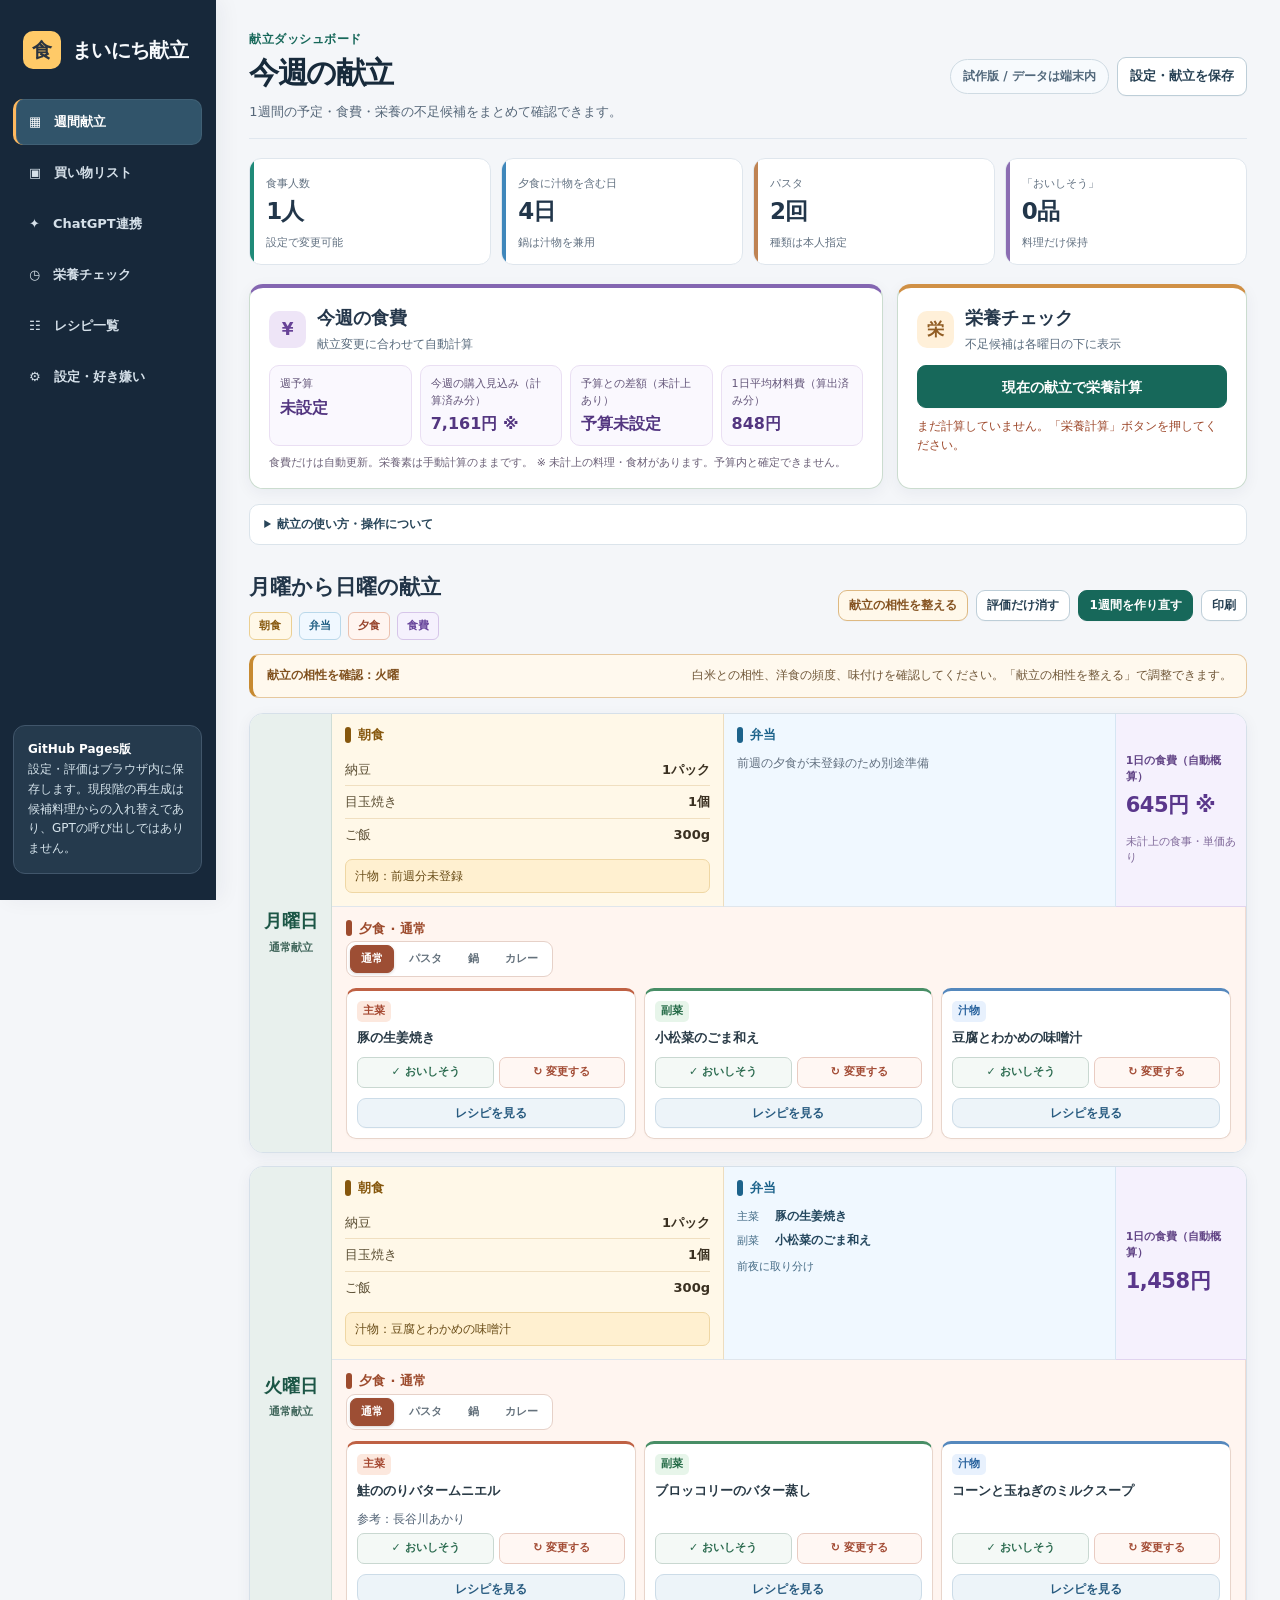
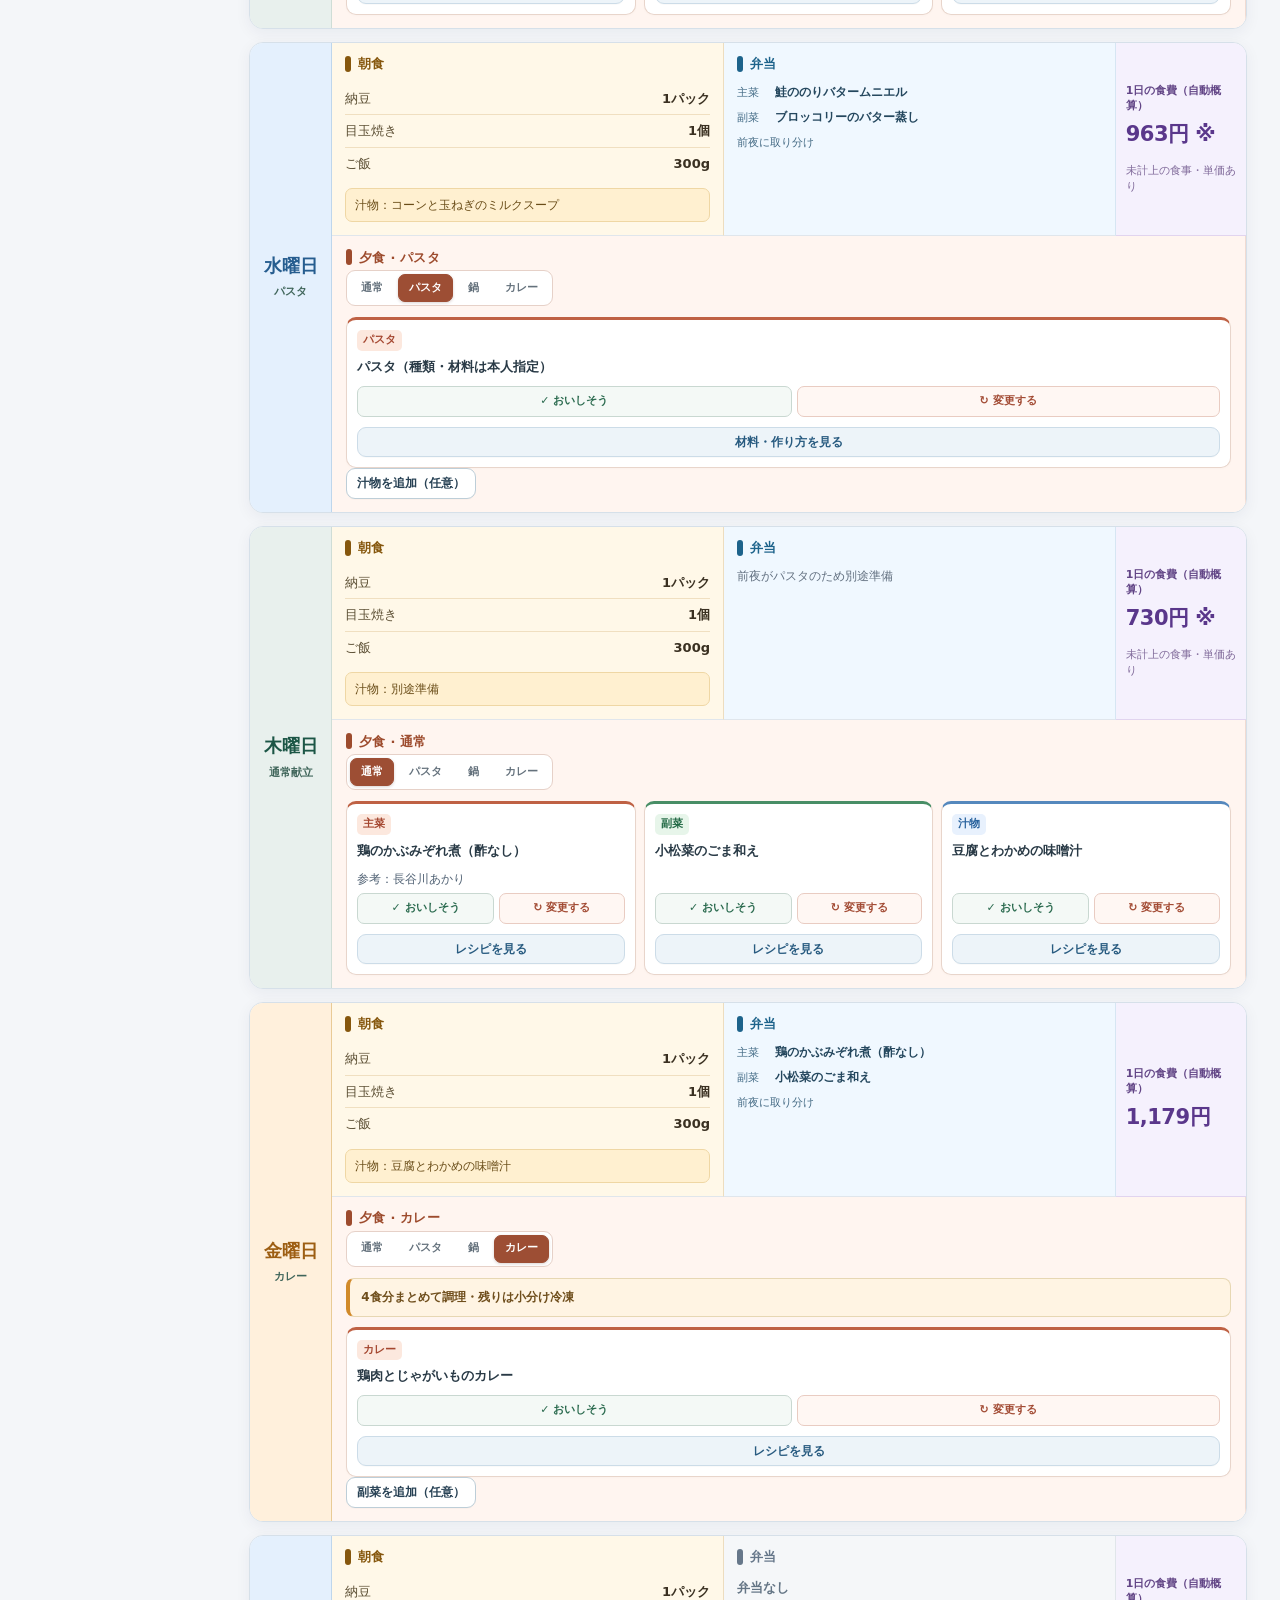
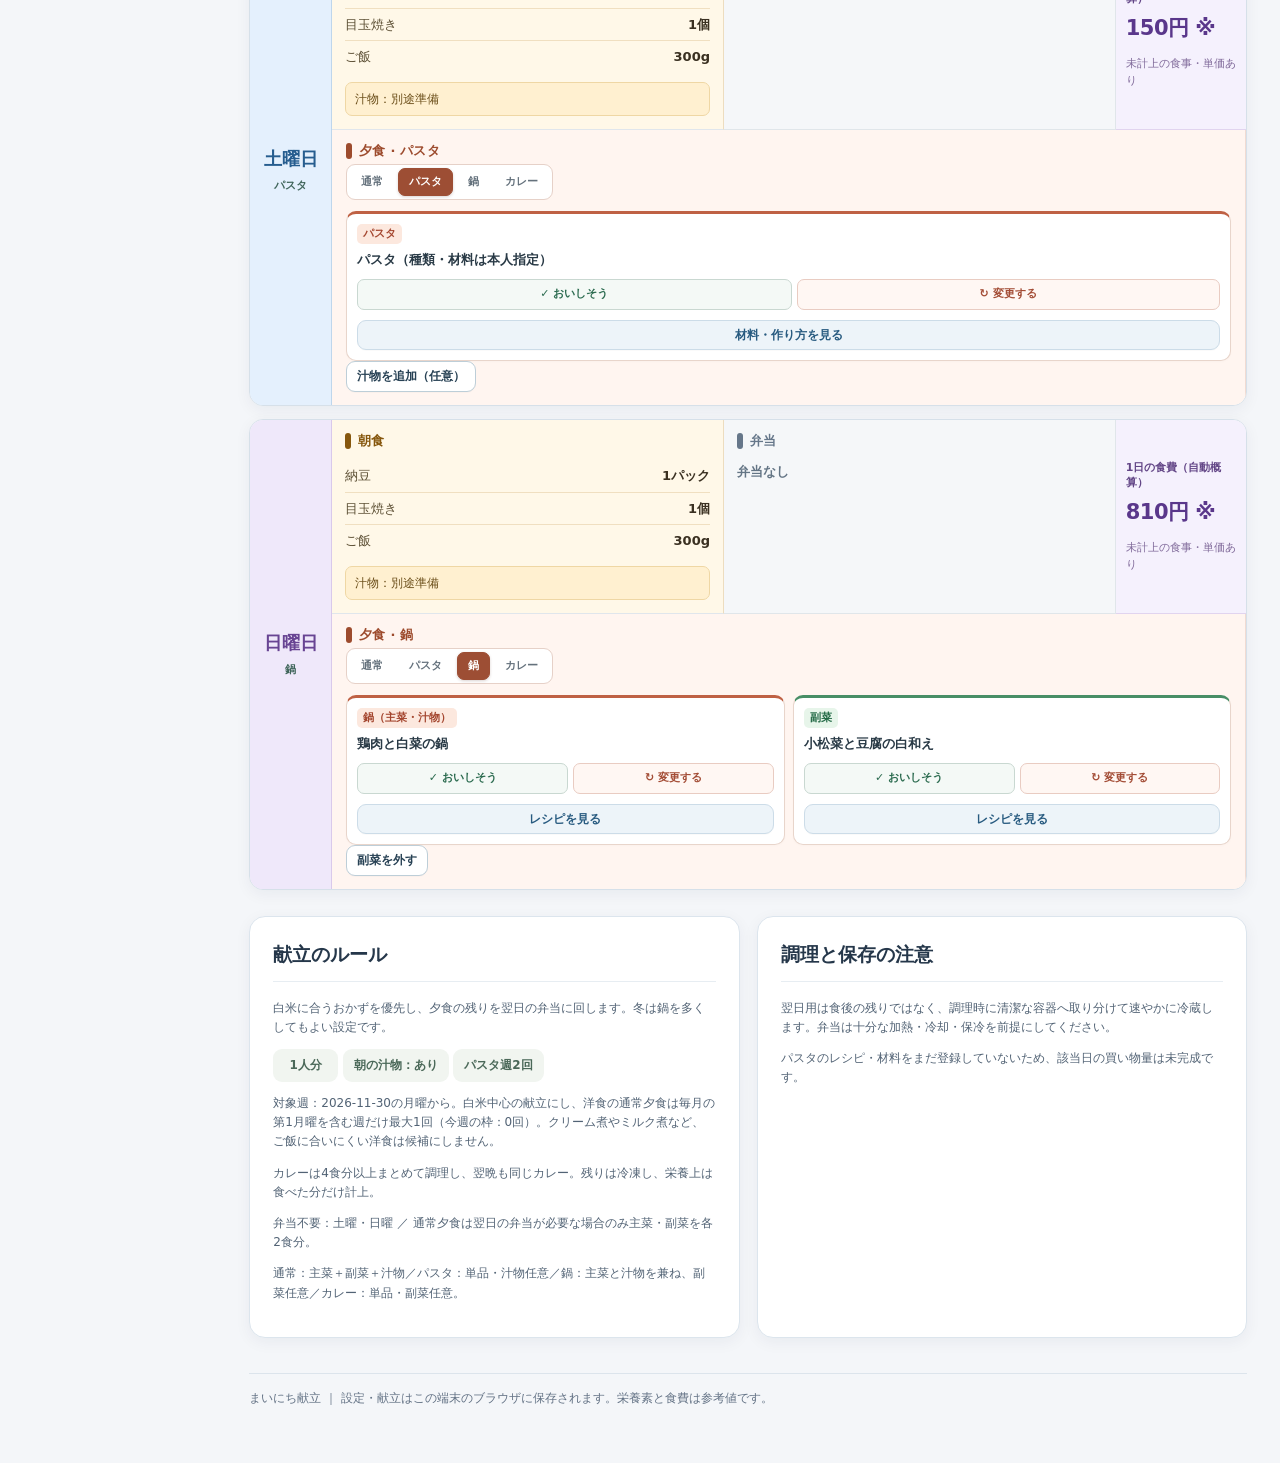
==== commit 04d7dc74: "ux: clarify that harmony repair covers both rice suitability and flavor balance" ====
--- a/index.html
+++ b/index.html
@@ -260,7 +260,7 @@
 <body>
 <div class="app"><aside class="sidebar"><div class="brand"><div class="brandmark">食</div>まいにち献立</div><button class="nav active" data-view="planner">▦　週間献立</button><button class="nav" data-view="shopping">▣　買い物リスト</button><button class="nav" data-view="ai">✦　ChatGPT連携</button><button class="nav" data-view="nutrition">◷　栄養チェック</button><button class="nav" data-view="recipes">☷　レシピ一覧</button><button class="nav" data-view="settings">⚙　設定・好き嫌い</button><div class="hint"><b>GitHub Pages版</b><br>設定・評価はブラウザ内に保存します。現段階の再生成は候補料理からの入れ替えであり、GPTの呼び出しではありません。</div></aside>
 <main class="main"><div class="mobile-nav"><button class="nav active" data-view="planner">週間献立</button><button class="nav" data-view="shopping">買い物</button><button class="nav" data-view="ai">GPT連携</button><button class="nav" data-view="nutrition">栄養</button><button class="nav" data-view="recipes">レシピ</button><button class="nav" data-view="settings">設定</button></div>
-<div id="planner" class="view active"><div class="top"><div><div class="eyebrow">献立ダッシュボード</div><h1>今週の献立</h1><p>1週間の予定・食費・栄養の不足候補をまとめて確認できます。</p></div><div class="toolbar"><span class="pill">試作版 / データは端末内</span><button class="btn" id="export">設定・献立を保存</button></div></div><div class="stats" id="stats"></div><div class="overview-grid"><section class="analysis-panel budget-overview"><div class="overview-heading"><span class="overview-icon">¥</span><div><h2>今週の食費</h2><p>献立変更に合わせて自動計算</p></div></div><div id="live-cost-summary"></div></section><section class="analysis-panel nutrition-overview"><div class="overview-heading"><span class="overview-icon">栄</span><div><h2>栄養チェック</h2><p>不足候補は各曜日の下に表示</p></div></div><button class="btn primary" id="run-nutrition">現在の献立で栄養計算</button><p id="analysis-status" class="analysis-status">未計算です。</p></section></div><details class="planner-help"><summary>献立の使い方・操作について</summary><p>「おいしそう」で料理を残し、「変更する」でその料理だけ別の候補に差し替えます。献立リセットは1週間の料理と評価を作り直します。現在の再生成は登録済みの料理から選びます。</p></details><section class="section"><div class="sectionhead"><div><h2>月曜から日曜の献立</h2><div class="meal-legend" aria-label="色分けの説明"><span class="legend-breakfast">朝食</span><span class="legend-lunch">弁当</span><span class="legend-dinner">夕食</span><span class="legend-cost">食費</span></div></div><div class="toolbar planner-actions"><button class="btn tiny" id="pairing-fix">味の組み合わせを整える</button><button class="btn tiny" id="reset-ratings">評価だけ消す</button><button class="btn tiny primary" id="reset-menu">1週間を作り直す</button><button class="btn tiny" onclick="window.print()">印刷</button></div></div><div id="pairing-alert" class="pairing-alert" hidden></div><div id="days" class="days"></div></section><section class="section two"><div class="panel"><h2>献立のルール</h2><p class="small muted">白米に合うおかずを優先し、夕食の残りを翌日の弁当に回します。冬は鍋を多くしてもよい設定です。</p><div id="rule-summary"></div></div><div class="panel"><h2>調理と保存の注意</h2><p class="small muted">翌日用は食後の残りではなく、調理時に清潔な容器へ取り分けて速やかに冷蔵します。弁当は十分な加熱・冷却・保冷を前提にしてください。</p><p class="small muted">パスタのレシピ・材料をまだ登録していないため、該当日の買い物量は未完成です。</p></div></section></div>
+<div id="planner" class="view active"><div class="top"><div><div class="eyebrow">献立ダッシュボード</div><h1>今週の献立</h1><p>1週間の予定・食費・栄養の不足候補をまとめて確認できます。</p></div><div class="toolbar"><span class="pill">試作版 / データは端末内</span><button class="btn" id="export">設定・献立を保存</button></div></div><div class="stats" id="stats"></div><div class="overview-grid"><section class="analysis-panel budget-overview"><div class="overview-heading"><span class="overview-icon">¥</span><div><h2>今週の食費</h2><p>献立変更に合わせて自動計算</p></div></div><div id="live-cost-summary"></div></section><section class="analysis-panel nutrition-overview"><div class="overview-heading"><span class="overview-icon">栄</span><div><h2>栄養チェック</h2><p>不足候補は各曜日の下に表示</p></div></div><button class="btn primary" id="run-nutrition">現在の献立で栄養計算</button><p id="analysis-status" class="analysis-status">未計算です。</p></section></div><details class="planner-help"><summary>献立の使い方・操作について</summary><p>「おいしそう」で料理を残し、「変更する」でその料理だけ別の候補に差し替えます。献立リセットは1週間の料理と評価を作り直します。現在の再生成は登録済みの料理から選びます。</p></details><section class="section"><div class="sectionhead"><div><h2>月曜から日曜の献立</h2><div class="meal-legend" aria-label="色分けの説明"><span class="legend-breakfast">朝食</span><span class="legend-lunch">弁当</span><span class="legend-dinner">夕食</span><span class="legend-cost">食費</span></div></div><div class="toolbar planner-actions"><button class="btn tiny" id="pairing-fix">献立の相性を整える</button><button class="btn tiny" id="reset-ratings">評価だけ消す</button><button class="btn tiny primary" id="reset-menu">1週間を作り直す</button><button class="btn tiny" onclick="window.print()">印刷</button></div></div><div id="pairing-alert" class="pairing-alert" hidden></div><div id="days" class="days"></div></section><section class="section two"><div class="panel"><h2>献立のルール</h2><p class="small muted">白米に合うおかずを優先し、夕食の残りを翌日の弁当に回します。冬は鍋を多くしてもよい設定です。</p><div id="rule-summary"></div></div><div class="panel"><h2>調理と保存の注意</h2><p class="small muted">翌日用は食後の残りではなく、調理時に清潔な容器へ取り分けて速やかに冷蔵します。弁当は十分な加熱・冷却・保冷を前提にしてください。</p><p class="small muted">パスタのレシピ・材料をまだ登録していないため、該当日の買い物量は未完成です。</p></div></section></div>
 <div id="ai" class="view"><div class="top"><div><div class="eyebrow">AIを使って献立を考える</div><h1>ChatGPT連携</h1><p>追加のAPI契約なしで、ChatGPTとのコピー＆貼り付けでAI献立を利用します。</p></div></div><div class="warning" style="margin-bottom:20px">これは<b>自動API呼び出しではありません</b>。下の指示をChatGPTに貼り、返ってきたJSONをここに貼り付けます。自動生成ボタンではありません。</div><div class="two"><div class="panel"><h2>① AIへの指示を作る</h2><div class="field"><label for="ai-mode">何を生成するか</label><select id="ai-mode"><option value="replace">指定した料理1品のみ差し替える</option><option value="week">新しい1週間の献立を作る</option></select></div><div class="field" id="ai-selectors"><label>差し替え対象</label><select id="ai-day">${['月','火','水','木','金','土','日'].map((x,i)=>`<option value="${i}">${x}曜日</option>`).join('')}</select> <select id="ai-slot"><option value="main">主菜</option><option value="side">副菜</option><option value="soup">汁物</option></select></div><label for="ai-prompt">生成した指示</label><textarea id="ai-prompt" rows="12" readonly style="width:100%;resize:vertical;border-radius:10px;padding:12px;border:1px solid #d7e2d8"></textarea><div class="toolbar" style="margin-top:12px"><button class="btn primary" id="copy-prompt">指示をコピー</button><a class="btn" href="https://chatgpt.com/" target="_blank" rel="noopener noreferrer" style="text-decoration:none">ChatGPTを開く ↗</a></div></div><div class="panel"><h2>② AIの返答を反映する</h2><p class="small muted">ChatGPTが返したJSONだけを下に貼ってください。AIが返したテキストを無検証で信用せず、登録前に基本形式と禁止食材を簡易チェックします。</p><label for="ai-json">JSONを貼り付け</label><textarea id="ai-json" rows="16" placeholder='{"day":0,"slot":"main","recipe":{"id":"new_001","name":"料理名","ingredients":[{"name":"豚肉","quantity":130,"unit":"g"}]}}' style="width:100%;resize:vertical;border-radius:10px;padding:12px;border:1px solid #d7e2d8"></textarea><div class="toolbar" style="margin-top:12px"><button class="btn primary" id="apply-ai">内容を確認して反映</button></div><p class="small muted">すでに「おいしそう」と評価した料理は、個別差し替え以外では自動変更しません。新しい1週間の読み込みは別途確認します。</p></div></div></div>
 <div id="shopping" class="view"><div class="top"><div><div class="eyebrow">買い物の準備</div><h1>買い物リスト</h1><p>料理ごとの材料を合算し、登録した在庫を差し引きます。</p></div><div class="toolbar"><button class="btn" id="copy-shopping">コピー</button><button class="btn" onclick="window.print()">印刷</button></div></div><div class="warning" style="margin-bottom:19px">この一覧は材料が登録された料理と朝食設定から集計します。材料未登録のパスタや週初めの弁当などは含まれない場合があります。購入前に未登録の料理を確認してください。</div><div id="catalog-missing"></div><div class="two"><div class="panel"><h2>必要な食材</h2><div class="scroll"><table class="tbl"><thead><tr><th>購入</th><th>食材</th><th>必要量</th></tr></thead><tbody id="shoppingbody"></tbody></table></div></div><div class="panel"><h2>手元の在庫</h2><p class="small muted">食材名と数量を同じ単位で入力してください。</p><div style="display:flex;gap:7px;flex-wrap:wrap;margin-bottom:12px"><input id="stock-name" placeholder="食材名（例：米）" style="flex:1"><input id="stock-quantity" type="number" min="0" placeholder="数量" style="width:95px"><select id="stock-unit"><option>g</option><option>個</option><option>本</option><option>パック</option></select><button id="addstock" class="btn primary">追加</button></div><div id="stocks"></div></div></div></div>
 <div id="nutrition" class="view"><div class="top"><div><div class="eyebrow">栄養バランス</div><h1>ビタミン・ミネラルと栄養の集計</h1><p>ビタミンA・B群・C・D・E・Kや鉄・カルシウムなどを、現在の献立から曜日別に確認します。</p></div></div><div class="warning"><strong>現在は概算版です。</strong> ビタミン・ミネラルは文部科学省「日本食品標準成分表2020年版（八訂）」の食品番号と照合した値を使用します。一部の食品は近い食品による代用です。エネルギー・PFC等は従来の仮参考値、価格は仮単価または設定画面の入力値です。2023年増補・2026年正誤の更新と調理による成分損失は未反映です。</div><section class="section"><div class="panel"><div class="micro-top"><div><h2>ビタミン・ミネラル</h2><p class="small muted">基準に足りない可能性がある栄養素を先に表示します。欠乏症の判定ではありません。</p></div><div class="micro-controls"><label for="micro-target-profile">判定基準 <select id="micro-target-profile"><option value="male1829">18〜29歳・男性</option><option value="female1829">18〜29歳・女性（月経なし）</option><option value="female1829m">18〜29歳・女性（月経あり）</option></select></label><label for="micro-day">表示する日 <select id="micro-day"><option value="avg">1週間の1日平均</option><option value="0">月曜日</option><option value="1">火曜日</option><option value="2">水曜日</option><option value="3">木曜日</option><option value="4">金曜日</option><option value="5">土曜日</option><option value="6">日曜日</option></select></label></div></div><div id="micro-nutrients"><p>献立画面で栄養計算ボタンを押すと表示されます。</p></div></div></section><section class="section"><div class="panel"><h2>現在の献立の集計結果</h2><div id="nutrients"></div></div></section><section class="section"><div class="panel"><h2>算出範囲と注意点</h2><div id="nutrition-gaps"></div></div></section></div>
@@ -608,7 +608,7 @@
  const alertBox=el('pairing-alert');
  alertBox.hidden=problems.length===0;
  alertBox.innerHTML=problems.length?
-  '<strong>献立の相性を確認：'+problems.map(x=>daynames[x.day]+'曜').join('・')+'</strong><span>白米との相性、洋食の頻度、味付けを確認してください。「味の組み合わせを整える」で調整できます。</span>':'';
+  '<strong>献立の相性を確認：'+problems.map(x=>daynames[x.day]+'曜').join('・')+'</strong><span>白米との相性、洋食の頻度、味付けを確認してください。「献立の相性を整える」で調整できます。</span>':'';
  el('days').innerHTML=s.week.map((d,i)=>{
   const kind=mealKind(d.main),roles=mealRoles(d);
   const selectors=['normal','pasta','pot','curry'].map(k=>'<button class="btn tiny meal-choice choice-'+k+' '+(k===kind?'primary':'')+'" aria-pressed="'+(k===kind?'true':'false')+'" title="夕食の種類を変更" data-kind-day="'+i+'" data-kind="'+k+'">'+mealLabel(k)+'</button>').join('');
@@ -774,7 +774,7 @@
 function renderShopping(){el('shoppingbody').innerHTML=shoppingData().map(x=>`<tr class="${s.checked[x.name+'|'+x.u]?'done':''}"><td><input type="checkbox" data-check="${esc(x.name+'|'+x.u)}" ${s.checked[x.name+'|'+x.u]?'checked':''}></td><td>${esc(x.name)}</td><td>${fmt(x.needed)} ${esc(x.u)}</td></tr>`).join('');document.querySelectorAll('[data-check]').forEach(c=>c.onchange=()=>{s.checked[c.dataset.check]=c.checked;save();renderShopping()});el('stocks').innerHTML=s.stock.map((x,i)=>`<div class="tag">${esc(x.name)} ${fmt(x.q)}${esc(x.u)} <button title="削除" data-remove-stock="${i}">×</button></div>`).join('')||'<p class="small muted">在庫登録なし</p>';document.querySelectorAll('[data-remove-stock]').forEach(b=>b.onclick=()=>{s.stock.splice(+b.dataset.removeStock,1);save();renderShopping()})};
 el('addstock').onclick=()=>{let name=el('stock-name').value.trim(),q=+el('stock-quantity').value,u=el('stock-unit').value;if(!name||!Number.isFinite(q)||q<=0)return alert('食材名と正しい数量を入力してください。');s.stock.push({name,q,u});save();el('stock-name').value='';el('stock-quantity').value='';renderShopping()};
 el('copy-shopping').onclick=()=>{let t='買い物リスト\n'+shoppingData().filter(x=>x.needed>0).map(x=>`${x.name} ${fmt(x.needed)}${x.u}`).join('\n');navigator.clipboard?.writeText(t).then(()=>alert('コピーしました')).catch(()=>modal('買い物リスト',`<pre>${esc(t)}</pre>`))||modal('買い物リスト',`<pre>${esc(t)}</pre>`)};
-function getPrompt(){let mode=el('ai-mode').value;const prefs=s.prefs.map(p=>`${p.type}: ${p.name}`).join('、');let base=`あなたは個人用の献立生成AIです。材料数量を含むJSONのみを返してください。コードブロックや説明文は付けないでください。\n条件：${s.people}人分。通常の夕食は主菜・副菜・汁物を必ず同系統（和風・洋風・中華）で揃える。クリーム煮にはミルク・ポタージュ・チーズスープを合わせず、コンソメなど軽い汁物を選ぶ。濃厚な主菜にはさっぱりした汁物・副菜を選ぶ。主菜と汁物の味付け（みそ・乳系・ごま等）を重複させず、同じ主要食材（きのこ・コーン・じゃがいも等）を何皿にも重ねない。料理として相性の悪い献立を避ける。パスタは単品・副菜なし・汁物任意。鍋は主菜と汁物を兼ね副菜任意。カレーは単品・副菜任意、別の主菜と汁物は不要。カレーは週1回、初日に4食分以上まとめて調理し、同じカレーを翌日の夕食にも出す。栄養と日別食費は毎晩食べる1食分だけに配賦する。余りは冷凍用。朝食は設定された食材だけを使用。朝食1人分：${JSON.stringify(breakfastEntries())}。朝の汁物：${s.morningSoup?'必要。前夜から取り分ける':'不要'}。翌日の弁当は、弁当が必要な曜日に限り、前夜の通常献立の主菜・副菜をそれぞれ2食分作って取り分ける。弁当不要の曜日：${(s.noBentoDays||[]).map(i=>daynames[i]+'曜').join('、')||'なし'}。食事記録上の重複計上は禁止。鍋・カレー・パスタの翌日の弁当は別途準備とする。パスタは週${s.pastaCount}回、本人指定のレシピを勝手に作らない。白米に合う主菜を優先。酸味の強い味付けを避ける。長野の季節を考慮。\n登録制限：${prefs}。登録されたアレルギー食材を絶対に使用しない。条件付き食材は条件を厳守する。\n料理の各材料は {name,quantity,unit} を列挙し、unitはg/個/本/パックのいずれか。新規料理には必ずcuisineを「和風」「洋風」「中華」のいずれかで指定する。本人が入力していないパスタの材料は推測せず空配列にする。\n評価で却下済み料理：${s.rejected.map(id=>R[id]?.n).filter(Boolean).join('、')||'なし'}。\n`;
+function getPrompt(){let mode=el('ai-mode').value;const prefs=s.prefs.map(p=>`${p.type}: ${p.name}`).join('、');let base=`あなたは個人用の献立生成AIです。材料数量を含むJSONのみを返してください。コードブロックや説明文は付けないでください。\n条件：${s.people}人分。通常の夕食は主菜・副菜・汁物を必ず同系統（和風・洋風・中華）で揃える。クリーム煮にはミルク・ポタージュ・チーズスープを合わせず、コンソメなど軽い汁物を選ぶ。濃厚な主菜にはさっぱりした汁物・副菜を選ぶ。主菜と汁物の味付け（みそ・乳系・ごま等）を重複させず、同じ主要食材（きのこ・コーン・じゃがいも等）を何皿にも重ねない。料理として相性の悪い献立を避ける。パスタは単品・副菜なし・汁物任意。鍋は主菜と汁物を兼ね副菜任意。カレーは単品・副菜任意、別の主菜と汁物は不要。カレーは週1回、初日に4食分以上まとめて調理し、同じカレーを翌日の夕食にも出す。栄養と日別食費は毎晩食べる1食分だけに配賦する。余りは冷凍用。朝食は設定された食材だけを使用。朝食1人分：${JSON.stringify(breakfastEntries())}。朝の汁物：${s.morningSoup?'必要。前夜から取り分ける':'不要'}。翌日の弁当は、弁当が必要な曜日に限り、前夜の通常献立の主菜・副菜をそれぞれ2食分作って取り分ける。弁当不要の曜日：${(s.noBentoDays||[]).map(i=>daynames[i]+'曜').join('、')||'なし'}。食事記録上の重複計上は禁止。鍋・カレー・パスタの翌日の弁当は別途準備とする。パスタは週${s.pastaCount}回、本人指定のレシピを勝手に作らない。白米中心なので、ご飯に合わないクリーム煮・ミルク煮・ホワイトソース・ロールキャベツなど洋風主菜を絶対に出さない。洋風の通常夕食は各月の最初の月曜日を含む週だけ最大1回（この週の上限：${riceWeekQuota()}回）。出す場合は醤油バターの鮭や和風寄りのハンバーグなど、白米に合うものに限る。カレーと本人指定のパスタは洋風通常夕食の回数に含めない。白米に合う主菜を優先。酸味の強い味付けを避ける。長野の季節を考慮。\n登録制限：${prefs}。登録されたアレルギー食材を絶対に使用しない。条件付き食材は条件を厳守する。\n料理の各材料は {name,quantity,unit} を列挙し、unitはg/個/本/パックのいずれか。新規料理には必ずcuisineを「和風」「洋風」「中華」のいずれかで指定する。本人が入力していないパスタの材料は推測せず空配列にする。\n評価で却下済み料理：${s.rejected.map(id=>R[id]?.n).filter(Boolean).join('、')||'なし'}。\n`;
 if(mode==='replace'){let day=+el('ai-day').value,slot=el('ai-slot').value;return base+`\n${daynames[day]}曜日の${slotNames[slot]}「${R[s.week[day][slot]]?.n}」1品だけ、全く別の候補へ差し替えてください。他の料理は変更しないでください。\n次の形のJSONを厳守： {"day":${day},"slot":"${slot}","recipe":{"id":"unique_roman_id","name":"新しい料理名","cuisine":"和風","ingredients":[{"name":"食材名","quantity":100,"unit":"g"}]}}`}
 return base+`\n今週の献立：${JSON.stringify(s.week.map(d=>Object.fromEntries(slots.map(t=>[t,R[d[t]].n]))))}\n新しい7日分の献立を考えてください。評価済みの好きな料理は可能な限り維持。パスタの日は料理IDをpastaとして維持。\n出力形式：{"recipes":[{"id":"new_001","name":"料理名","category":"main","cuisine":"和風","ingredients":[{"name":"食材名","quantity":100,"unit":"g"}]}],"week":[{"main":"new_001","side":"副菜ID","soup":"汁物ID"}, ...合計7日分]}。通常は主菜・副菜・汁物を必須にする。パスタの日はmain="pasta"、sideは指定しない、soupは任意。鍋はcategory="pot"、カレーはcategory="curry"の主菜を使用し、sideは任意、soupは付けない。カレーは2日連続で同じ料理IDにし、買い物は初日の4食分以上だけ計上する。既存の料理IDは ${JSON.stringify(Object.keys(R))}。新しい料理は必ずrecipesに登録。`}
 function renderAI(){el('ai-selectors').style.display=el('ai-mode').value==='replace'?'block':'none';el('ai-prompt').value=getPrompt()};
@@ -793,6 +793,11 @@
    if(slot==='soup'&&['pot','curry'].includes(mealKind(s.week[day].main)))throw Error('鍋・カレーには独立した汁物を付けません');
    if(s.ratings[id(day,slot)]===1&&!confirm('「おいしそう」評価済みの料理を変更しますか？'))return;
    const key=recipeFromData(out.recipe,slot);
+   if(slot==='main'&&mealKind(key)==='normal'&&!riceMainAllowed(key,day)){
+    throw Error(window.KONDATE_RICE_RULES.riceFriendly(key,R,KONDATE_CATALOG)?
+     '洋風の通常夕食は月の第1月曜を含む週に1回までです。':
+     '白米に合いにくい洋食は献立へ採用できません。');
+   }
    if(slot==='main'&&mealKind(key)==='curry'){
     if(day===6)throw Error('日曜からカレーを始めることはできません。');
     if(!confirm(daynames[day]+'曜と'+daynames[day+1]+'曜を同じカレーにしますか？'))return;
@@ -855,6 +860,9 @@
    if(curryDays.length!==2||curryDays[1]!==curryDays[0]+1||w[curryDays[0]].main!==w[curryDays[1]].main){
     throw Error('カレーは同じ料理を2日連続で指定してください（1回調理・2夜）。');
    }
+   const riceProblems=riceWeekProblems(w,prepared);
+   if(riceProblems.length)throw Error('白米との相性・洋食の頻度に不適切な候補があります：'+
+     riceProblems.map(x=>daynames[x.day]+'曜：'+x.reason).join('／'));
    for(let i=0;i<7;i++){
     const kind=prepared[w[i].main]?.mealKind;
     if((kind==='pot'||kind==='curry')&&w[i].optionalSide){
@@ -1021,7 +1029,7 @@
 };
 el('reset-ratings').onclick=()=>{if(confirm('「おいしそう」の評価記録をリセットしますか？献立そのものは維持します。')){s.ratings={};s.likes=[];s.rejected=[];save();renderPlanner()}};
 el('export').onclick=()=>{let blob=new Blob([JSON.stringify(s,null,2)],{type:'application/json'});let a=document.createElement('a');a.href=URL.createObjectURL(blob);a.download='kondate-backup.json';a.click();setTimeout(()=>URL.revokeObjectURL(a.href),1000)};
-el('importbtn').onclick=()=>el('importfile').click();el('importfile').onchange=async e=>{let file=e.target.files?.[0];if(!file)return;try{let d=JSON.parse(await file.text());if(!Array.isArray(d.week)||d.week.length!==7||!Array.isArray(d.prefs))throw Error('format');s=Object.assign(copy(initial),d);s.breakfast=Object.assign(copy(initial.breakfast),s.breakfast||{});s.weeklyBudget=d.weeklyBudget??d.budget??'';s.priceOverrides=d.priceOverrides&&typeof d.priceOverrides==='object'?d.priceOverrides:{};s.noBentoDays=Array.isArray(d.noBentoDays)?[...new Set(d.noBentoDays.filter(x=>Number.isInteger(x)&&x>=0&&x<7))]:[5,6];save();renderPlanner();renderSettings();alert('読み込みました')}catch(ex){alert('保存データの形式を確認できませんでした。')}};
+el('importbtn').onclick=()=>el('importfile').click();el('importfile').onchange=async e=>{let file=e.target.files?.[0];if(!file)return;try{let d=JSON.parse(await file.text());if(!Array.isArray(d.week)||d.week.length!==7||!Array.isArray(d.prefs))throw Error('format');s=Object.assign(copy(initial),d);s.breakfast=Object.assign(copy(initial.breakfast),s.breakfast||{});s.weeklyBudget=d.weeklyBudget??d.budget??'';s.priceOverrides=d.priceOverrides&&typeof d.priceOverrides==='object'?d.priceOverrides:{};s.noBentoDays=Array.isArray(d.noBentoDays)?[...new Set(d.noBentoDays.filter(x=>Number.isInteger(x)&&x>=0&&x<7))]:[5,6];if(!/^\d{4}-\d{2}-\d{2}$/.test(s.weekStart))s.weekStart=window.KONDATE_RICE_RULES.mondayISO();save();renderPlanner();renderSettings();alert('読み込みました')}catch(ex){alert('保存データの形式を確認できませんでした。')}};
 el('resetall').onclick=()=>{if(confirm('全ての設定・評価・在庫を消去し初期状態に戻しますか？')){s=copy(initial);save();renderPlanner();renderSettings()}};
 function modal(title,html){el('modaltitle').textContent=title;el('modalcontent').innerHTML=html;el('modalbg').classList.add('show')};el('modalclose').onclick=()=>el('modalbg').classList.remove('show');el('modalbg').onclick=e=>{if(e.target===el('modalbg'))el('modalbg').classList.remove('show')};
 renderPlanner();renderSettings();
